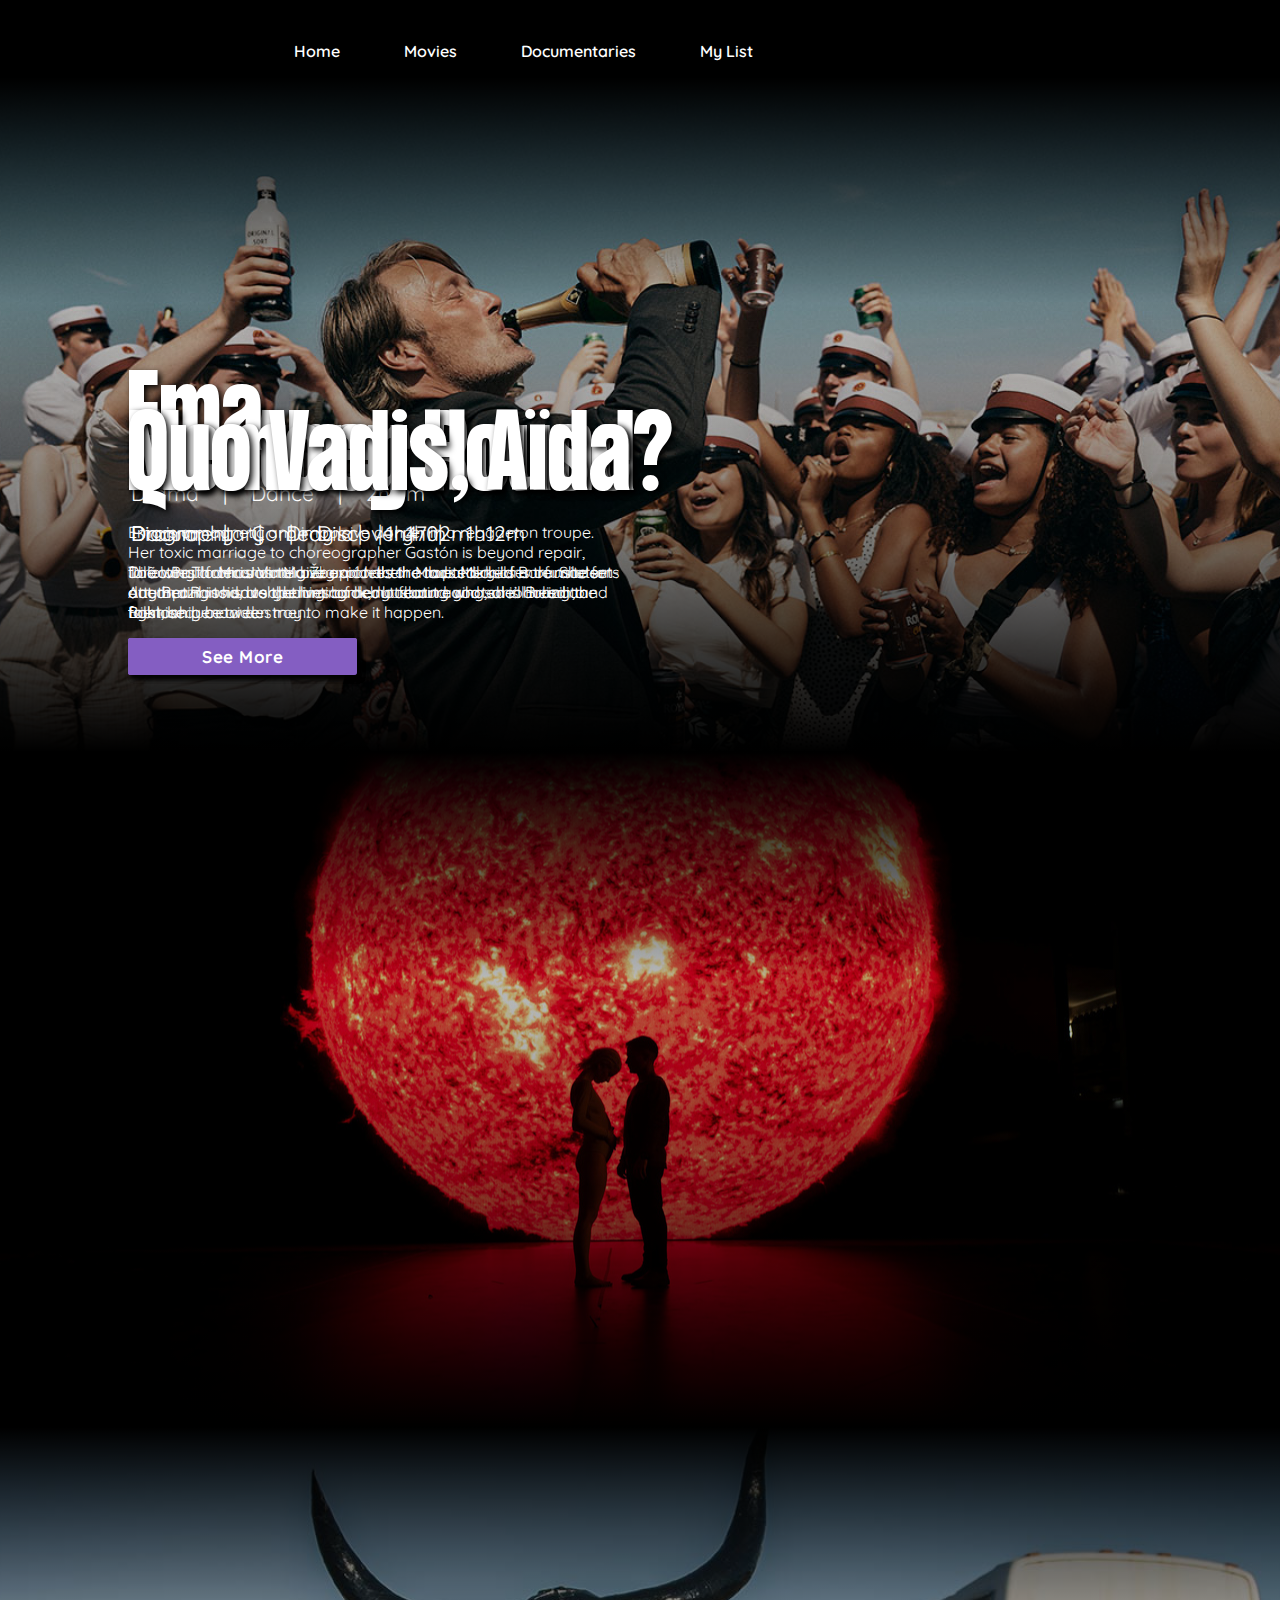
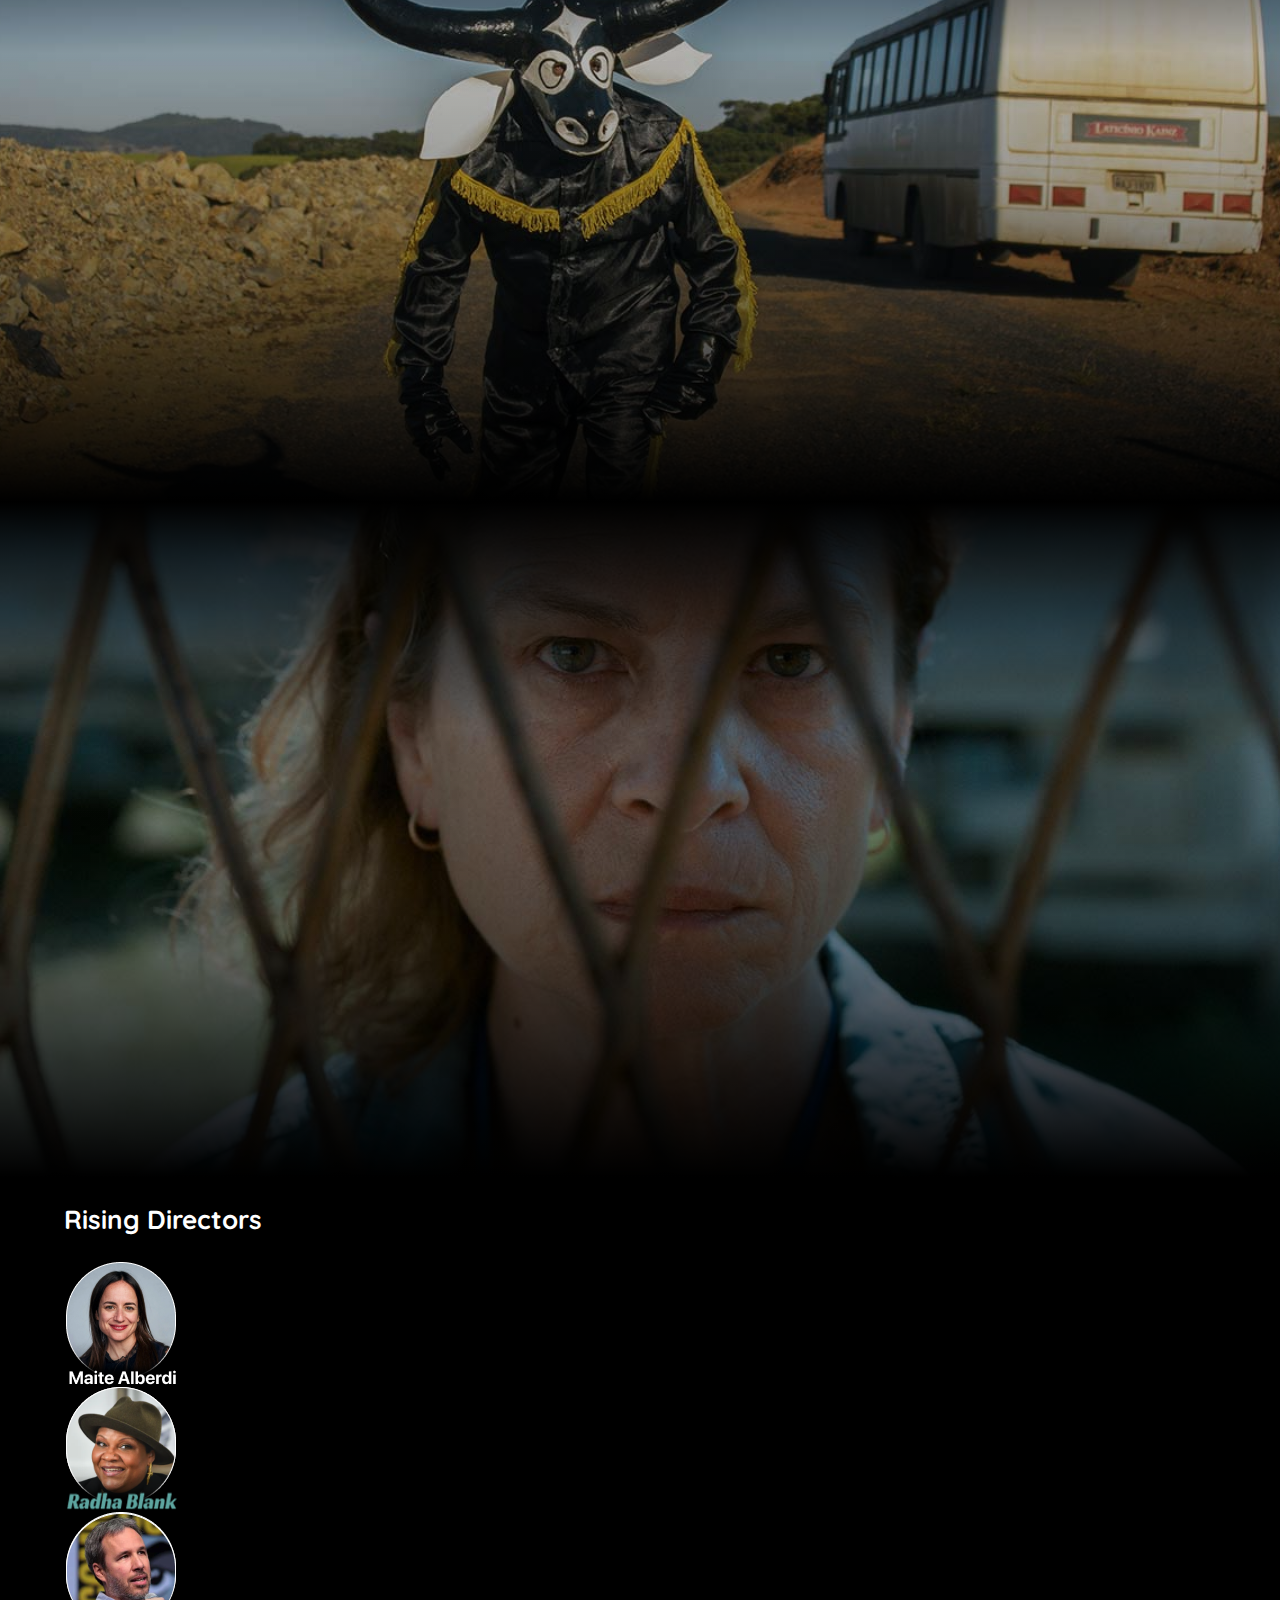
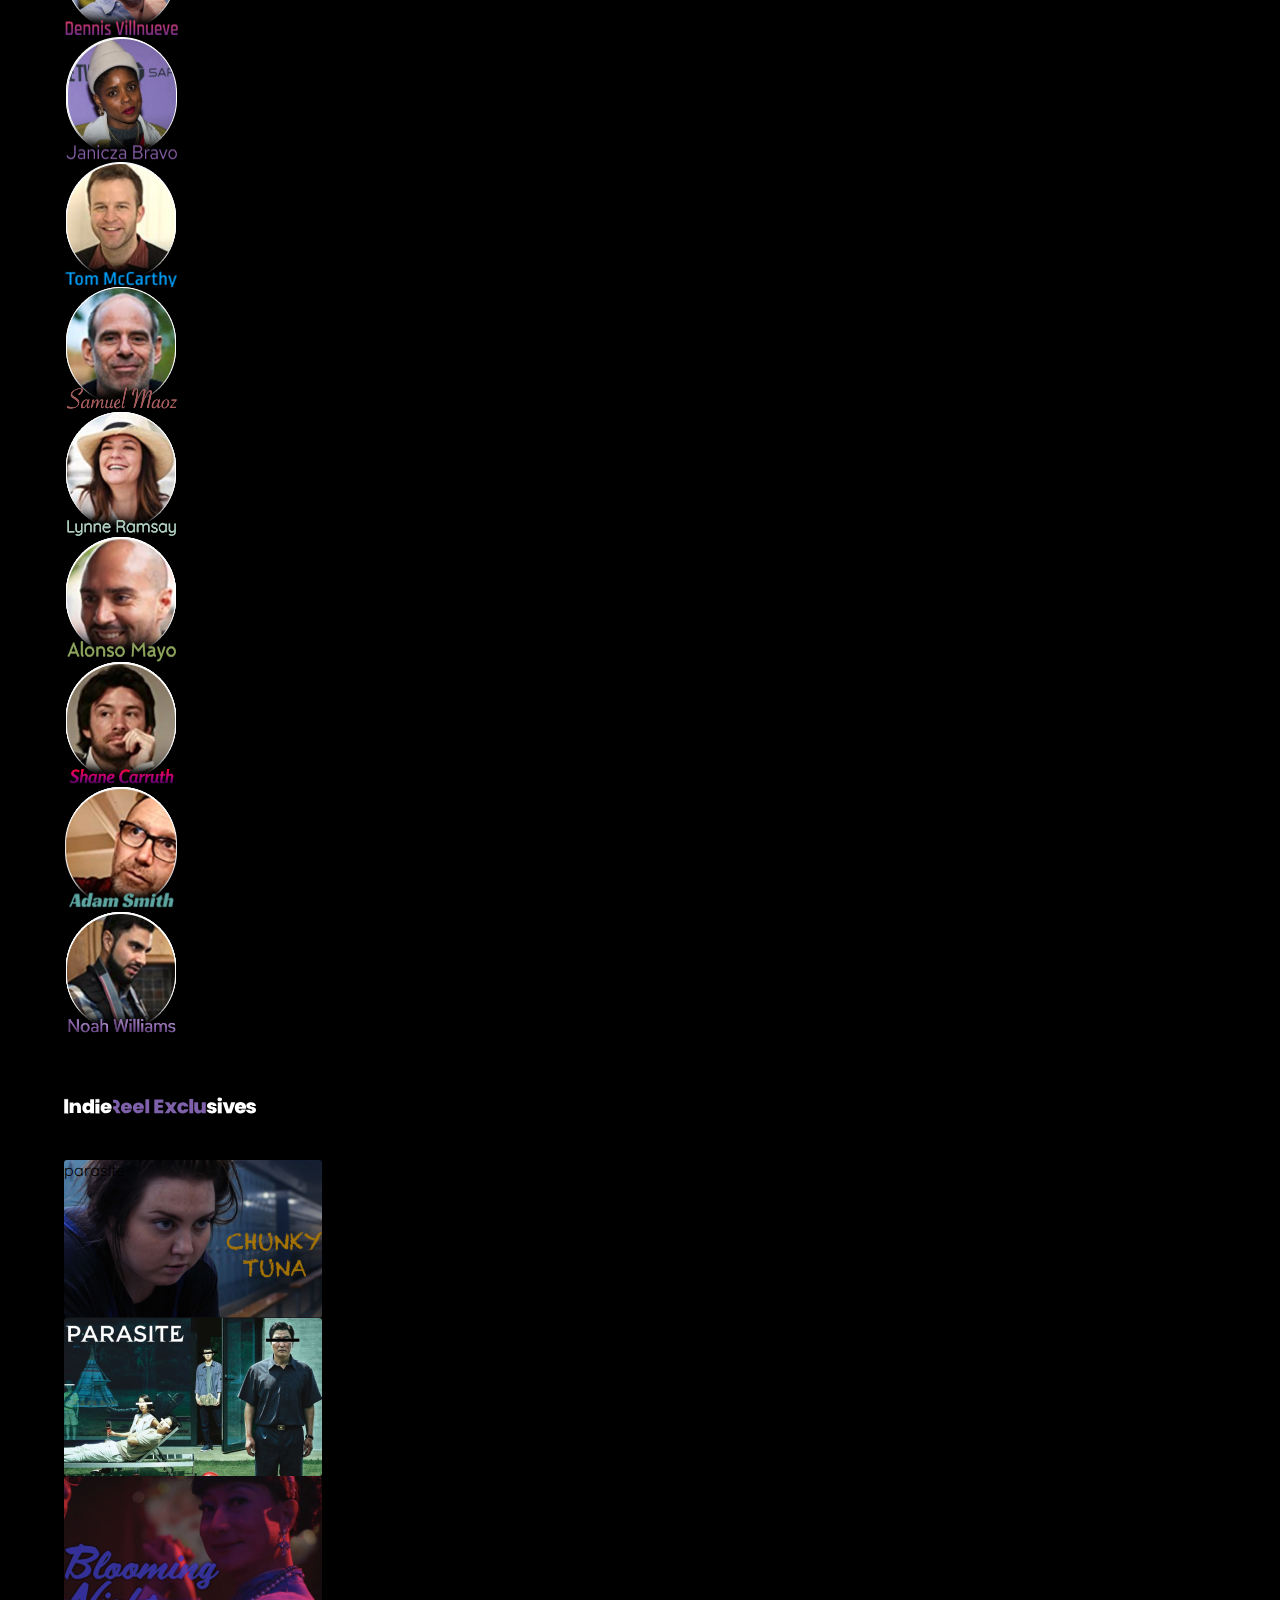
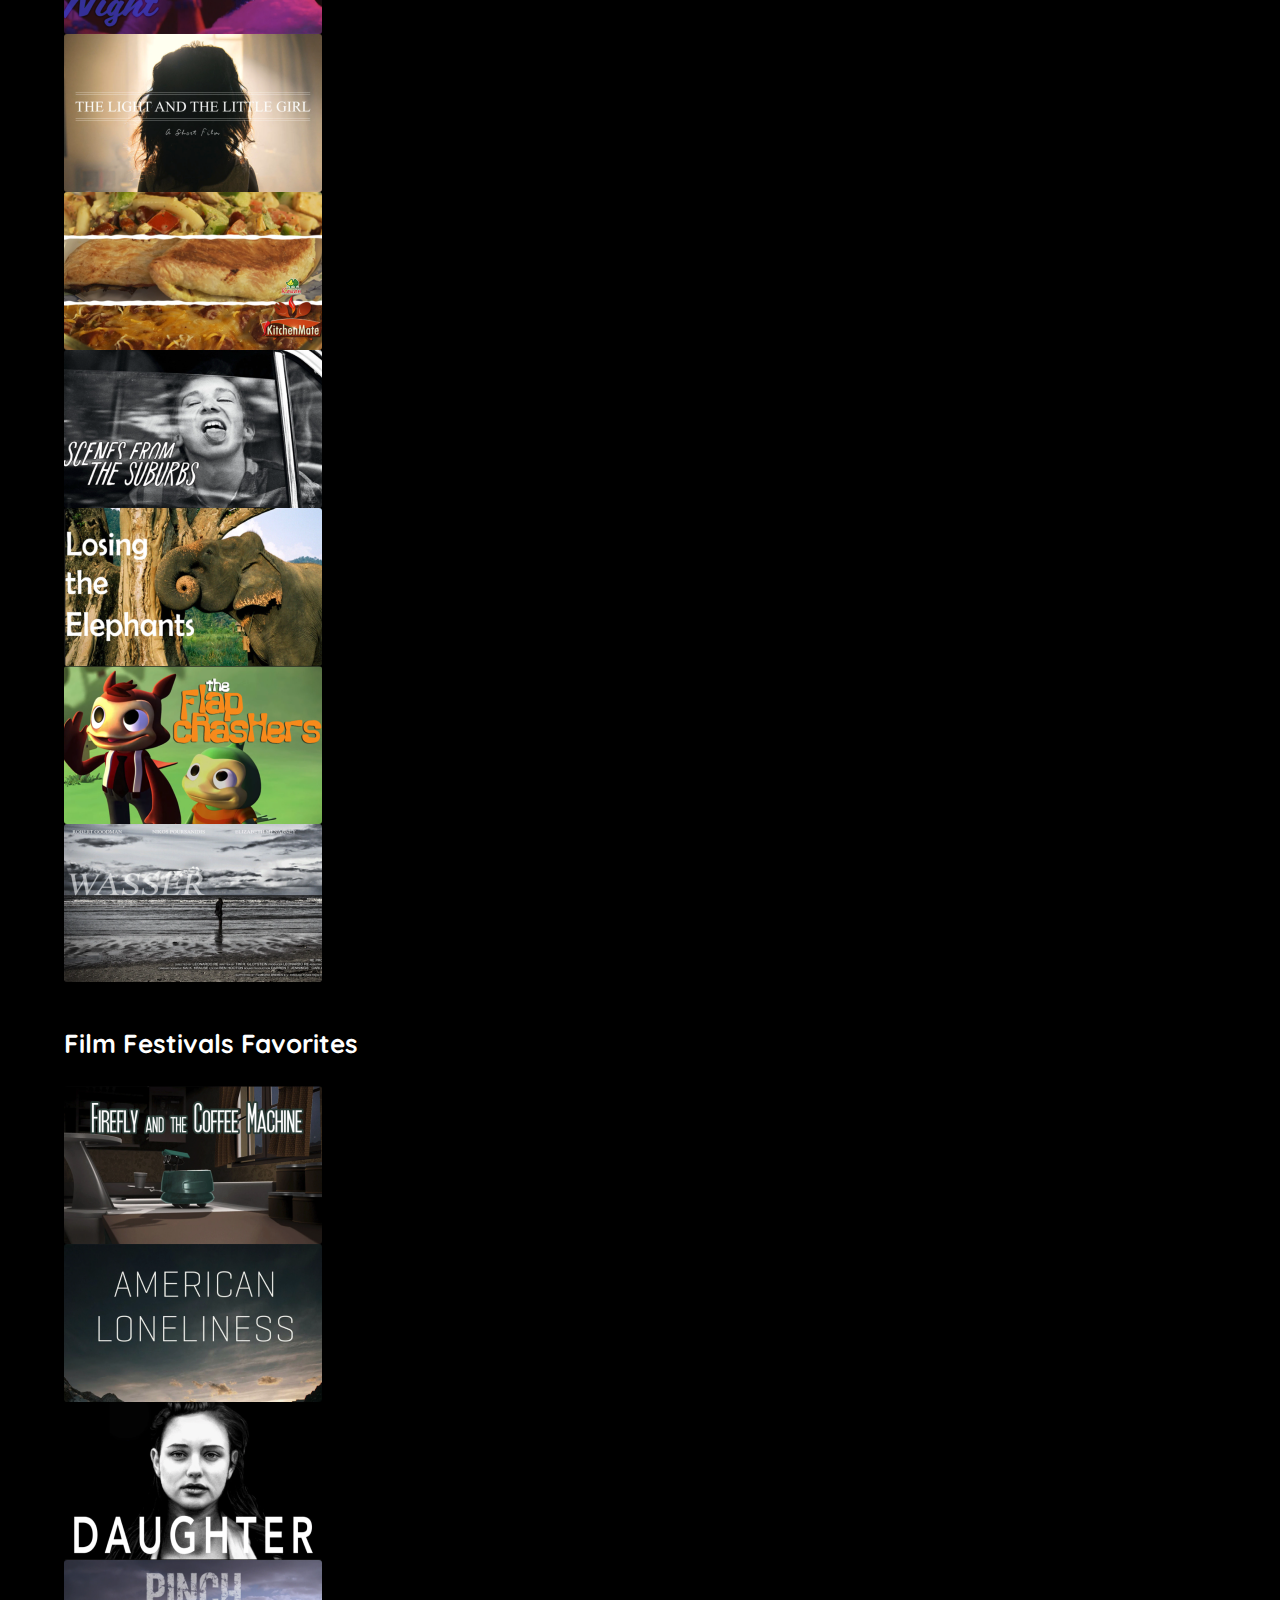
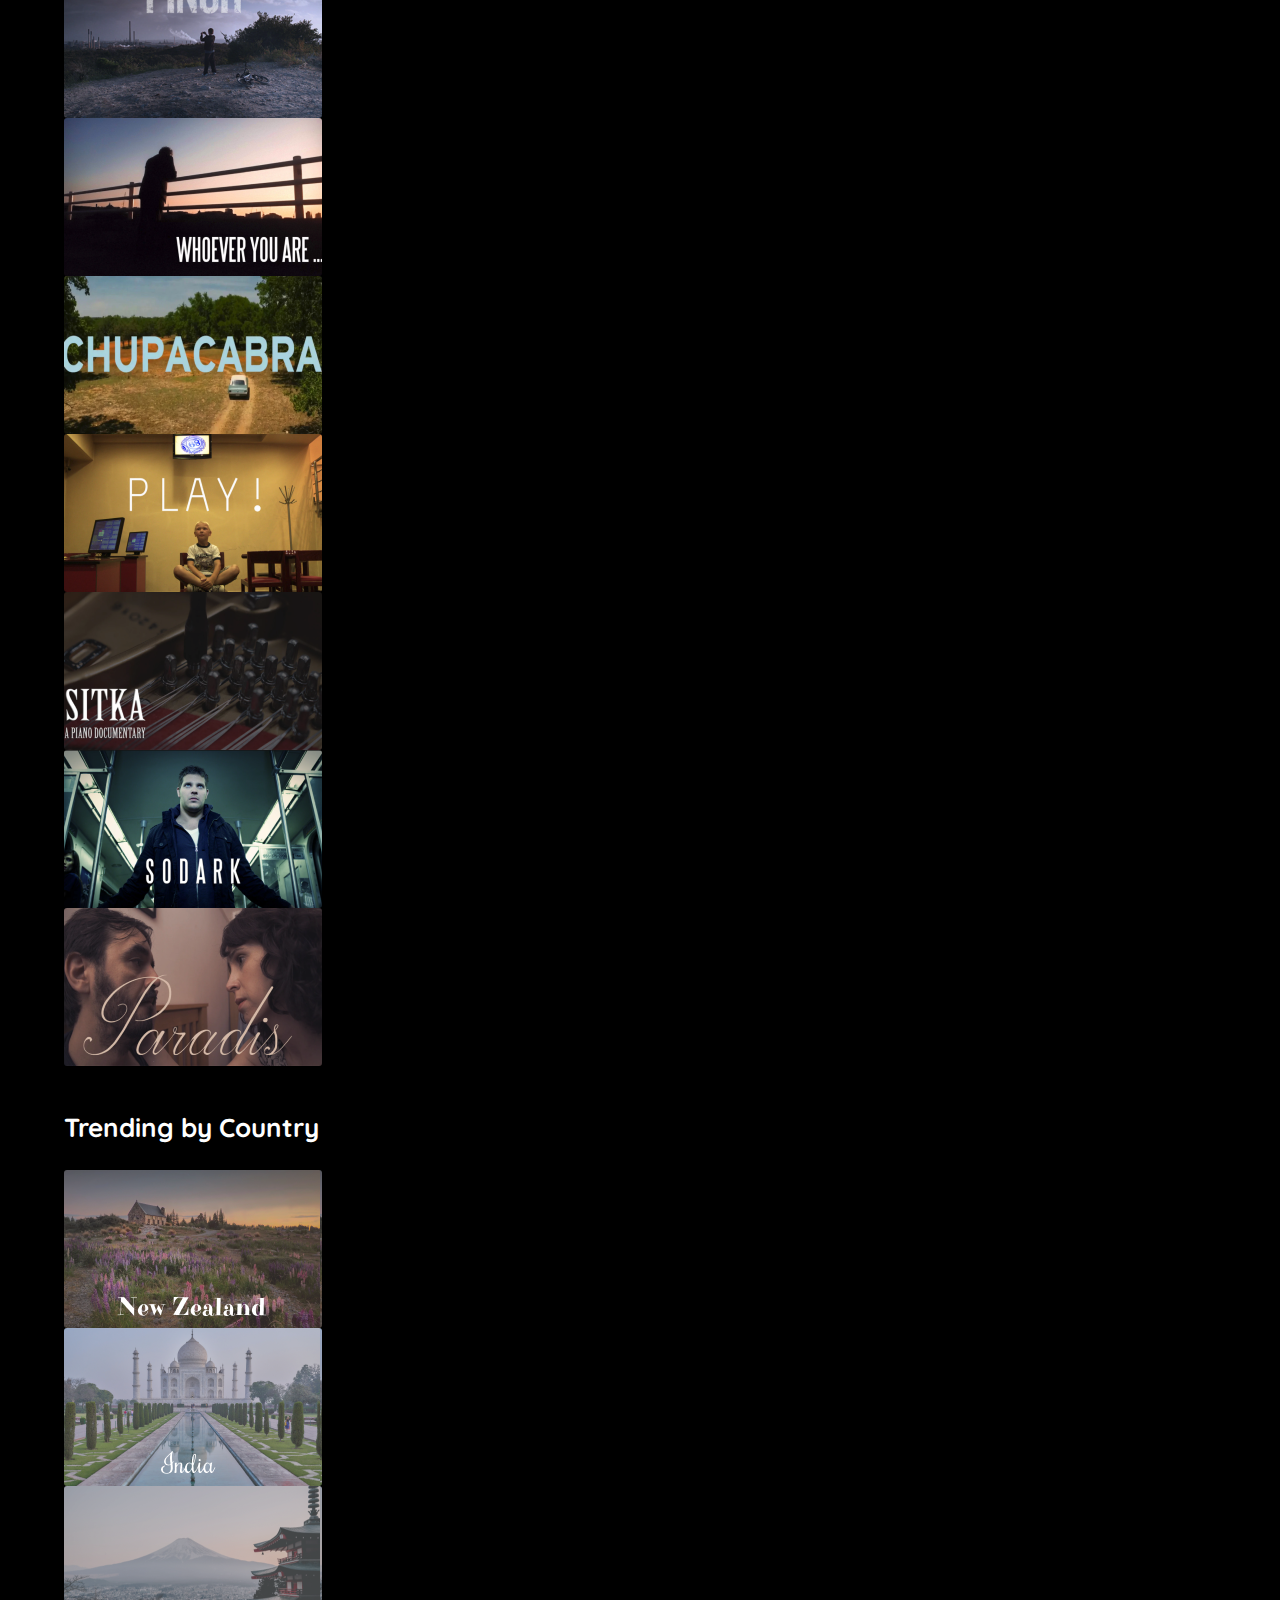
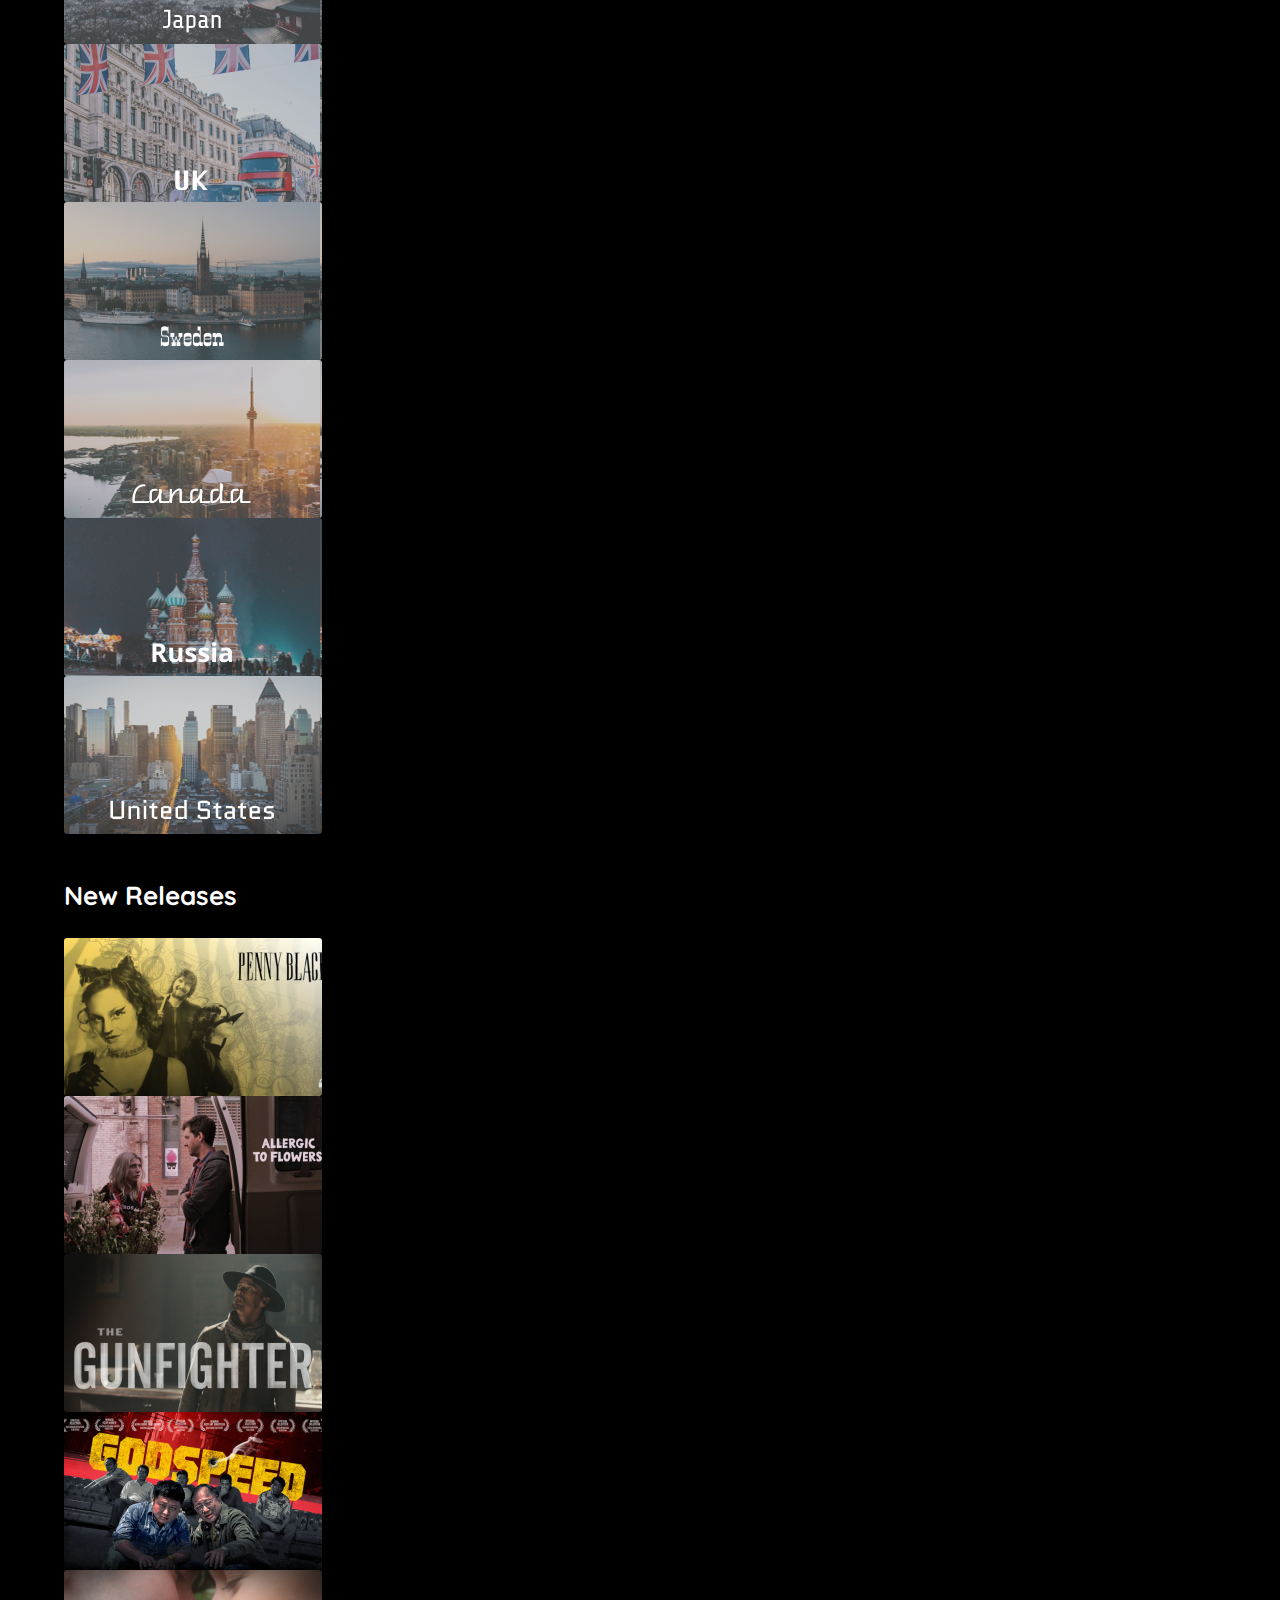
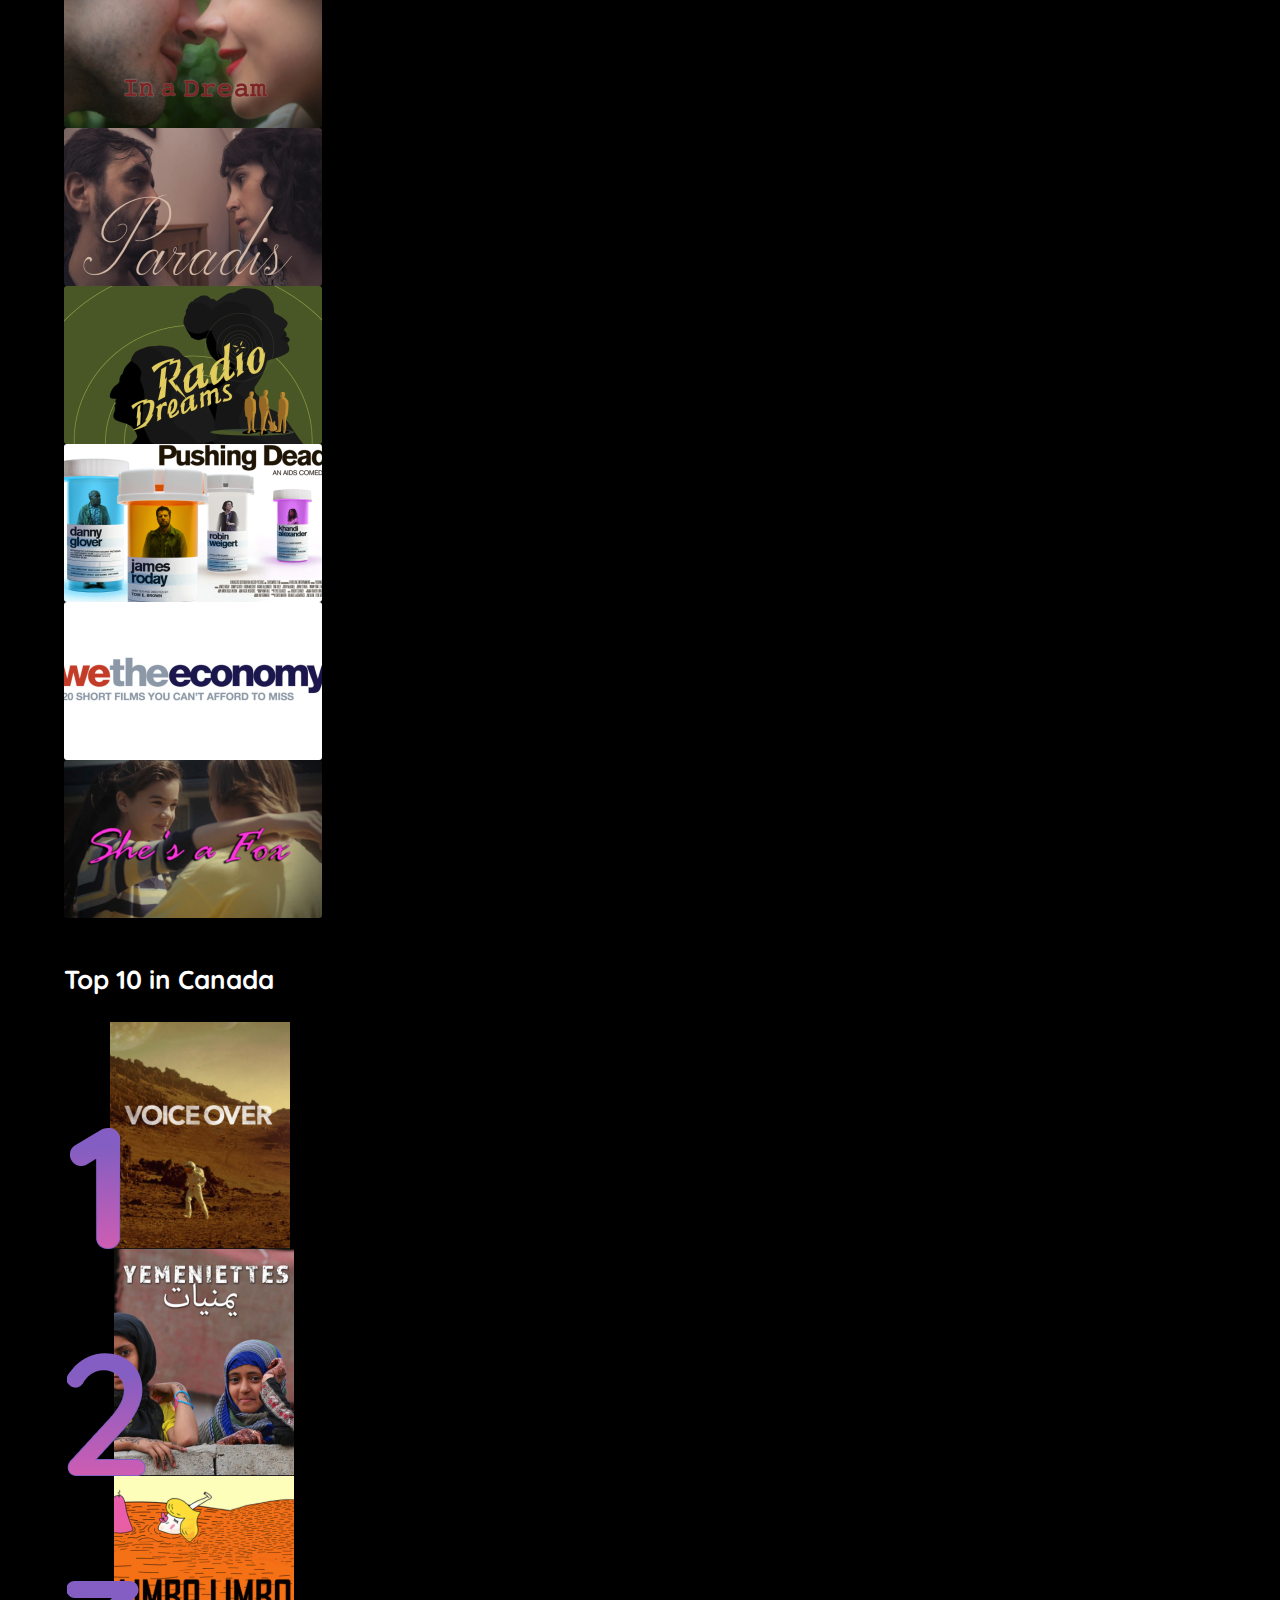
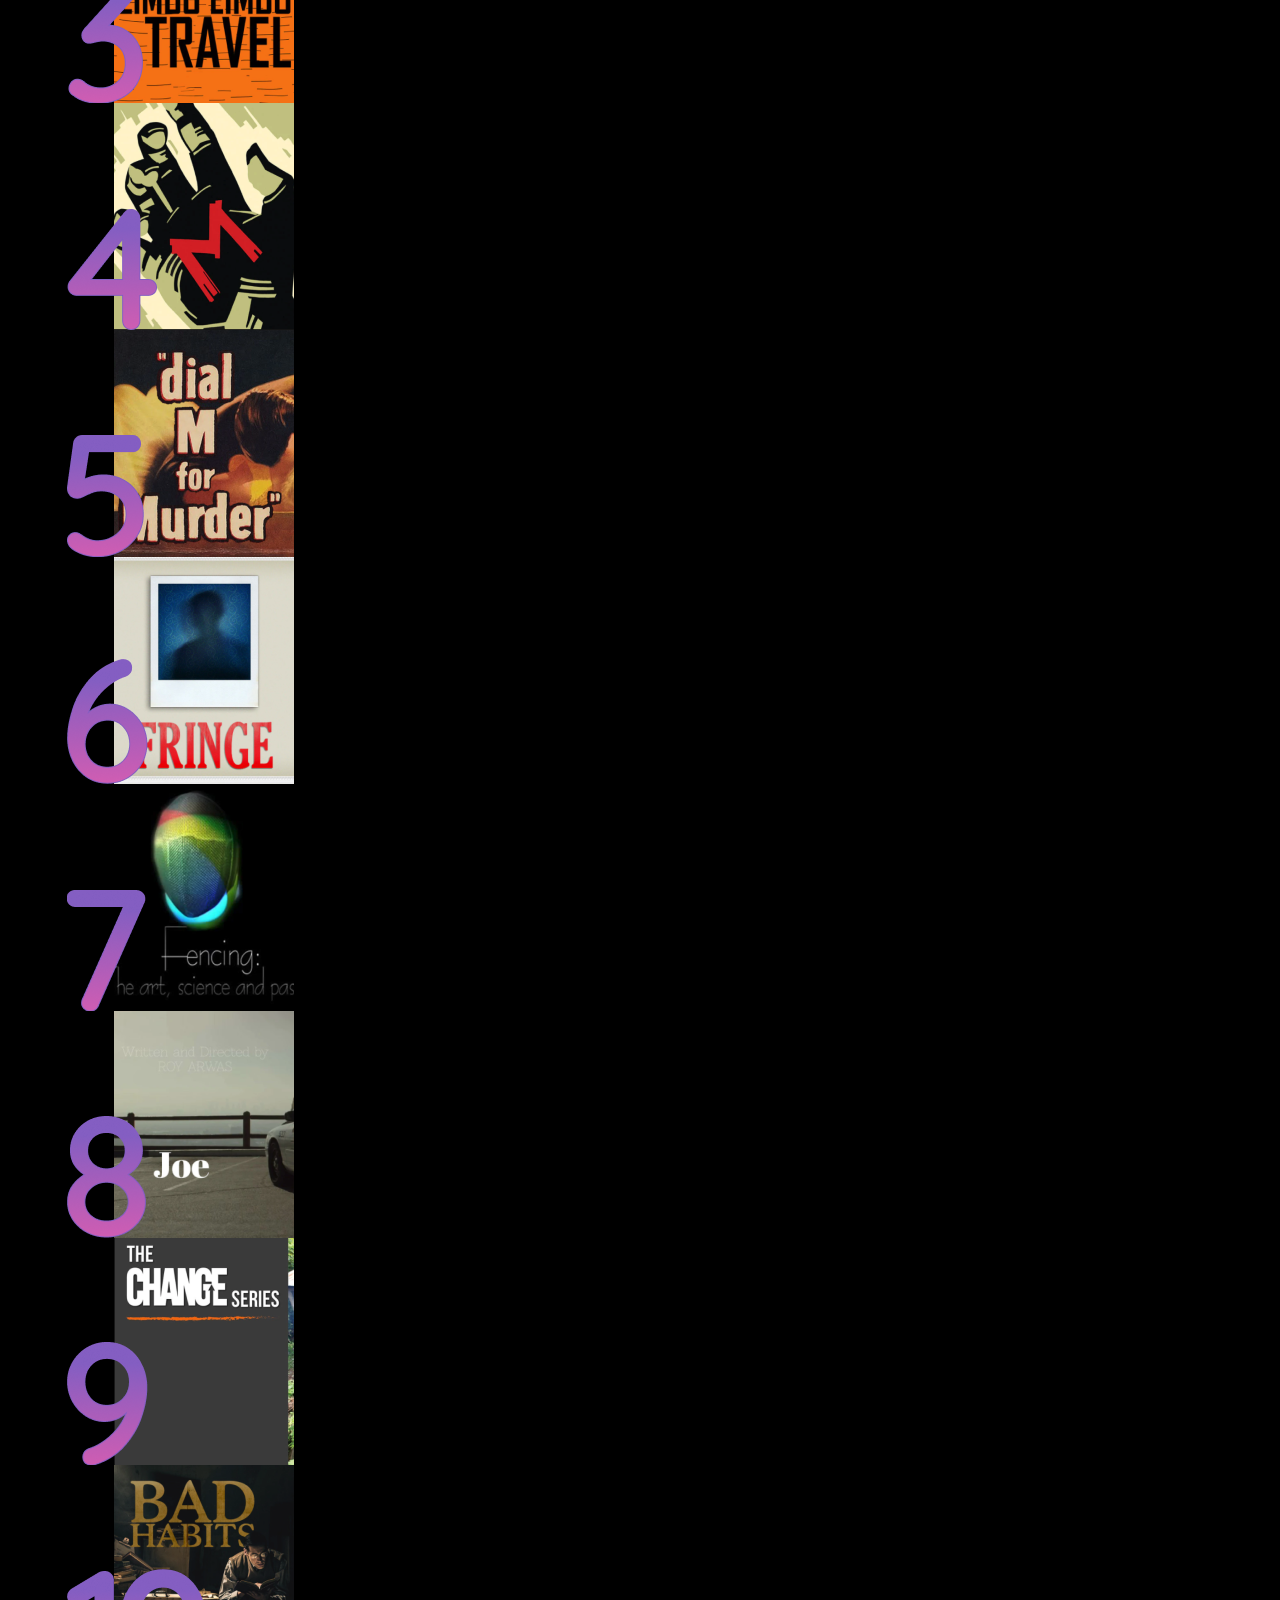
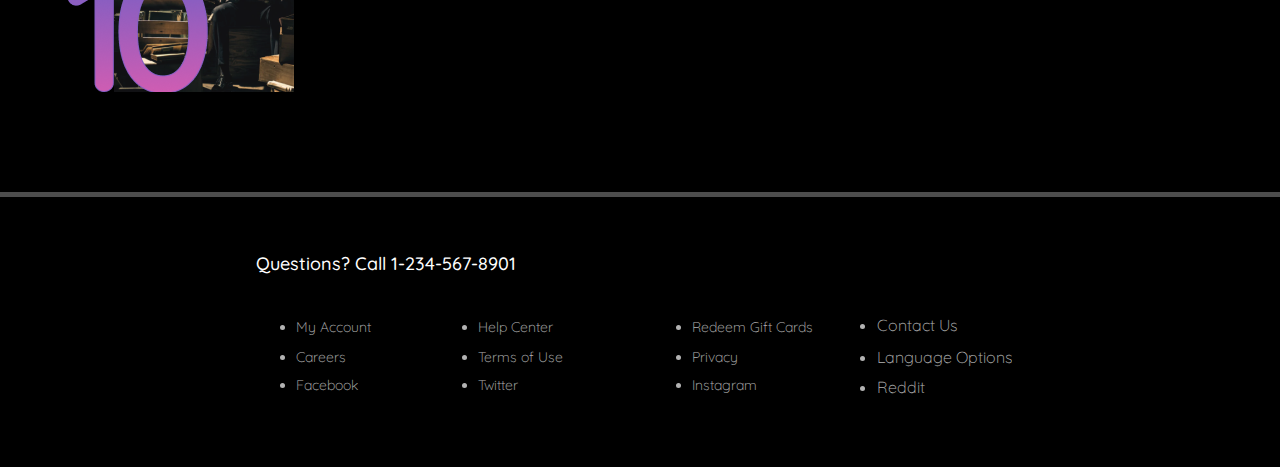
==== browse/index.html @ 45e06419 "All code" ====
<!DOCTYPE html>
<html lang="en">
<head>
	<meta charset="UTF-8">
	<title>IndieReel</title>
	<meta name="viewport" content="width=device-width, initial-scale=1">
	<link href="../css/style.css" rel="stylesheet" />
	<link href="https://fonts.googleapis.com/css2?family=Abril+Fatface&family=Quicksand:wght@400;500;600&display=swap" rel="stylesheet">
	<link rel="stylesheet" href="https://unpkg.com/flickity@2/dist/flickity.min.css">
	<script src="https://kit.fontawesome.com/31af6f54d4.js" crossorigin="anonymous"></script>
	<link href="../css/indiereel-18ad62.webflow.css" rel="stylesheet" type="text/css">

</head>
<body>
	<header>
		<div class="nav">
			<div class="leftnav">
				<a class="logo" href="#"><img src="../images/logo.svg" alt=""></a>
				<ul class="menuleft">
					<li class="hidemob"><a href="#">Home</a></li>
					<li><a href="#">Movies</a></li>
					<li><a href="#">Documentaries</a></li>
					<li><a href="#">My List</a></li>
				</ul>
			</div>
			<div class="rightnav">
				<ul class="menuright">
					<li><a href=""><i class="far fa-search fa-2x"></i></a></li>
					<li><a href=""><i class="fal fa-comments-alt fa-2x"></i></a></li>
					<li><a href="../profile/index.html"><i class="far fa-user fa-2x"></i></a></li>
				</ul>
			</div>
		</div>
		<div class="mobile-menu">
			<div class="mobutton">
				<a href="#">
					<i class="fal fa-home-alt"></i>
					<p>Home</p>
				</a>
			</div>
			<div class="mobutton">
				<a href="#">
				<i class="fal fa-arrow-alt-down"></i>
				<p>Downloads</p>
				</a>
			</div>
			<div class="mobutton">
				<a href="#">
				<i class="fal fa-search"></i>
				<p>Search</p>
				</a>
			</div>
			<div class="mobutton">
				<a href="../profile/index.html">
				<i class="fal fa-user"></i>
				<p>Profile</p>
				</a>
			</div>
			<div class="mobutton">
				<a href="#">
				<i class="fal fa-comments-alt fa-2x" aria-hidden="true"></i>
				<p>Chat</p>
				</a>
			</div>
		</div>
	</header>
	<div class="hero">
		<div class="carousel" data-flickity='{ "wrapAround": true, "autoPlay": 4200, "pauseAutoPlayOnHover": false, "selectedAttraction":0.01, "friction":0.8 }'>
		  <div class="carousel-cell hero2">
		  	<div class="heroInfo">
		  		<h2>Another Round</h2>
		  		<ul class="categ">
		  			<li>Drama</li>
		  			<li>|</li>
		  			<li>Comedy</li>
		  			<li>|</li>
		  			<li>1h47m</li>
		  		</ul>
		  		<p class="herop">Director Thomas Vinterberg and actor Mads Mikkelsen reunite for Another Round, a sobering comedy about aging, alcoholism, and friendship between men.</p>	
		  		<button class="herobtn">See More</button>
		  	</div>
		  </div>
		  <div class="carousel-cell hero1">
		  	<div class="heroInfo">
		  		<h2>Ema</h2>
		  		<ul class="categ">
		  			<li>Drama</li>
		  			<li>|</li>
		  			<li>Dance</li>
		  			<li>|</li>
		  			<li>2h11m</li>
		  		</ul>
		  		<p class="herop">Ema is a magnetic and impulsive dancer in a reggaeton troupe. Her toxic marriage to choreographer Gastón is beyond repair, following a decision to give up on their adopted child Polo. She sets out on a mission to get him back, not caring who she’ll need to fight, seduce or destroy to make it happen.</p>	
		  		<button class="herobtn">See More</button>
		  	</div>	
		  </div>
		  <div class="carousel-cell hero3">
		  	<div class="heroInfo">
		  		<h2>Memory House</h2>
		  		<ul class="categ">
		  			<li>Documentary</li>
		  			<li>|</li>
		  			<li>Discovery</li>
		  			<li>|</li>
		  			<li>1h12m</li>
		  		</ul>
		  		<p class="herop">João Paulo Miranda Maria explores the racial tensions of modern-day Brazil in his lush, haunting debut feature rooted in Brazilian folklore.</p>	
		  		<button class="herobtn">See More</button>
		  	</div>	
		  </div>
		  <div class="carousel-cell hero4">
		  	<div class="heroInfo">
		  		<h2>Quo Vadis, Aïda?</h2>
		  		<ul class="categ">
		  			<li>Biography</li>
		  			<li>|</li>
		  			<li>Drama</li>
		  			<li>|</li>
		  			<li>1h02m</li>
		  		</ul>
		  		<p class="herop">The latest from Jasmila Žbanić tells the true story of a translator attempting to save the lives of her husband and sons during the Bosnian genocide.</p>	
		  		<button class="herobtn">See More</button>
		  </div>
		</div>
	</div>
	</div>

	<!-- Rising Directors SLider -->
	<div class="slider">
		<!-- Flickity HTML init -->
		<h3>Rising Directors</h3>

		<div class="carousel directors"
		  data-flickity='{ "freeScroll": true,"cellAlign": "left","pageDots": false,"wrapAround": true }'>
		  <div class="carousel-cell dir1"></div>
		  <div class="carousel-cell dir2"></div>
		  <div class="carousel-cell dir3"></div>
		  <div class="carousel-cell dir4"></div>
		  <div class="carousel-cell dir5"></div>
		  <div class="carousel-cell dir6"></div>
		  <div class="carousel-cell dir7"></div>
		  <div class="carousel-cell dir8"></div>
		  <div class="carousel-cell dir9"></div>
		  <div class="carousel-cell dir10"></div>
		  <div class="carousel-cell dir11"></div>
		</div>
	</div>	
	<!-- Rising Directors SLider Ends -->

	<!-- New Releases SLider -->
		<div class="slider">
			<img style="width: 17%;margin-bottom: 26px;margin-top: 15px;" src="../images/exclusives.svg" alt="">

			<div class="carousel movies"
			  data-flickity='{ "freeScroll": true,"cellAlign": "left","pageDots": false, "wrapAround": true }'>
			  <div class="carousel-cell mov1">
			  	<p>parasite</p>
			  </div>
			  <div class="carousel-cell mov12">
			  	<a style="width: 100%;height: 100%; display: block;" href="../movie-profile/index.html"></a>
			  </div>
			  <div class="carousel-cell mov3"></div>
			  <div class="carousel-cell mov4"></div>
			  <div class="carousel-cell mov5"></div>
			  <div class="carousel-cell mov6"></div>
			  <div class="carousel-cell mov7"></div>
			  <div class="carousel-cell mov8"></div>
			  <div class="carousel-cell mov9"></div>

			</div>
		</div>	
	<!-- New Releases Ends -->
	<!-- New Releases SLider -->
		<div class="slider">
			<h3>Film Festivals Favorites</h3>

			<div class="carousel movies"
			  data-flickity='{ "freeScroll": true,"cellAlign": "left","pageDots": false, "wrapAround": true }'>
			  <div class="carousel-cell mov10"></div>
			  <div class="carousel-cell mov11"></div>
			  <div class="carousel-cell mov2"></div>
			  <div class="carousel-cell mov13"></div>
			  <div class="carousel-cell mov14"></div>
			  <div class="carousel-cell mov15"></div>
			  <div class="carousel-cell mov16"></div>
			  <div class="carousel-cell mov17"></div>
			  <div class="carousel-cell mov18"></div>
			  <div class="carousel-cell mov19"></div>

			</div>
		</div>	
	<!-- New Releases Ends -->
	<!-- Countries SLider -->
		<div class="slider">
			<h3>Trending by Country</h3>

			<div class="carousel movies"
			  data-flickity='{ "freeScroll": true,"cellAlign": "left","pageDots": false, "wrapAround": true }'>
			  <div class="carousel-cell cou1"></div>
			  <div class="carousel-cell cou2"></div>
			  <div class="carousel-cell cou3"></div>
			  <div class="carousel-cell cou4"></div>
			  <div class="carousel-cell cou5"></div>
			  <div class="carousel-cell cou6"></div>
			  <div class="carousel-cell cou7"></div>
			  <div class="carousel-cell cou8"></div>
			</div>
		</div>	
	<!-- Countries Ends -->
	<!-- New Releases SLider -->
		<div class="slider">
			<h3>New Releases</h3>

			<div class="carousel movies"
			  data-flickity='{ "freeScroll": true,"cellAlign": "left","pageDots": false, "wrapAround": true }'>
			  <div class="carousel-cell mov21"></div>
			  <div class="carousel-cell mov22"></div>
			  <div class="carousel-cell mov23"></div>
			  <div class="carousel-cell mov24"></div>
			  <div class="carousel-cell mov25"></div>
			  <div class="carousel-cell mov26"></div>
			  <div class="carousel-cell mov27"></div>
			  <div class="carousel-cell mov28"></div>
			  <div class="carousel-cell mov29"></div>
			  <div class="carousel-cell mov30"></div>

			</div>
		</div>	
	<!-- New Releases Ends -->
	<!-- Top 10 SLider -->
		<div class="slider">
			<h3>Top 10 in Canada</h3>

			<div class="carousel top"
			  data-flickity='{ "freeScroll": true,"cellAlign": "left","pageDots": false, "wrapAround": true }'>
			  <div class="carousel-cell top1"></div>
			  <div class="carousel-cell top2"></div>
			  <div class="carousel-cell top3"></div>
			  <div class="carousel-cell top4"></div>
			  <div class="carousel-cell top5"></div>
			  <div class="carousel-cell top6"></div>
			  <div class="carousel-cell top7"></div>
			  <div class="carousel-cell top8"></div>
			  <div class="carousel-cell top9"></div>
			  <div class="carousel-cell top10"></div>

			</div>
		</div>	
	<!-- Top 10 Ends -->
	<!-- footer -->
	<div style="margin-top:100px;" class="hr-line"></div>
	<div class="footer">
	  <div>
	    <div class="div-block-7">
	      <div class="text-block-6">Questions? Call 1-234-567-8901</div>
	    </div>
	    <div class="div-block-9">
	      <div class="div-block-10">
	        <div class="div-block-8">
	          <ul role="list" class="list w-list-unstyled">
	            <li>
	              <div class="text-block-7">My Account</div>
	            </li>
	            <li>
	              <div class="text-block-8">Careers</div>
	            </li>
	            <li>
	              <div>Facebook</div>
	            </li>
	          </ul>
	        </div>
	        <div class="div-block-12">
	          <ul role="list" class="list-2 w-list-unstyled">
	            <li>
	              <div class="text-block-7">Help Center</div>
	            </li>
	            <li>
	              <div class="text-block-8">Terms of Use</div>
	            </li>
	            <li>
	              <div>Twitter</div>
	            </li>
	          </ul>
	        </div>
	      </div>
	      <div class="div-block-11">
	        <div class="div-block-8">
	          <ul role="list" class="list-3 w-list-unstyled">
	            <li>
	              <div class="text-block-7">Redeem Gift Cards</div>
	            </li>
	            <li>
	              <div class="text-block-8">Privacy</div>
	            </li>
	            <li>
	              <div>Instagram</div>
	            </li>
	          </ul>
	        </div>
	        <div class="div-block-13">
	          <ul role="list" class="list-4 w-list-unstyled">
	            <li>
	              <div class="text-block-7">Contact Us</div>
	            </li>
	            <li>
	              <div class="text-block-8">Language Options</div>
	            </li>
	            <li>
	              <div>Reddit</div>
	            </li>
	          </ul>
	        </div>
	      </div>
	    </div>
	  </div>
	</div>
</body>
<!-- Scripts -->
<script src="https://unpkg.com/flickity@2/dist/flickity.pkgd.min.js"></script>
<script src="https://code.jquery.com/jquery-3.5.1.min.js" integrity="sha256-9/aliU8dGd2tb6OSsuzixeV4y/faTqgFtohetphbbj0=" crossorigin="anonymous"></script>
  <!-- Scripts ends-->

</html>
---- css/style.css ----
body{
	background: 	black;
	font-family:  'Quicksand', sans-serif;
	margin:0;
}

* { box-sizing: border-box; }

h3{
	font-size: 26px;
	color: white;
}

/*custom font*/
@font-face {
  font-family: FormulaCondensed-Bold;
  src: url(../fonts/FormulaCondensed-Bold.otf);
}

/*Setup Ends*/

/*navbar*/
.nav {
    margin: 0px 100px 0px 100px;
    display: flex;
    justify-content: space-between;
    align-items: center;
    padding-top: 25px;
}
a.logo {
    display: block;
    width: 75px;
}
a.logo img{
	max-width: 100px;
}
.leftnav {
    display: flex;
    align-items: center;
    width: 75%;
}
ul.menuleft li {
    display: inline;
    padding: 0 30px;
}
ul.menuleft li a {
    text-decoration: none;
    color: white;
}
a{
	font-weight: 600;
}
ul.menuright li a i {
    color: white;
}
ul.menuright li  {
    display: inline;
      padding: 0 10px;
}
/*nav bar ends*/

/*hero*/
.heroInfo {
    position: absolute;
    bottom: 25%;
    left: 10%;
}
.heroInfo h2{
	font-family: 'FormulaCondensed-Bold',sans-serif;
	color: white;
	font-size: 100px;
	margin: 0;
	text-shadow: 3px 3px 6px #000000fc;
	letter-spacing: 1.5px;
}
ul.categ {
    padding: 0;
    margin: 0;
    padding-left: 3px;
}
ul.categ li {
    display: inline;
    color: white;
    padding-right: 20px;
    font-size: 21px;
}
p.herop {
    color: white;
    font-size: 16px;
    max-width: 495px;
}
button.herobtn {
    padding: 8px 74px;
    background: #845EC2;
    border: none;
    color: white;
    border-radius: 3px;
    font-family: 'Quicksand', sans-serif;
    font-size: 17px;
    font-weight: bold;
    letter-spacing: 0.5px;
    box-shadow: 4px 4px 4px #00000075;
    cursor: pointer;
}
.hero .carousel .carousel-cell.hero2 {
    background-position: center;
    background-image: linear-gradient(to top,#000,#0000007d,#00000000,#00000000),linear-gradient(to bottom,#000,#00000045,#00000000,#00000000), url(../images/hero2.jpg);
}
.hero .carousel .carousel-cell.hero1 {
	background-position: center;
    background-image: linear-gradient(to top,#000,#0000007d,#00000000,#00000000),linear-gradient(to bottom,#000,#00000045,#00000000,#00000000), url(../images/hero1.jpg);
}
.hero .carousel .carousel-cell.hero3 {
	background-position: center;
    background-image: linear-gradient(to top,#000,#0000007d,#00000000,#00000000),linear-gradient(to bottom,#000,#00000045,#00000000,#00000000), url(../images/hero3.jpg);
}
.hero .carousel .carousel-cell.hero4 {
    background-image: linear-gradient(to top,#000,#0000007d,#00000000,#00000000),linear-gradient(to bottom,#000,#00000045,#00000000,#00000000), url(../images/hero4.jpg);
}
.hero .carousel .carousel-cell {
	height: 75vh;
    width: 100%;
    background-repeat: no-repeat;
    background-size: cover;
    border-radius: 0;

}

/* cell number */
.hero .carousel .carousel-cell:before {
  display: block;
  text-align: center;
  line-height: 200px;
  font-size: 80px;
  color: white;
}

/* position dots in gallery */
.flickity-page-dots {
  bottom: 	35px!important;
}
/* white circles */
.flickity-page-dots .dot {
  width: 12px;
  height: 12px;
  opacity: 1;
  background: transparent;
  border: 2px solid white;
}
/* fill-in selected dot */
.flickity-page-dots .dot.is-selected {
  background: white;
}

/* big buttons, no circle */
.flickity-button{
	background: none!important;
}
.flickity-prev-next-button {
  width: 100px;
  height: 100px;
  background: transparent;
}
/* arrow color */
.flickity-prev-next-button .arrow {
  fill: white;
}
.flickity-prev-next-button.no-svg {
  color: white;
}
.flickity-prev-next-button:hover {
  background: transparent;
}
/* hide disabled button */
.flickity-prev-next-button:disabled {
  display: none;
}

/*hero ends*/
/*sliders*/
.slider {
  max-width: 90%;
  margin:0 auto;
  margin-bottom: 45px;
}
.carousel-cell {
    width: 115px;
    height: 125px;
    margin-right: 50px;
    background: black;
}

/* cell number */
.carousel-cell:before {
  display: block;
  text-align: center;
  line-height: 150px;
  font-size: 80px;
  color: black;
}

/* position dots up a bit */
.flickity-page-dots {
  bottom: -22px;
}
/* dots are lines */
.flickity-page-dots .dot {
  height: 4px;
  width: 40px;
  margin: 0;
  border-radius: 0;
}

/*Movie slider*/

.movies .carousel-cell {
    width: 258px;
    height: 158px;
    background: grey;
    margin-right: 6px;
    border-radius: 3px;
    counter-increment: carousel-cell;
}

/*Directors pictures*/
.carousel-cell.dir1{
	background-image: url(../images/dir1.png);
}
.carousel-cell.dir2{
	background-image: url(../images/dir2.png);
}
.carousel-cell.dir3{
	background-image: url(../images/dir3.png);
}
.carousel-cell.dir4{
	background-image: url(../images/dir4.png);
}
.carousel-cell.dir5{
	background-image: url(../images/dir5.png);
}
.carousel-cell.dir6{
	background-image: url(../images/dir6.png);
}
.carousel-cell.dir7{
	background-image: url(../images/dir7.png);
}
.carousel-cell.dir8{
	background-image: url(../images/dir8.png);
}
.carousel-cell.dir9{
	background-image: url(../images/dir9.png);
}
.carousel-cell.dir10{
	background-image: url(../images/dir10.png);
}
.carousel-cell.dir11{
	background-image: url(../images/dir11.png);
}


/*DIrectors pictures ends*/

/*Movie Posters*/

.carousel-cell.mov1{
	background-image: url(../images/mov1.png);
}
.carousel-cell.mov2{
	background-image: url(../images/mov2.png);
}
.carousel-cell.mov3{
	background-image: url(../images/mov3.png);
}
.carousel-cell.mov4{
	background-image: url(../images/mov4.png);
}
.carousel-cell.mov5{
	background-image: url(../images/mov5.png);
}
.carousel-cell.mov6{
	background-image: url(../images/mov6.png);
}
.carousel-cell.mov7{
	background-image: url(../images/mov7.png);
}
.carousel-cell.mov8{
	background-image: url(../images/mov8.png);
}
.carousel-cell.mov9{
	background-image: url(../images/mov9.png);
}
.carousel-cell.mov10{
	background-image: url(../images/mov10.png);
}
.carousel-cell.mov11{
	background-image: url(../images/mov11.png);
}
.carousel-cell.mov12{
	background-image: url(../images/mov12.png);
}
.carousel-cell.mov13{
	background-image: url(../images/mov13.png);
}
.carousel-cell.mov14{
	background-image: url(../images/mov14.png);
}
.carousel-cell.mov15{
	background-image: url(../images/mov15.png);
}
.carousel-cell.mov16{
	background-image: url(../images/mov16.png);
}
.carousel-cell.mov17{
	background-image: url(../images/mov17.png);
}
.carousel-cell.mov18{
	background-image: url(../images/mov18.png);
}
.carousel-cell.mov19{
	background-image: url(../images/mov19.png);
}
.carousel-cell.mov21{
	background-image: url(../images/mov21.png);
}
.carousel-cell.mov22{
	background-image: url(../images/mov22.png);
}
.carousel-cell.mov23{
	background-image: url(../images/mov23.png);
}
.carousel-cell.mov24{
	background-image: url(../images/mov24.png);
}
.carousel-cell.mov25{
	background-image: url(../images/mov25.png);
}
.carousel-cell.mov26{
	background-image: url(../images/mov26.png);
}
.carousel-cell.mov27{
	background-image: url(../images/mov27.png);
}
.carousel-cell.mov28{
	background-image: url(../images/mov28.png);
}
.carousel-cell.mov29{
	background-image: url(../images/mov29.png);
}
.carousel-cell.mov30{
	background-image: url(../images/mov30.png);
}
/*countries*/
.carousel-cell.cou1{
	background-image: url(../images/cou1.png);
}
.carousel-cell.cou2{
	background-image: url(../images/cou2.png);
}
.carousel-cell.cou3{
	background-image: url(../images/cou3.png);
}
.carousel-cell.cou4{
	background-image: url(../images/cou4.png);
}
.carousel-cell.cou5{
	background-image: url(../images/cou5.png);
}
.carousel-cell.cou6{
	background-image: url(../images/cou6.png);
}
.carousel-cell.cou7{
	background-image: url(../images/cou7.png);
}
.carousel-cell.cou8{
	background-image: url(../images/cou8.png);
}
/*Movie Posters End*/
.carousel-cell.top1{
	background-image: url(../images/top1.png);
}
.carousel-cell.top2{
	background-image: url(../images/top2.png);
}
.carousel-cell.top3{
	background-image: url(../images/top3.png);
}
.carousel-cell.top4{
	background-image: url(../images/top4.png);
}
.carousel-cell.top5{
	background-image: url(../images/top5.png);
}
.carousel-cell.top6{
	background-image: url(../images/top6.png);
}
.carousel-cell.top7{
	background-image: url(../images/top7.png);
}
.carousel-cell.top8{
	background-image: url(../images/top8.png);
}
.carousel-cell.top9{
	background-image: url(../images/top9.png);
}
.carousel-cell.top10{
	background-image: url(../images/top10.png);
}
.top .carousel-cell {
    height: 227px;
    width: 232px;
    background-repeat: no-repeat;
    background-position: bottom;
}


/*MOVIE PROFILE PAGE STARTS HERE*/
.gradient{
position: relative;
}
video { 

    width: 100%;
    height: 77vh;
    object-fit: cover;
    object-position: center;
}

}
header.moviepro .nav {
    padding-top: 13px;
}

button#mute-video i {
    color: white;
    cursor: pointer;
    font-size: 30px;
    text-shadow: 3px 3px 3px black;
}
button#mute-video {
    position: absolute;
    top: 20px;
    right: 5%;
    z-index: 999;
    background: none;
    border: none;
}
button#mute-video:focus {
    outline: none;
}
.cast-poster {
    display: flex;
    margin: 45px 7%;
    justify-content: space-between;
}
.castwrap {
    display: flex;
    flex-wrap: wrap;
}
.castmember {
    width: 33.3%;
    display: flex;
    flex-direction: column;
    align-items: center;
}
p.membername {
    color: white;
    font-weight: bold;
    margin-bottom: 0;
}
p.role {
    color: white;
    margin-top: 0;
    margin-bottom: 20px;
}

.bts .carousel-cell{
  width: 607px;
  height: 356px;
}
.mobutton a {
    text-decoration: none;
}
.carousel-cell.bts1{
  background-image: url(../images/bts1.png);
}
.carousel-cell.bts2{
  background-image: url(../images/bts2.png);
}
.carousel-cell.bts3{
  background-image: url(../images/bts3.png);
}
.carousel-cell.bts4{
  background-image: url(../images/bts4.png);
}
.carousel-cell.bts5{
  background-image: url(../images/bts5.png);
}

.carousel-cell.more1{
  background-image: url(../images/more1.png);
}
.carousel-cell.more2{
  background-image: url(../images/more2.png);
}
.carousel-cell.more3{
  background-image: url(../images/more3.png);
}
.carousel-cell.more4{
  background-image: url(../images/more4.png);
}
.carousel-cell.more5{
  background-image: url(../images/more5.png);
}
/*MOVIE PROFILE PAGE ENDS HERE*/

.mobile-menu{
  display: none;
}

@media screen and (max-width: 1122px) {

  ul.menuleft li {
      display: inline;
      padding: 0px 5px;
  }
  ul.menuleft {
      padding-left: 0;
  }
  .nav {
      margin: 0px 20px 0px 20px;

  }
  .leftnav {
      width: 67%;
  }
}
@media screen and (max-width: 1070px) {
.cast-poster {
    flex-direction: column;
}
}
@media screen and (max-width: 670px) {
.movposter {

    max-width: 320px;

}
.castmember {
    width: 50%;
}
.rightnav{
  display: none;
}

  .leftnav {
      width: 100%;
  }
.hidemob{
  display: none!important;
}

.mobile-menu {
    display: flex;
    justify-content: space-around;
    position: fixed;
    left: -8px;
    bottom: 0;
    text-align: center;
    z-index: 999;
    background: black;
    width: 100%;
    align-items: center;
    padding: 15px 10px;
}
.mobile-menu i {
    font-size: 30px;
}

.mobile-menu i, .mobile-menu p {
  color: white;
}
.mobile-menu p {
    margin-top: 4px;
    font-size: 10px;
    margin-bottom: 0;
}
ul.menuleft li {
    display: inline;
    padding: 0px 3px;
    font-size: 13px;
}

.heroInfo h2{
  font-size: 50px;
}
.heroInfo {
    position: absolute;
    bottom: 25%;
    left: 10%;
    display: flex;
    flex-direction: column;
    align-items: center;
}
.div-block-43{
  display: flex;
  flex-direction: column;
}
.image-16 {
    padding-bottom: 20px;
}
.div-block-46{
  margin-right: 0;
}
.section-6 {
    display: flex;
    flex-direction: column;
    align-content: center;
    text-align: center;
}
.heading-8{
  display: none;
}
.graphcontainer{
  display: none;
}
button.herobtn{
  max-width: 300px;
}
p.herop {
    max-width: 300px;
}
ul.categ li {
    font-size: 13px;
}
video{
  width: 100%;
}
}
---- css/indiereel-18ad62.webflow.css ----
.w-layout-grid {
  display: -ms-grid;
  display: grid;
  grid-auto-columns: 1fr;
  -ms-grid-columns: 1fr 1fr;
  grid-template-columns: 1fr 1fr;
  -ms-grid-rows: auto auto;
  grid-template-rows: auto auto;
  grid-row-gap: 16px;
  grid-column-gap: 16px;
}

.body {
  background-color: #000;
}

.section {
  display: block;
  height: 70vh;
  -webkit-box-orient: vertical;
  -webkit-box-direction: normal;
  -webkit-flex-direction: column;
  -ms-flex-direction: column;
  flex-direction: column;
  -webkit-box-pack: justify;
  -webkit-justify-content: space-between;
  -ms-flex-pack: justify;
  justify-content: space-between;
  background-color: transparent;
  background-image: url('../images/wallCompressed.png');
  background-position: 50% 50%;
  background-size: cover;
  -webkit-transition: opacity 400ms ease;
  transition: opacity 400ms ease;
}

.logo {
  display: -webkit-box;
  display: -webkit-flex;
  display: -ms-flexbox;
  display: flex;
  margin-right: 3%;
  margin-left: 3%;
  -webkit-box-pack: justify;
  -webkit-justify-content: space-between;
  -ms-flex-pack: justify;
  justify-content: space-between;
  -webkit-box-align: start;
  -webkit-align-items: flex-start;
  -ms-flex-align: start;
  align-items: flex-start;
}

.button {
  margin-top: 0px;
  padding: 8px 18px;
  border-radius: 3px;
  background-color: #7e60a9;
  -webkit-transition: opacity 300ms ease;
  transition: opacity 300ms ease;
  font-family: Quicksand, sans-serif;
  font-size: 1rem;
  font-weight: 500;
}

.button:hover {
  opacity: 0.7;
}

.heading {
  display: block;
  width: auto;
  margin-bottom: 24px;
  -webkit-box-pack: center;
  -webkit-justify-content: center;
  -ms-flex-pack: center;
  justify-content: center;
  font-family: 'Abril Fatface', sans-serif;
  color: #fff;
  font-size: 64px;
  line-height: 70px;
  font-weight: 400;
}

.headinginfo {
  display: -webkit-box;
  display: -webkit-flex;
  display: -ms-flexbox;
  display: flex;
  width: auto;
  height: 45vh;
  margin-right: auto;
  margin-left: auto;
  -webkit-box-orient: vertical;
  -webkit-box-direction: normal;
  -webkit-flex-direction: column;
  -ms-flex-direction: column;
  flex-direction: column;
  -webkit-box-pack: center;
  -webkit-justify-content: center;
  -ms-flex-pack: center;
  justify-content: center;
  -webkit-box-align: center;
  -webkit-align-items: center;
  -ms-flex-align: center;
  align-items: center;
  text-align: center;
}

.text-block {
  font-family: Quicksand, sans-serif;
  color: #fff;
  font-size: 26px;
  line-height: 39px;
  font-weight: 500;
}

.button-2 {
  margin-top: 32px;
  padding: 16px 24px;
  border-radius: 3px;
  background-color: #7e60a9;
  -webkit-transition: opacity 300ms ease;
  transition: opacity 300ms ease;
  font-family: Quicksand, sans-serif;
  font-size: 20px;
  font-weight: 500;
}

.button-2:hover {
  opacity: 0.7;
}

.hr-line {
  height: 5px;
  background-color: hsla(0, 0%, 100%, 0.3);
}

.builtforfilm {
  display: -webkit-box;
  display: -webkit-flex;
  display: -ms-flexbox;
  display: flex;
  height: 50vh;
  padding: 70px 45px;
  -webkit-box-pack: center;
  -webkit-justify-content: center;
  -ms-flex-pack: center;
  justify-content: center;
  -webkit-box-align: center;
  -webkit-align-items: center;
  -ms-flex-align: center;
  align-items: center;
}

.heading-2 {
  margin-top: 0px;
  margin-bottom: 1rem;
  font-family: 'Abril Fatface', sans-serif;
  color: #fff;
  font-size: 50px;
  line-height: 55px;
  font-weight: 400;
}

.text-block-2 {
  width: 100%;
  font-family: Quicksand, sans-serif;
  color: #fff;
  font-size: 26px;
  line-height: 39px;
  font-weight: 500;
  text-align: left;
}

.communityenthusiasts {
  display: -webkit-box;
  display: -webkit-flex;
  display: -ms-flexbox;
  display: flex;
  width: 547px;
  margin-right: 0rem;
  padding-right: 48px;
  -webkit-box-orient: vertical;
  -webkit-box-direction: normal;
  -webkit-flex-direction: column;
  -ms-flex-direction: column;
  flex-direction: column;
  -webkit-box-pack: center;
  -webkit-justify-content: center;
  -ms-flex-pack: center;
  justify-content: center;
  -webkit-box-align: start;
  -webkit-align-items: flex-start;
  -ms-flex-align: start;
  align-items: flex-start;
}

.image {
  width: 507px;
  height: 299px;
  margin-left: 0rem;
}

.tv {
  width: 507px;
  margin-left: 0rem;
  text-align: center;
}

.image-2 {
  width: 555px;
  height: 280px;
}

.div-block {
  display: -webkit-box;
  display: -webkit-flex;
  display: -ms-flexbox;
  display: flex;
  width: 575px;
  margin-left: 0rem;
  padding-left: 3rem;
  -webkit-box-orient: vertical;
  -webkit-box-direction: normal;
  -webkit-flex-direction: column;
  -ms-flex-direction: column;
  flex-direction: column;
  -webkit-box-pack: end;
  -webkit-justify-content: flex-end;
  -ms-flex-pack: end;
  justify-content: flex-end;
  -webkit-box-align: start;
  -webkit-align-items: flex-start;
  -ms-flex-align: start;
  align-items: flex-start;
}

.div-block-2 {
  display: -webkit-box;
  display: -webkit-flex;
  display: -ms-flexbox;
  display: flex;
  width: auto;
  margin-right: 0rem;
  -webkit-box-pack: center;
  -webkit-justify-content: center;
  -ms-flex-pack: center;
  justify-content: center;
}

.image-3 {
  width: 250px;
}

.text-span {
  color: #7e60a9;
  font-weight: 700;
}

.text-block-3 {
  font-family: Quicksand, sans-serif;
  color: #fff;
  font-size: 26px;
  font-weight: 500;
  text-align: center;
}

.communityofenthusiasts {
  display: -webkit-box;
  display: -webkit-flex;
  display: -ms-flexbox;
  display: flex;
  height: 50vh;
  padding: 70px 45px;
  -webkit-box-pack: center;
  -webkit-justify-content: center;
  -ms-flex-pack: center;
  justify-content: center;
  -webkit-box-align: center;
  -webkit-align-items: center;
  -ms-flex-align: center;
  align-items: center;
}

.sourcewithease {
  display: -webkit-box;
  display: -webkit-flex;
  display: -ms-flexbox;
  display: flex;
  height: 48vh;
  padding: 70px 45px;
  -webkit-box-pack: center;
  -webkit-justify-content: center;
  -ms-flex-pack: center;
  justify-content: center;
  -webkit-box-align: center;
  -webkit-align-items: center;
  -ms-flex-align: center;
  align-items: center;
}

.image-4 {
  width: 236px;
  height: 311px;
  text-align: center;
}

.div-block-3 {
  width: 547px;
}

.message {
  width: 507px;
  text-align: center;
}

.text-block-4 {
  font-family: Quicksand, sans-serif;
  color: #fff;
  font-size: 26px;
  line-height: 39px;
  font-weight: 500;
}

.text-block-5 {
  width: 100%;
  font-family: Quicksand, sans-serif;
  color: #fff;
  font-size: 26px;
  line-height: 39px;
  font-weight: 500;
}

.div-block-4 {
  display: -webkit-box;
  display: -webkit-flex;
  display: -ms-flexbox;
  display: flex;
  margin-right: 44.5px;
  margin-left: 44.5px;
  -webkit-box-pack: justify;
  -webkit-justify-content: space-between;
  -ms-flex-pack: justify;
  justify-content: space-between;
  -webkit-box-align: center;
  -webkit-align-items: center;
  -ms-flex-align: center;
  align-items: center;
}

.div-block-5 {
  display: -webkit-box;
  display: -webkit-flex;
  display: -ms-flexbox;
  display: flex;
  margin-right: 44.5px;
  margin-left: 44.5px;
  -webkit-box-pack: start;
  -webkit-justify-content: flex-start;
  -ms-flex-pack: start;
  justify-content: flex-start;
  -webkit-box-align: center;
  -webkit-align-items: center;
  -ms-flex-align: center;
  align-items: center;
}

.div-block-6 {
  display: -webkit-box;
  display: -webkit-flex;
  display: -ms-flexbox;
  display: flex;
  margin-right: 44.5px;
  margin-left: 44.5px;
  -webkit-box-pack: justify;
  -webkit-justify-content: space-between;
  -ms-flex-pack: justify;
  justify-content: space-between;
  -webkit-box-align: center;
  -webkit-align-items: center;
  -ms-flex-align: center;
  align-items: center;
}

.section-2 {
  display: -webkit-box;
  display: -webkit-flex;
  display: -ms-flexbox;
  display: flex;
  height: 50vh;
  -webkit-box-orient: vertical;
  -webkit-box-direction: normal;
  -webkit-flex-direction: column;
  -ms-flex-direction: column;
  flex-direction: column;
  -webkit-box-pack: center;
  -webkit-justify-content: center;
  -ms-flex-pack: center;
  justify-content: center;
  -webkit-box-align: center;
  -webkit-align-items: center;
  -ms-flex-align: center;
  align-items: center;
}

.heading-3 {
  margin-top: 0px;
  margin-bottom: 1rem;
  font-family: 'Abril Fatface', sans-serif;
  color: #fff;
  font-size: 50px;
  font-weight: 400;
}

.footer {
  display: -webkit-box;
  display: -webkit-flex;
  display: -ms-flexbox;
  display: flex;
  height: 30vh;
  margin-right: 0%;
  padding-right: 20%;
  padding-left: 20%;
  -webkit-box-orient: vertical;
  -webkit-box-direction: normal;
  -webkit-flex-direction: column;
  -ms-flex-direction: column;
  flex-direction: column;
  -webkit-box-pack: center;
  -webkit-justify-content: center;
  -ms-flex-pack: center;
  justify-content: center;
  -webkit-box-align: stretch;
  -webkit-align-items: stretch;
  -ms-flex-align: stretch;
  align-items: stretch;
}

.text-block-6 {
  display: block;
  -webkit-justify-content: space-around;
  -ms-flex-pack: distribute;
  justify-content: space-around;
  -webkit-box-align: center;
  -webkit-align-items: center;
  -ms-flex-align: center;
  align-items: center;
  font-family: Quicksand, sans-serif;
  color: #fff;
  font-size: 18px;
  font-weight: 500;
}

.div-block-7 {
  display: block;
  margin-right: 0%;
  margin-bottom: 3%;
  margin-left: 0%;
  -webkit-box-orient: horizontal;
  -webkit-box-direction: normal;
  -webkit-flex-direction: row;
  -ms-flex-direction: row;
  flex-direction: row;
  -webkit-box-pack: start;
  -webkit-justify-content: flex-start;
  -ms-flex-pack: start;
  justify-content: flex-start;
  -webkit-box-align: center;
  -webkit-align-items: center;
  -ms-flex-align: center;
  align-items: center;
}

.div-block-8 {
  font-family: Quicksand, sans-serif;
  color: #fff;
  font-size: 14px;
  font-weight: 300;
}

.text-block-7 {
  margin-bottom: 12px;
}

.text-block-8 {
  margin-bottom: 10px;
}

.div-block-9 {
  display: -webkit-box;
  display: -webkit-flex;
  display: -ms-flexbox;
  display: flex;
  margin-right: 0%;
  margin-left: 0%;
  -webkit-box-pack: justify;
  -webkit-justify-content: space-between;
  -ms-flex-pack: justify;
  justify-content: space-between;
  -webkit-box-align: center;
  -webkit-align-items: center;
  -ms-flex-align: center;
  align-items: center;
}

.list {
  opacity: 0.7;
}

.list-2 {
  opacity: 0.7;
}

.list-3 {
  opacity: 0.7;
}

.list-4 {
  opacity: 0.7;
}

.div-block-10 {
  display: -webkit-box;
  display: -webkit-flex;
  display: -ms-flexbox;
  display: flex;
  width: 40%;
  -webkit-box-pack: justify;
  -webkit-justify-content: space-between;
  -ms-flex-pack: justify;
  justify-content: space-between;
  font-size: 12px;
}

.div-block-11 {
  display: -webkit-box;
  display: -webkit-flex;
  display: -ms-flexbox;
  display: flex;
  width: 50%;
  -webkit-justify-content: space-around;
  -ms-flex-pack: distribute;
  justify-content: space-around;
  -webkit-box-align: center;
  -webkit-align-items: center;
  -ms-flex-align: center;
  align-items: center;
}

.div-block-12 {
  font-family: Quicksand, sans-serif;
  color: #fff;
  font-size: 14px;
  font-weight: 300;
}

.div-block-13 {
  font-family: Quicksand, sans-serif;
  color: #fff;
  font-weight: 300;
}

.body-2 {
  background-color: #000;
}

.heading-4 {
  font-family: 'Abril Fatface', sans-serif;
  color: #fff;
  font-size: 100px;
  line-height: 100px;
  font-weight: 400;
  text-align: center;
}

.section-3 {
  margin-top: 88px;
}

.image-5 {
  height: auto;
  max-height: 0%;
  max-width: 100%;
}

.div-block-14 {
  display: -webkit-box;
  display: -webkit-flex;
  display: -ms-flexbox;
  display: flex;
  height: 400px;
  background-image: url('../images/jake-hills-23LET4Hxj_U-unsplash-2.jpg');
  background-position: 50% 100%;
  background-size: cover;
}

.image-6 {
  height: 360px;
}

.div-block-15 {
  display: -webkit-box;
  display: -webkit-flex;
  display: -ms-flexbox;
  display: flex;
  width: 50%;
  height: 400px;
  -webkit-box-orient: vertical;
  -webkit-box-direction: normal;
  -webkit-flex-direction: column;
  -ms-flex-direction: column;
  flex-direction: column;
  -webkit-box-pack: center;
  -webkit-justify-content: center;
  -ms-flex-pack: center;
  justify-content: center;
  -webkit-box-align: center;
  -webkit-align-items: center;
  -ms-flex-align: center;
  align-items: center;
  background-image: -webkit-gradient(linear, left top, left bottom, from(rgba(0, 0, 0, 0.7)), to(rgba(0, 0, 0, 0.7)));
  background-image: linear-gradient(180deg, rgba(0, 0, 0, 0.7), rgba(0, 0, 0, 0.7));
}

.heading-5 {
  margin-top: 0px;
  margin-bottom: 2rem;
  font-family: Quicksand, sans-serif;
  color: #fff;
  font-weight: 500;
}

.div-block-16 {
  display: -webkit-box;
  display: -webkit-flex;
  display: -ms-flexbox;
  display: flex;
  width: auto;
  -webkit-box-pack: end;
  -webkit-justify-content: flex-end;
  -ms-flex-pack: end;
  justify-content: flex-end;
}

.text-block-9 {
  margin-right: 5%;
  font-family: Quicksand, sans-serif;
  color: hsla(0, 0%, 100%, 0.8);
  font-size: 26px;
  font-weight: 300;
}

.image-7 {
  opacity: 0.8;
}

.div-block-17 {
  display: -webkit-box;
  display: -webkit-flex;
  display: -ms-flexbox;
  display: flex;
  height: 400px;
  -webkit-box-pack: end;
  -webkit-justify-content: flex-end;
  -ms-flex-pack: end;
  justify-content: flex-end;
  -webkit-box-align: center;
  -webkit-align-items: center;
  -ms-flex-align: center;
  align-items: center;
  background-image: url('../images/avel-chuklanov-Hn3S90f6aak-unsplash-1.jpg');
  background-position: 50% 50%;
  background-size: cover;
}

.div-block-18 {
  display: -webkit-box;
  display: -webkit-flex;
  display: -ms-flexbox;
  display: flex;
  width: 50%;
  height: 400px;
  -webkit-box-orient: vertical;
  -webkit-box-direction: normal;
  -webkit-flex-direction: column;
  -ms-flex-direction: column;
  flex-direction: column;
  -webkit-box-pack: center;
  -webkit-justify-content: center;
  -ms-flex-pack: center;
  justify-content: center;
  -webkit-box-align: center;
  -webkit-align-items: center;
  -ms-flex-align: center;
  align-items: center;
  background-image: -webkit-gradient(linear, left top, left bottom, from(rgba(0, 0, 0, 0.7)), to(rgba(0, 0, 0, 0.7)));
  background-image: linear-gradient(180deg, rgba(0, 0, 0, 0.7), rgba(0, 0, 0, 0.7));
}

.div-block-19 {
  display: -webkit-box;
  display: -webkit-flex;
  display: -ms-flexbox;
  display: flex;
  width: 30%;
  -webkit-box-pack: end;
  -webkit-justify-content: flex-end;
  -ms-flex-pack: end;
  justify-content: flex-end;
}

.div-block-20 {
  height: 400px;
  background-image: url('../images/cytonn-photography-n95VMLxqM2I-unsplash-2.jpg');
  background-position: 50% 50%;
  background-size: cover;
}

.div-block-21 {
  display: -webkit-box;
  display: -webkit-flex;
  display: -ms-flexbox;
  display: flex;
  width: 50%;
  height: 400px;
  -webkit-box-orient: vertical;
  -webkit-box-direction: normal;
  -webkit-flex-direction: column;
  -ms-flex-direction: column;
  flex-direction: column;
  -webkit-box-pack: center;
  -webkit-justify-content: center;
  -ms-flex-pack: center;
  justify-content: center;
  -webkit-box-align: center;
  -webkit-align-items: center;
  -ms-flex-align: center;
  align-items: center;
  background-image: -webkit-gradient(linear, left top, left bottom, from(rgba(0, 0, 0, 0.7)), to(rgba(0, 0, 0, 0.7)));
  background-image: linear-gradient(180deg, rgba(0, 0, 0, 0.7), rgba(0, 0, 0, 0.7));
}

.div-block-22 {
  display: -webkit-box;
  display: -webkit-flex;
  display: -ms-flexbox;
  display: flex;
  width: 35%;
  -webkit-box-pack: end;
  -webkit-justify-content: flex-end;
  -ms-flex-pack: end;
  justify-content: flex-end;
  -webkit-box-align: center;
  -webkit-align-items: center;
  -ms-flex-align: center;
  align-items: center;
}

.image-8 {
  opacity: 0.8;
}

.text-block-10 {
  font-family: Quicksand, sans-serif;
  color: #fff;
  font-size: 26px;
  line-height: 36px;
  text-align: center;
}

.text-span-2 {
  font-weight: 700;
  text-decoration: underline;
}

.div-block-23 {
  margin-top: 3%;
  margin-bottom: 10%;
}

.heading-6 {
  margin-bottom: 2rem;
  font-family: 'Abril Fatface', sans-serif;
  color: #fff;
  font-size: 50px;
  line-height: 55px;
  font-weight: 400;
}

.section-4 {
  display: -webkit-box;
  display: -webkit-flex;
  display: -ms-flexbox;
  display: flex;
  margin-bottom: 10%;
  padding-right: 3%;
  padding-left: 3%;
  -webkit-box-orient: vertical;
  -webkit-box-direction: normal;
  -webkit-flex-direction: column;
  -ms-flex-direction: column;
  flex-direction: column;
}

.text-block-11 {
  font-family: Quicksand, sans-serif;
  color: #fff;
  font-size: 26px;
  font-weight: 500;
}

.cards-section {
  padding-top: 0px;
  padding-bottom: 0px;
}

.centered-container {
  -webkit-box-flex: 1;
  -webkit-flex: 1;
  -ms-flex: 1;
  flex: 1;
  text-align: center;
}

.cards-grid-container {
  display: -ms-grid;
  display: grid;
  grid-auto-columns: 1fr;
  grid-column-gap: 16px;
  grid-row-gap: 40px;
  -ms-grid-columns: 1fr 1fr 1fr;
  grid-template-columns: 1fr 1fr 1fr;
  -ms-grid-rows: auto;
  grid-template-rows: auto;
  text-align: left;
}

.cards-image-mask {
  position: relative;
  overflow: hidden;
  width: 100%;
  padding-top: 100%;
  border-radius: 0%;
  background-color: rgba(126, 96, 169, 0.6);
  opacity: 0.3;
}

.cards-image {
  position: absolute;
  left: 0%;
  top: 0%;
  right: 0%;
  bottom: 0%;
  width: 100%;
  height: 100%;
  max-width: none;
  -o-object-fit: cover;
  object-fit: cover;
  -o-object-position: 50% 50%;
  object-position: 50% 50%;
}

.div-block-24 {
  display: -webkit-box;
  display: -webkit-flex;
  display: -ms-flexbox;
  display: flex;
  max-width: 1200px;
  margin-bottom: 5%;
  -webkit-box-orient: vertical;
  -webkit-box-direction: normal;
  -webkit-flex-direction: column;
  -ms-flex-direction: column;
  flex-direction: column;
  -webkit-box-align: center;
  -webkit-align-items: center;
  -ms-flex-align: center;
  align-items: center;
}

.div-block-25 {
  display: -webkit-box;
  display: -webkit-flex;
  display: -ms-flexbox;
  display: flex;
  margin-bottom: 20%;
}

.div-block-26 {
  border: 1px solid #7e60a9;
  border-radius: 2px;
  background-image: -webkit-gradient(linear, left top, left bottom, from(rgba(126, 96, 169, 0.6)), to(rgba(126, 96, 169, 0.6)));
  background-image: linear-gradient(180deg, rgba(126, 96, 169, 0.6), rgba(126, 96, 169, 0.6));
  opacity: 0.3;
}

.div-block-27 {
  width: 100%;
  height: 1px;
  color: #fff;
}

.cards-image-mask-2 {
  position: relative;
  overflow: hidden;
  width: 100%;
  padding-top: 100%;
  border-radius: 0%;
}

.div-block-28 {
  height: 400px;
  padding: 24px;
  border-style: solid;
  border-width: 2px;
  border-color: rgba(126, 96, 169, 0.2);
  border-radius: 3px;
  background-image: -webkit-gradient(linear, left top, left bottom, from(rgba(126, 96, 169, 0.2)), to(rgba(126, 96, 169, 0.2)));
  background-image: linear-gradient(180deg, rgba(126, 96, 169, 0.2), rgba(126, 96, 169, 0.2));
  opacity: 1;
}

.image-9 {
  margin-right: 5%;
  opacity: 1;
}

.text-block-12 {
  font-family: 'Abril Fatface', sans-serif;
  color: #fff;
  font-size: 22px;
}

.div-block-29 {
  height: 400px;
  background-image: -webkit-gradient(linear, left top, left bottom, from(rgba(126, 96, 169, 0.1)), to(rgba(126, 96, 169, 0.1)));
  background-image: linear-gradient(180deg, rgba(126, 96, 169, 0.1), rgba(126, 96, 169, 0.1));
}

.div-block-30 {
  display: -webkit-box;
  display: -webkit-flex;
  display: -ms-flexbox;
  display: flex;
}

.div-block-31 {
  width: 375px;
  height: 500px;
  margin-right: 1%;
  padding: 24px;
  border-radius: 3px;
  background-image: -webkit-gradient(linear, left top, left bottom, from(rgba(126, 96, 169, 0.2)), to(rgba(126, 96, 169, 0.2)));
  background-image: linear-gradient(180deg, rgba(126, 96, 169, 0.2), rgba(126, 96, 169, 0.2));
}

.div-block-32 {
  display: -webkit-box;
  display: -webkit-flex;
  display: -ms-flexbox;
  display: flex;
  max-width: 1200px;
  -webkit-justify-content: space-around;
  -ms-flex-pack: distribute;
  justify-content: space-around;
  -webkit-box-align: center;
  -webkit-align-items: center;
  -ms-flex-align: center;
  align-items: center;
}

.text-block-13 {
  font-family: 'Abril Fatface', sans-serif;
  color: #fff;
  font-size: 24px;
  line-height: 26px;
  font-weight: 400;
}

.div-block-33 {
  display: -webkit-box;
  display: -webkit-flex;
  display: -ms-flexbox;
  display: flex;
  margin-bottom: 5%;
  -webkit-box-align: center;
  -webkit-align-items: center;
  -ms-flex-align: center;
  align-items: center;
}

.image-10 {
  margin-right: 4%;
}

.div-block-34 {
  height: 1px;
  margin-bottom: 10%;
  background-color: #fff;
  opacity: 0.2;
}

.div-block-35 {
  display: -webkit-box;
  display: -webkit-flex;
  display: -ms-flexbox;
  display: flex;
  margin-bottom: 10%;
  -webkit-box-align: start;
  -webkit-align-items: flex-start;
  -ms-flex-align: start;
  align-items: flex-start;
}

.text-block-14 {
  font-family: Quicksand, sans-serif;
  color: #fff;
  font-size: 16px;
  line-height: 30px;
  font-weight: 300;
}

.image-11 {
  margin-top: 8px;
  margin-right: 5%;
}

.div-block-36 {
  display: -webkit-box;
  display: -webkit-flex;
  display: -ms-flexbox;
  display: flex;
  margin-bottom: 10%;
  -webkit-box-align: start;
  -webkit-align-items: flex-start;
  -ms-flex-align: start;
  align-items: flex-start;
}

.div-block-37 {
  display: -webkit-box;
  display: -webkit-flex;
  display: -ms-flexbox;
  display: flex;
  margin-bottom: 10%;
  -webkit-box-align: start;
  -webkit-align-items: flex-start;
  -ms-flex-align: start;
  align-items: flex-start;
}

.image-12 {
  margin-top: 8px;
  margin-right: 5%;
}

.image-13 {
  margin-right: 5%;
}

.image-14 {
  margin-top: 8px;
  margin-right: 5%;
}

.div-block-38 {
  display: -webkit-box;
  display: -webkit-flex;
  display: -ms-flexbox;
  display: flex;
  margin-bottom: 10%;
}

.text-block-15 {
  margin-top: 1%;
  font-family: Quicksand, sans-serif;
  color: #fff;
  font-size: 28px;
  font-weight: 500;
}

.div-block-39 {
  display: -webkit-box;
  display: -webkit-flex;
  display: -ms-flexbox;
  display: flex;
  margin-top: 17%;
  -webkit-box-align: start;
  -webkit-align-items: flex-start;
  -ms-flex-align: start;
  align-items: flex-start;
}

.text-block-16 {
  margin-left: 3%;
  font-family: Quicksand, sans-serif;
  color: #fff;
  font-size: 12px;
  text-transform: uppercase;
}

.text-block-17 {
  margin-bottom: 2%;
  font-family: Quicksand, sans-serif;
  color: #fff;
  font-size: 12px;
  font-weight: 300;
}

.div-block-40 {
  height: 1px;
  background-color: hsla(0, 0%, 100%, 0.2);
}

.div-block-41 {
  display: -webkit-box;
  display: -webkit-flex;
  display: -ms-flexbox;
  display: flex;
  margin-bottom: 10%;
  -webkit-box-align: start;
  -webkit-align-items: flex-start;
  -ms-flex-align: start;
  align-items: flex-start;
}

.image-15 {
  margin-top: 8px;
  margin-right: 5%;
}

.div-block-42 {
  display: -webkit-box;
  display: -webkit-flex;
  display: -ms-flexbox;
  display: flex;
  -webkit-box-orient: vertical;
  -webkit-box-direction: normal;
  -webkit-flex-direction: column;
  -ms-flex-direction: column;
  flex-direction: column;
  -webkit-box-pack: center;
  -webkit-justify-content: center;
  -ms-flex-pack: center;
  justify-content: center;
  -webkit-box-align: end;
  -webkit-align-items: flex-end;
  -ms-flex-align: end;
  align-items: flex-end;
}

.utility-page-wrap {
  display: -webkit-box;
  display: -webkit-flex;
  display: -ms-flexbox;
  display: flex;
  width: 100vw;
  height: 100vh;
  max-height: 100%;
  max-width: 100%;
  -webkit-box-pack: center;
  -webkit-justify-content: center;
  -ms-flex-pack: center;
  justify-content: center;
  -webkit-box-align: center;
  -webkit-align-items: center;
  -ms-flex-align: center;
  align-items: center;
}

.utility-page-content {
  display: -webkit-box;
  display: -webkit-flex;
  display: -ms-flexbox;
  display: flex;
  width: 260px;
  -webkit-box-orient: vertical;
  -webkit-box-direction: normal;
  -webkit-flex-direction: column;
  -ms-flex-direction: column;
  flex-direction: column;
  text-align: center;
}

.utility-page-form {
  display: -webkit-box;
  display: -webkit-flex;
  display: -ms-flexbox;
  display: flex;
  -webkit-box-orient: vertical;
  -webkit-box-direction: normal;
  -webkit-flex-direction: column;
  -ms-flex-direction: column;
  flex-direction: column;
  -webkit-box-align: stretch;
  -webkit-align-items: stretch;
  -ms-flex-align: stretch;
  align-items: stretch;
}

.body-3 {
  background-color: #000;
}

.section-5 {
  display: -webkit-box;
  display: -webkit-flex;
  display: -ms-flexbox;
  display: flex;
  height: 40vh;
  -webkit-box-orient: vertical;
  -webkit-box-direction: normal;
  -webkit-flex-direction: column;
  -ms-flex-direction: column;
  flex-direction: column;
  -webkit-box-pack: justify;
  -webkit-justify-content: space-between;
  -ms-flex-pack: justify;
  justify-content: space-between;
  -webkit-box-align: start;
  -webkit-align-items: flex-start;
  -ms-flex-align: start;
  align-items: flex-start;
    background-image: linear-gradient(to bottom,#000,#00000045,#00000000,#00000000), url(../images/daniel-leone-v7daTKlZzaw-unsplash.jpg);  background-position: 50% 50%;
  background-size: cover;
}

.image-16 {
  position: static;
  left: 0%;
  top: 0%;
  right: auto;
  bottom: 0%;
}

.div-block-43 {
  display: -webkit-box;
  display: -webkit-flex;
  display: -ms-flexbox;
  display: flex;
  width: 80%;
  margin-right: 10%;
  margin-bottom: -70px;
  margin-left: 10%;
  -webkit-box-pack: justify;
  -webkit-justify-content: space-between;
  -ms-flex-pack: justify;
  justify-content: space-between;
  -webkit-box-align: center;
  -webkit-align-items: center;
  -ms-flex-align: center;
  align-items: center;
}

.div-block-44 {
  display: -webkit-box;
  display: -webkit-flex;
  display: -ms-flexbox;
  display: flex;
  width: 7%;
  -webkit-box-pack: justify;
  -webkit-justify-content: space-between;
  -ms-flex-pack: justify;
  justify-content: space-between;
  -webkit-box-align: center;
  -webkit-align-items: center;
  -ms-flex-align: center;
  align-items: center;
}

.heading-7 {
  margin-bottom: 0rem;
  font-family: Quicksand, sans-serif;
  color: #fff;
  font-size: 26px;
}

.section-6 {
  margin-top: 7%;
  margin-bottom: 5%;
  padding-right: 10%;
  padding-left: 10%;
}

.button-3 {
  width: 125px;
  margin-right: 1%;
  padding: 8px 26px;
  border-radius: 3px;
  background-color: #845ec2;
  font-family: Quicksand, sans-serif;
  font-size: 16px;
  font-weight: 300;
  text-align: center;
}

.div-block-45 {
  display: -webkit-box;
  display: -webkit-flex;
  display: -ms-flexbox;
  display: flex;
  margin-bottom: 1rem;
  -webkit-box-pack: justify;
  -webkit-justify-content: space-between;
  -ms-flex-pack: justify;
  justify-content: space-between;
  -webkit-box-align: start;
  -webkit-align-items: flex-start;
  -ms-flex-align: start;
  align-items: flex-start;
}

.text-block-18 {
  font-family: Quicksand, sans-serif;
  color: #fff;
  font-size: 16px;
}

.div-block-46 {
  display: -webkit-box;
  display: -webkit-flex;
  display: -ms-flexbox;
  display: flex;
}

.text-block-19 {
  width: 175px;
  padding: 0px;
  border: 1px solid transparent;
  border-radius: 0px;
  font-family: Quicksand, sans-serif;
  color: #fff;
  font-size: 20px;
  font-weight: 500;
  text-align: center;
}

.div-block-47 {
  display: -webkit-box;
  display: -webkit-flex;
  display: -ms-flexbox;
  display: flex;
  padding: 16px 26px;
  border-style: solid;
  border-width: 1px;
  border-color: #fff;
  border-radius: 3px;
}

.text-span-3 {
  color: #7e60a9;
  font-weight: 700;
}

.section-7 {
  margin-bottom: 5%;
  padding-right: 10%;
  padding-left: 10%;
}

.div-block-48 {
  display: -webkit-box;
  display: -webkit-flex;
  display: -ms-flexbox;
  display: flex;
  margin-bottom: 1rem;
  padding: 0px;
  -webkit-box-pack: justify;
  -webkit-justify-content: space-between;
  -ms-flex-pack: justify;
  justify-content: space-between;
  -webkit-box-align: center;
  -webkit-align-items: center;
  -ms-flex-align: center;
  align-items: center;
}

.heading-8 {
  margin-top: 0px;
  margin-bottom: 0px;
  font-family: Quicksand, sans-serif;
  color: #fff;
  font-size: 26px;
  font-weight: 600;
}

.div-block-49 {
  padding: 24px;
  background-color: rgba(126, 96, 169, 0.2);
}

.paragraph {
  font-family: Quicksand, sans-serif;
  color: #fff;
  font-size: 18px;
  line-height: 27px;
}

.paragraph-2 {
  font-family: Quicksand, sans-serif;
  color: #fff;
  font-size: 18px;
  font-weight: 300;
}

.div-block-50 {
  display: -webkit-box;
  display: -webkit-flex;
  display: -ms-flexbox;
  display: flex;
  margin-bottom: 1rem;
  padding-top: 16px;
  padding-bottom: 16px;
  -webkit-justify-content: space-around;
  -ms-flex-pack: distribute;
  justify-content: space-around;
  background-color: hsla(0, 0%, 100%, 0.05);
}

.heading-9 {
  margin-top: 0px;
  margin-bottom: 0.5rem;
  font-family: Quicksand, sans-serif;
  color: #fff;
  font-size: 32px;
  font-weight: 400;
}

.div-block-51 {
  display: -webkit-box;
  display: -webkit-flex;
  display: -ms-flexbox;
  display: flex;
  -webkit-box-orient: vertical;
  -webkit-box-direction: normal;
  -webkit-flex-direction: column;
  -ms-flex-direction: column;
  flex-direction: column;
  -webkit-box-align: center;
  -webkit-align-items: center;
  -ms-flex-align: center;
  align-items: center;
}

.text-block-20 {
  font-family: Quicksand, sans-serif;
  color: #fff;
  font-size: 16px;
  font-weight: 600;
}

.div-block-52 {
  width: 1px;
  background-color: hsla(0, 0%, 100%, 0.1);
}

.div-block-53 {
  display: -webkit-box;
  display: -webkit-flex;
  display: -ms-flexbox;
  display: flex;
  -webkit-box-pack: end;
  -webkit-justify-content: flex-end;
  -ms-flex-pack: end;
  justify-content: flex-end;
  -webkit-box-align: center;
  -webkit-align-items: center;
  -ms-flex-align: center;
  align-items: center;
}

.paragraph-3 {
  margin-bottom: 0px;
  font-family: Quicksand, sans-serif;
  color: #fff;
  font-size: 16px;
  font-weight: 600;
}

.section-8 {
  margin-bottom: 5%;
  padding-right: 10%;
  padding-left: 10%;
}

.div-block-54 {
  padding: 24px;
  background-color: rgba(126, 96, 169, 0.2);
}

.div-block-55 {
  display: -webkit-box;
  display: -webkit-flex;
  display: -ms-flexbox;
  display: flex;
  margin-bottom: 1rem;
  -webkit-box-pack: justify;
  -webkit-justify-content: space-between;
  -ms-flex-pack: justify;
  justify-content: space-between;
  -webkit-box-align: start;
  -webkit-align-items: flex-start;
  -ms-flex-align: start;
  align-items: flex-start;
}

.text-block-21 {
  font-family: Quicksand, sans-serif;
  color: #fff;
  font-size: 16px;
  font-weight: 700;
}

.image-17 {
  background-image: url('../images/Screen-Shot-2020-08-10-at-5.53-1.png');
  background-position: 0px 0px;
  background-size: cover;
}

.div-block-56 {
  display: -webkit-box;
  display: -webkit-flex;
  display: -ms-flexbox;
  display: flex;
}

.div-block-57 {
  display: -webkit-box;
  display: -webkit-flex;
  display: -ms-flexbox;
  display: flex;
  margin-bottom: 1rem;
  -webkit-box-pack: justify;
  -webkit-justify-content: space-between;
  -ms-flex-pack: justify;
  justify-content: space-between;
  -webkit-box-align: center;
  -webkit-align-items: center;
  -ms-flex-align: center;
  align-items: center;
}

.div-block-58 {
  display: -webkit-box;
  display: -webkit-flex;
  display: -ms-flexbox;
  display: flex;
  -webkit-box-align: start;
  -webkit-align-items: flex-start;
  -ms-flex-align: start;
  align-items: flex-start;
}

.heading-10 {
  margin-top: 0px;
  margin-bottom: 10px;
  font-family: Quicksand, sans-serif;
  color: #fff;
  font-size: 20px;
  line-height: 24px;
  font-weight: 700;
}

.div-block-59 {
  margin-left: 15px;
}

.text-block-22 {
  margin-bottom: 10px;
  font-family: Quicksand, sans-serif;
  color: #fff;
  font-size: 16px;
}

.text-block-23 {
  font-family: Quicksand, sans-serif;
  color: hsla(0, 0%, 100%, 0.5);
  font-size: 16px;
}

.div-block-60 {
  width: 50%;
}

.paragraph-4 {
  font-family: Quicksand, sans-serif;
  color: #fff;
  font-size: 18px;
  line-height: 30px;
}

.heading-11 {
  margin-top: 0px;
  font-family: Quicksand, sans-serif;
  color: #fff;
  font-size: 40px;
}

.heading-12 {
  margin-top: 0px;
  margin-bottom: 0px;
  font-family: Quicksand, sans-serif;
  color: #fff;
  font-size: 20px;
  line-height: 30px;
  text-transform: uppercase;
}

.div-block-61 {
  width: 200px;
  height: 1px;
  margin-bottom: 10px;
  background-color: hsla(0, 0%, 100%, 0.1);
  color: #fff;
}

.div-block-62 {
  display: -webkit-box;
  display: -webkit-flex;
  display: -ms-flexbox;
  display: flex;
}

.div-block-63 {
  width: 100px;
  height: 1px;
  margin-bottom: 10px;
  background-color: hsla(0, 0%, 100%, 0.1);
}

.div-block-64 {
  display: -webkit-box;
  display: -webkit-flex;
  display: -ms-flexbox;
  display: flex;
  margin-left: 10%;
}

.div-block-65 {
  width: 65px;
  height: 1px;
  margin-bottom: 10px;
  background-image: -webkit-gradient(linear, left top, left bottom, from(hsla(0, 0%, 100%, 0.1)), to(hsla(0, 0%, 100%, 0.1)));
  background-image: linear-gradient(180deg, hsla(0, 0%, 100%, 0.1), hsla(0, 0%, 100%, 0.1));
}

.div-block-66 {
  width: 70px;
  height: 1px;
  margin-bottom: 10px;
  background-color: hsla(0, 0%, 100%, 0.1);
}

.image-18 {
  margin-top: 5px;
}

.image-19 {
  margin-top: 5px;
}

.div-block-67 {
  display: -webkit-box;
  display: -webkit-flex;
  display: -ms-flexbox;
  display: flex;
  margin-left: 22%;
}

.text-span-4 {
  font-size: 40px;
}

.text-span-5 {
  font-size: 40px;
  line-height: 15px;
}

.div-block-68 {
  margin-bottom: 1rem;
}

.grid {
  margin-bottom: 24px;
}

.body-4 {
  background-color: #000;
}

.hero-text {
  position: absolute;
  z-index: 2;
  margin-top: 10%;
}

.hero-text.bottom {
  z-index: 0;
}

.hero-image-comp {
  position: absolute;
  display: -webkit-box;
  display: -webkit-flex;
  display: -ms-flexbox;
  display: flex;
  width: 100%;
  -webkit-box-pack: center;
  -webkit-justify-content: center;
  -ms-flex-pack: center;
  justify-content: center;
  text-align: center;
}

.image-20 {
  position: relative;
  z-index: 1;
  max-width: 50%;
}

.text-block-24 {
  font-family: Impact, Haettenschweiler, 'Franklin Gothic Bold', Charcoal, sans-serif;
  color: #7e60a9;
  font-size: 150px;
  line-height: 150px;
  text-align: center;
  text-transform: uppercase;
}

@media screen and (min-width: 1280px) {
  .builtforfilm {
    padding-right: 45px;
    padding-left: 45px;
  }
  .text-block-2 {
    width: 90%;
  }
  .communityenthusiasts {
    width: 547px;
    -webkit-box-align: start;
    -webkit-align-items: flex-start;
    -ms-flex-align: start;
    align-items: flex-start;
  }
  .tv {
    width: 50%;
  }
  .image-2 {
    height: 280px;
  }
  .div-block {
    width: 50%;
    margin-left: 0%;
    padding-left: 3rem;
  }
  .div-block-2 {
    width: auto;
    margin-right: 3rem;
  }
  .communityofenthusiasts {
    padding-right: 45px;
    padding-left: 45px;
  }
  .sourcewithease {
    height: 50vh;
  }
  .div-block-3 {
    width: 547px;
  }
  .message {
    display: -webkit-box;
    display: -webkit-flex;
    display: -ms-flexbox;
    display: flex;
    -webkit-box-pack: center;
    -webkit-justify-content: center;
    -ms-flex-pack: center;
    justify-content: center;
    text-align: center;
  }
  .div-block-4 {
    margin-right: 77px;
    margin-left: 77px;
  }
  .div-block-5 {
    margin-right: 77px;
    margin-left: 77px;
    -webkit-box-pack: end;
    -webkit-justify-content: flex-end;
    -ms-flex-pack: end;
    justify-content: flex-end;
  }
  .div-block-6 {
    margin-right: 77px;
    margin-left: 77px;
  }
  .div-block-16 {
    width: 54%;
  }
  .section-4 {
    padding-right: 5%;
    padding-left: 5%;
  }
  .div-block-24 {
    display: -webkit-box;
    display: -webkit-flex;
    display: -ms-flexbox;
    display: flex;
    -webkit-box-orient: vertical;
    -webkit-box-direction: normal;
    -webkit-flex-direction: column;
    -ms-flex-direction: column;
    flex-direction: column;
    -webkit-box-align: center;
    -webkit-align-items: center;
    -ms-flex-align: center;
    align-items: center;
  }
  .div-block-32 {
    -webkit-justify-content: space-around;
    -ms-flex-pack: distribute;
    justify-content: space-around;
  }
}

@media screen and (min-width: 1440px) {
  .builtforfilm {
    padding-right: 45px;
    padding-left: 45px;
  }
  .text-block-2 {
    width: 100%;
  }
  .communityenthusiasts {
    display: -webkit-box;
    display: -webkit-flex;
    display: -ms-flexbox;
    display: flex;
    -webkit-box-orient: vertical;
    -webkit-box-direction: normal;
    -webkit-flex-direction: column;
    -ms-flex-direction: column;
    flex-direction: column;
    -webkit-box-pack: center;
    -webkit-justify-content: center;
    -ms-flex-pack: center;
    justify-content: center;
  }
  .image {
    width: 600px;
    height: 325px;
  }
  .tv {
    width: auto;
    max-width: 50%;
    margin-left: 0rem;
  }
  .image-2 {
    width: 600px;
    height: 300px;
  }
  .communityofenthusiasts {
    padding-right: 45px;
    padding-left: 45px;
  }
  .sourcewithease {
    height: 48vh;
    padding-right: 45px;
    padding-left: 45px;
  }
  .image-4 {
    width: 275px;
    height: auto;
  }
  .div-block-3 {
    display: -webkit-box;
    display: -webkit-flex;
    display: -ms-flexbox;
    display: flex;
    -webkit-box-orient: vertical;
    -webkit-box-direction: normal;
    -webkit-flex-direction: column;
    -ms-flex-direction: column;
    flex-direction: column;
    -webkit-box-pack: center;
    -webkit-justify-content: center;
    -ms-flex-pack: center;
    justify-content: center;
    -webkit-box-align: start;
    -webkit-align-items: flex-start;
    -ms-flex-align: start;
    align-items: flex-start;
  }
  .message {
    width: 600px;
    -webkit-box-align: center;
    -webkit-align-items: center;
    -ms-flex-align: center;
    align-items: center;
  }
  .text-block-4 {
    width: 100%;
  }
  .div-block-4 {
    margin-right: 125px;
    margin-left: 125px;
  }
  .div-block-5 {
    margin-right: 125px;
    margin-left: 125px;
  }
  .div-block-6 {
    margin-right: 125px;
    margin-left: 125px;
  }
  .section-2 {
    display: -webkit-box;
    display: -webkit-flex;
    display: -ms-flexbox;
    display: flex;
    height: 55vh;
    -webkit-box-pack: center;
    -webkit-justify-content: center;
    -ms-flex-pack: center;
    justify-content: center;
    -webkit-box-align: center;
    -webkit-align-items: center;
    -ms-flex-align: center;
    align-items: center;
  }
  .footer {
    padding-right: 25%;
    padding-left: 25%;
  }
  .div-block-14 {
    height: 500px;
  }
  .div-block-15 {
    height: 500px;
  }
  .div-block-16 {
    width: 50%;
  }
  .div-block-17 {
    height: 500px;
  }
  .div-block-18 {
    height: 500px;
  }
  .div-block-19 {
    width: 26%;
  }
  .div-block-20 {
    height: 500px;
  }
  .div-block-21 {
    height: 500px;
  }
  .section-4 {
    display: -webkit-box;
    display: -webkit-flex;
    display: -ms-flexbox;
    display: flex;
    padding-right: 11%;
    padding-left: 11%;
    -webkit-box-orient: vertical;
    -webkit-box-direction: normal;
    -webkit-flex-direction: column;
    -ms-flex-direction: column;
    flex-direction: column;
    -webkit-box-align: center;
    -webkit-align-items: center;
    -ms-flex-align: center;
    align-items: center;
  }
  .div-block-24 {
    max-width: 1200px;
  }
  .div-block-32 {
    max-width: 1200px;
  }
  .div-block-43 {
    padding-right: 10%;
    padding-left: 10%;
  }
  .section-6 {
    padding-right: 20%;
    padding-left: 20%;
  }
  .section-7 {
    padding-right: 20%;
    padding-left: 20%;
  }
  .section-8 {
    padding-right: 20%;
    padding-left: 20%;
  }
}

.mobile-menu{
  display: none;
}

@media screen and (max-width: 1122px) {

  ul.menuleft li {
      display: inline;
      padding: 0px 5px;
  }
  ul.menuleft {
      padding-left: 0;
  }
  .nav {
      margin: 0px 20px 0px 20px;

  }
  .leftnav {
      width: 67%;
  }
}

@media screen and (max-width: 670px) {

.rightnav{
  display: none;
}

  .leftnav {
      width: 100%;
  }
.hidemob{
  display: none!important;
}

.mobile-menu {
    display: flex;
    justify-content: space-around;
    position: fixed;
    left: -8px;
    bottom: 0;
    text-align: center;
    z-index: 999;
    background: black;
    width: 100%;
    align-items: center;
    padding: 15px 10px;
}
.mobile-menu i {
    font-size: 30px;
}

.mobile-menu i, .mobile-menu p {
  color: white;
}
.mobile-menu p {
    margin-top: 4px;
    font-size: 10px;
    margin-bottom: 0;
}
ul.menuleft li {
    display: inline;
    padding: 0px 3px;
    font-size: 13px;
}

.heroInfo h2{
  font-size: 50px;
}
.heroInfo {
    position: absolute;
    bottom: 25%;
    left: 10%;
    display: flex;
    flex-direction: column;
    align-items: center;
}
button.herobtn{
  max-width: 300px;
}
p.herop {
    max-width: 300px;
}
ul.categ li {
    font-size: 13px;
}
}
@media screen and (min-width: 1920px) {
  .section {
    height: 75vh;
  }
  .communityenthusiasts {
    display: -webkit-box;
    display: -webkit-flex;
    display: -ms-flexbox;
    display: flex;
    -webkit-box-orient: vertical;
    -webkit-box-direction: normal;
    -webkit-flex-direction: column;
    -ms-flex-direction: column;
    flex-direction: column;
    -webkit-box-pack: center;
    -webkit-justify-content: center;
    -ms-flex-pack: center;
    justify-content: center;
  }
  .image {
    width: 600px;
  }
  .communityofenthusiasts {
    height: 47vh;
  }
  .text-block-4 {
    width: 100%;
  }
  .div-block-4 {
    margin-right: 365px;
    margin-left: 365px;
  }
  .div-block-5 {
    margin-right: 365px;
    margin-left: 365px;
  }
  .div-block-6 {
    margin-right: 365px;
    margin-left: 365px;
  }
  .footer {
    padding-right: 25%;
    padding-left: 25%;
  }
  .div-block-14 {
    height: 600px;
    background-position: 50% 100%;
  }
  .div-block-15 {
    height: 600px;
  }
  .div-block-17 {
    height: 600px;
  }
  .div-block-18 {
    height: 600px;
  }
  .div-block-20 {
    height: 600px;
  }
  .div-block-21 {
    height: 600px;
  }
  .div-block-43 {
    padding-right: 10%;
    padding-left: 10%;
  }
}

@media screen and (max-width: 991px) {
  .section {
    height: 80vh;
  }
  .heading {
    font-size: 50px;
    line-height: 55px;
  }
  .headinginfo {
    height: 60vh;
  }
  .builtforfilm {
    height: 66vh;
    padding-right: 45px;
    padding-left: 45px;
    -webkit-box-orient: vertical;
    -webkit-box-direction: normal;
    -webkit-flex-direction: column;
    -ms-flex-direction: column;
    flex-direction: column;
  }
  .heading-2 {
    width: 100%;
    font-size: 40px;
    text-align: center;
  }
  .text-block-2 {
    width: 100%;
    text-align: center;
  }
  .communityenthusiasts {
    width: auto;
    padding-right: 0px;
    -webkit-box-orient: vertical;
    -webkit-box-direction: normal;
    -webkit-flex-direction: column;
    -ms-flex-direction: column;
    flex-direction: column;
    -webkit-box-align: center;
    -webkit-align-items: center;
    -ms-flex-align: center;
    align-items: center;
  }
  .image {
    height: 300px;
  }
  .tv {
    margin-top: 2rem;
  }
  .image-2 {
    height: 280px;
    margin-bottom: 0rem;
  }
  .div-block {
    margin-bottom: 2rem;
    padding-left: 0%;
    -webkit-box-pack: center;
    -webkit-justify-content: center;
    -ms-flex-pack: center;
    justify-content: center;
    -webkit-box-align: center;
    -webkit-align-items: center;
    -ms-flex-align: center;
    align-items: center;
  }
  .div-block-2 {
    width: auto;
    margin-right: 0rem;
  }
  .communityofenthusiasts {
    height: 66vh;
    padding-right: 45px;
    padding-left: 45px;
    -webkit-box-orient: vertical;
    -webkit-box-direction: normal;
    -webkit-flex-direction: column;
    -ms-flex-direction: column;
    flex-direction: column;
  }
  .sourcewithease {
    height: 68vh;
    padding-right: 45px;
    padding-left: 45px;
  }
  .div-block-3 {
    width: 575px;
    margin-bottom: 2rem;
    text-align: center;
  }
  .message {
    width: 400px;
    text-align: center;
  }
  .text-block-4 {
    width: 100%;
    text-align: center;
  }
  .text-block-5 {
    width: 100%;
  }
  .div-block-4 {
    margin-right: 0px;
    margin-left: 0px;
    -webkit-box-orient: vertical;
    -webkit-box-direction: normal;
    -webkit-flex-direction: column;
    -ms-flex-direction: column;
    flex-direction: column;
  }
  .div-block-5 {
    margin-right: 0px;
    margin-left: 0px;
    -webkit-box-orient: vertical;
    -webkit-box-direction: reverse;
    -webkit-flex-direction: column-reverse;
    -ms-flex-direction: column-reverse;
    flex-direction: column-reverse;
  }
  .div-block-6 {
    margin-right: 0px;
    margin-left: 0px;
    -webkit-box-orient: vertical;
    -webkit-box-direction: normal;
    -webkit-flex-direction: column;
    -ms-flex-direction: column;
    flex-direction: column;
  }
  .section-2 {
    height: 68vh;
    margin-top: 0px;
    margin-right: 0px;
    margin-left: 0px;
    padding: 70px 45px 79px;
  }
  .heading-3 {
    font-size: 40px;
  }
  .footer {
    padding-right: 10%;
    padding-left: 10%;
  }
  .div-block-11 {
    width: 50%;
  }
  .heading-4 {
    font-size: 80px;
  }
  .section-3 {
    margin-top: 64px;
  }
  .div-block-14 {
    height: 300px;
  }
  .div-block-15 {
    height: 300px;
  }
  .div-block-17 {
    height: 300px;
  }
  .div-block-18 {
    height: 300px;
  }
  .div-block-20 {
    height: 300px;
  }
  .div-block-21 {
    height: 300px;
  }
  .cards-grid-container {
    grid-column-gap: 20px;
  }
  .div-block-31 {
    margin-right: 0%;
    margin-bottom: 3%;
  }
  .div-block-32 {
    -webkit-box-orient: vertical;
    -webkit-box-direction: normal;
    -webkit-flex-direction: column;
    -ms-flex-direction: column;
    flex-direction: column;
  }
  .div-block-43 {
    width: 100%;
    margin-right: auto;
    margin-left: auto;
    padding-right: 5%;
    padding-left: 5%;
  }
  .div-block-44 {
    width: 10%;
  }
  .section-6 {
    margin-top: 10%;
    padding-right: 5%;
    padding-left: 5%;
  }
  .section-7 {
    padding-right: 5%;
    padding-left: 5%;
  }
  .section-8 {
    padding-right: 5%;
    padding-left: 5%;
  }
  .div-block-57 {
    -webkit-box-align: start;
    -webkit-align-items: flex-start;
    -ms-flex-align: start;
    align-items: flex-start;
  }
  .div-block-59 {
    width: 60%;
  }
  .text-block-22 {
    width: 90%;
  }
  .div-block-60 {
    width: 55%;
  }
  .div-block-67 {
    margin-left: 25%;
  }
}

@media screen and (max-width: 767px) {
  .section {
    height: 60vh;
  }
  .heading {
    width: 100%;
    font-size: 48px;
    line-height: 55px;
  }
  .headinginfo {
    height: 45vh;
    padding-right: 32px;
    padding-left: 32px;
  }
  .text-block {
    font-size: 26px;
    line-height: 39px;
  }
  .builtforfilm {
    height: 65vh;
    padding-right: 45px;
    padding-left: 45px;
  }
  .heading-2 {
    width: 100%;
    font-size: 40px;
    line-height: 45px;
  }
  .text-block-2 {
    width: auto;
    font-size: 22px;
    line-height: 33px;
  }
  .communityenthusiasts {
    padding-right: 0px;
    padding-left: 0px;
  }
  .image {
    width: auto;
    height: auto;
    min-height: auto;
    min-width: auto;
  }
  .tv {
    width: auto;
  }
  .image-2 {
    width: auto;
    height: auto;
  }
  .div-block {
    width: auto;
  }
  .text-block-3 {
    font-size: 22px;
  }
  .communityofenthusiasts {
    height: 65vh;
    padding-right: 45px;
    padding-left: 45px;
  }
  .sourcewithease {
    height: 72vh;
  }
  .image-4 {
    width: auto;
  }
  .div-block-3 {
    width: auto;
  }
  .text-block-4 {
    width: auto;
    font-size: 22px;
    line-height: 33px;
  }
  .text-block-5 {
    font-size: 22px;
    line-height: 33px;
  }
  .div-block-5 {
    -webkit-box-pack: center;
    -webkit-justify-content: center;
    -ms-flex-pack: center;
    justify-content: center;
  }
  .div-block-6 {
    margin-right: 0px;
    margin-left: 0px;
  }
  .section-2 {
    height: 72vh;
  }
  .heading-3 {
    margin-top: 0px;
    margin-bottom: 1rem;
    font-family: 'Abril Fatface', sans-serif;
    color: #fff;
    font-size: 40px;
    font-weight: 400;
  }
  .footer {
    padding-right: 8%;
    padding-left: 8%;
  }
  .div-block-8 {
    margin-right: 0%;
  }
  .div-block-9 {
    -webkit-box-orient: vertical;
    -webkit-box-direction: normal;
    -webkit-flex-direction: column;
    -ms-flex-direction: column;
    flex-direction: column;
    -webkit-box-pack: center;
    -webkit-justify-content: center;
    -ms-flex-pack: center;
    justify-content: center;
    -webkit-box-align: start;
    -webkit-align-items: flex-start;
    -ms-flex-align: start;
    align-items: flex-start;
  }
  .list-2 {
    padding-left: 0px;
  }
  .list-3 {
    padding-left: 0px;
  }
  .list-4 {
    padding-left: 0px;
  }
  .div-block-10 {
    width: 100%;
    -webkit-box-pack: start;
    -webkit-justify-content: flex-start;
    -ms-flex-pack: start;
    justify-content: flex-start;
    -webkit-box-align: center;
    -webkit-align-items: center;
    -ms-flex-align: center;
    align-items: center;
  }
  .div-block-11 {
    width: 100%;
    -webkit-box-pack: start;
    -webkit-justify-content: flex-start;
    -ms-flex-pack: start;
    justify-content: flex-start;
  }
  .div-block-12 {
    margin-left: 200px;
    font-family: Quicksand, sans-serif;
    color: #fff;
    font-size: 14px;
    font-weight: 300;
  }
  .div-block-13 {
    margin-left: 157px;
    font-family: Quicksand, sans-serif;
    color: #fff;
    font-size: 14px;
    font-weight: 300;
  }
  .heading-4 {
    font-size: 50px;
  }
  .section-3 {
    margin-top: 40px;
  }
  .heading-5 {
    font-size: 32px;
    text-align: center;
  }
  .text-block-10 {
    font-size: 22px;
  }
  .heading-6 {
    font-size: 40px;
    text-align: center;
  }
  .text-block-11 {
    line-height: 39px;
    text-align: center;
  }
  .cards-section {
    padding: 40px 20px;
  }
  .cards-grid-container {
    max-width: none;
    -ms-grid-row-align: stretch;
    align-self: stretch;
    -ms-grid-columns: 1fr;
    grid-template-columns: 1fr;
    -ms-grid-rows: auto auto auto;
    grid-template-rows: auto auto auto;
  }
  .div-block-42 {
    -webkit-box-align: center;
    -webkit-align-items: center;
    -ms-flex-align: center;
    align-items: center;
  }
  .div-block-43 {
    padding-right: 1rem;
    padding-left: 1rem;
  }
  .div-block-44 {
    width: 15%;
  }
  .section-6 {
    margin-top: 12%;
    padding-right: 1rem;
    padding-left: 1rem;
  }
  .div-block-45 {
    margin-bottom: 3rem;
    -webkit-box-orient: vertical;
    -webkit-box-direction: normal;
    -webkit-flex-direction: column;
    -ms-flex-direction: column;
    flex-direction: column;
  }
  .div-block-46 {
    margin-bottom: 3rem;
  }
  .div-block-47 {
    margin-right: auto;
    margin-left: auto;
    text-align: center;
  }
  .section-7 {
    padding-right: 1rem;
    padding-left: 1rem;
  }
  .section-8 {
    padding-left: 1rem;
  }
  .div-block-57 {
    -webkit-box-orient: vertical;
    -webkit-box-direction: normal;
    -webkit-flex-direction: column;
    -ms-flex-direction: column;
    flex-direction: column;
  }
  .div-block-59 {
    width: 100%;
  }
  .div-block-60 {
    width: 100%;
    margin-top: 2rem;
  }
  .div-block-62 {
    -webkit-box-orient: vertical;
    -webkit-box-direction: normal;
    -webkit-flex-direction: column;
    -ms-flex-direction: column;
    flex-direction: column;
  }
  .div-block-64 {
    margin-top: 5%;
    margin-left: 0%;
  }
  .div-block-67 {
    margin-top: 5%;
    margin-left: 0%;
  }
}

@media screen and (max-width: 479px) {
  .heading {
    font-size: 32px;
    line-height: 42px;
  }
  .headinginfo {
    padding-right: 16px;
    padding-left: 16px;
  }
  .text-block {
    font-size: 22px;
    line-height: 33px;
  }
  .builtforfilm {
    height: 60vh;
    padding: 40px 26px 40px 16px;
  }
  .heading-2 {
    font-size: 32px;
    line-height: 42px;
  }
  .text-block-2 {
    font-size: 20px;
    line-height: 30px;
  }
  .communityofenthusiasts {
    height: 60vh;
    padding: 40px 16px;
  }
  .sourcewithease {
    height: 63vh;
    padding: 40px 16px;
  }
  .image-4 {
    height: 225px;
  }
  .message {
    width: auto;
  }
  .text-block-4 {
    font-size: 20px;
    line-height: 30px;
  }
  .text-block-5 {
    font-size: 20px;
    line-height: 30px;
  }
  .section-2 {
    height: 62vh;
  }
  .heading-3 {
    font-size: 32px;
    line-height: 42px;
  }
  .footer {
    height: 50vh;
  }
  .div-block-12 {
    margin-left: 100px;
  }
  .div-block-13 {
    margin-left: 57px;
  }
  .heading-4 {
    font-size: 40px;
  }
  .section-3 {
    margin-top: 24px;
  }
  .heading-5 {
    font-size: 28px;
  }
  .text-block-10 {
    font-size: 18px;
  }
  .heading-6 {
    font-size: 32px;
    line-height: 40px;
  }
  .text-block-11 {
    font-size: 22px;
  }
  .centered-container {
    text-align: left;
  }
  .cards-grid-container {
    margin-right: 0px;
    margin-left: 0px;
    padding-top: 20px;
    padding-bottom: 20px;
    -ms-grid-columns: 1fr;
    grid-template-columns: 1fr;
  }
  .div-block-31 {
    width: auto;
    max-width: 375px;
  }
  .section-6 {
    margin-top: 20%;
  }
  .button-3 {
    width: 105px;
    font-size: 12px;
  }
  .div-block-45 {
    -webkit-box-align: center;
    -webkit-align-items: center;
    -ms-flex-align: center;
    align-items: center;
  }
  .div-block-46 {
    margin-right: auto;
    -webkit-box-orient: horizontal;
    -webkit-box-direction: normal;
    -webkit-flex-direction: row;
    -ms-flex-direction: row;
    flex-direction: row;
    -webkit-box-pack: start;
    -webkit-justify-content: flex-start;
    -ms-flex-pack: start;
    justify-content: flex-start;
    -webkit-box-align: center;
    -webkit-align-items: center;
    -ms-flex-align: center;
    align-items: center;
  }
  .heading-8 {
    font-size: 22px;
    line-height: 33px;
  }
  .div-block-49 {
    padding: 16px;
  }
  .div-block-50 {
    -webkit-justify-content: space-around;
    -ms-flex-pack: distribute;
    justify-content: space-around;
  }
  .text-block-20 {
    width: 90%;
    font-size: 12px;
    text-align: center;
  }
  .div-block-54 {
    padding: 16px;
  }
  .text-block-21 {
    font-size: 14px;
  }
  .grid {
    display: -webkit-box;
    display: -webkit-flex;
    display: -ms-flexbox;
    display: flex;
    -webkit-box-orient: vertical;
    -webkit-box-direction: normal;
    -webkit-flex-direction: column;
    -ms-flex-direction: column;
    flex-direction: column;
  }
}

#w-node-96b1ed563f27-362d8091 {
  -ms-grid-row: span 1;
  grid-row-start: span 1;
  -ms-grid-row-span: 1;
  grid-row-end: span 1;
  -ms-grid-column: span 1;
  grid-column-start: span 1;
  -ms-grid-column-span: 1;
  grid-column-end: span 1;
}
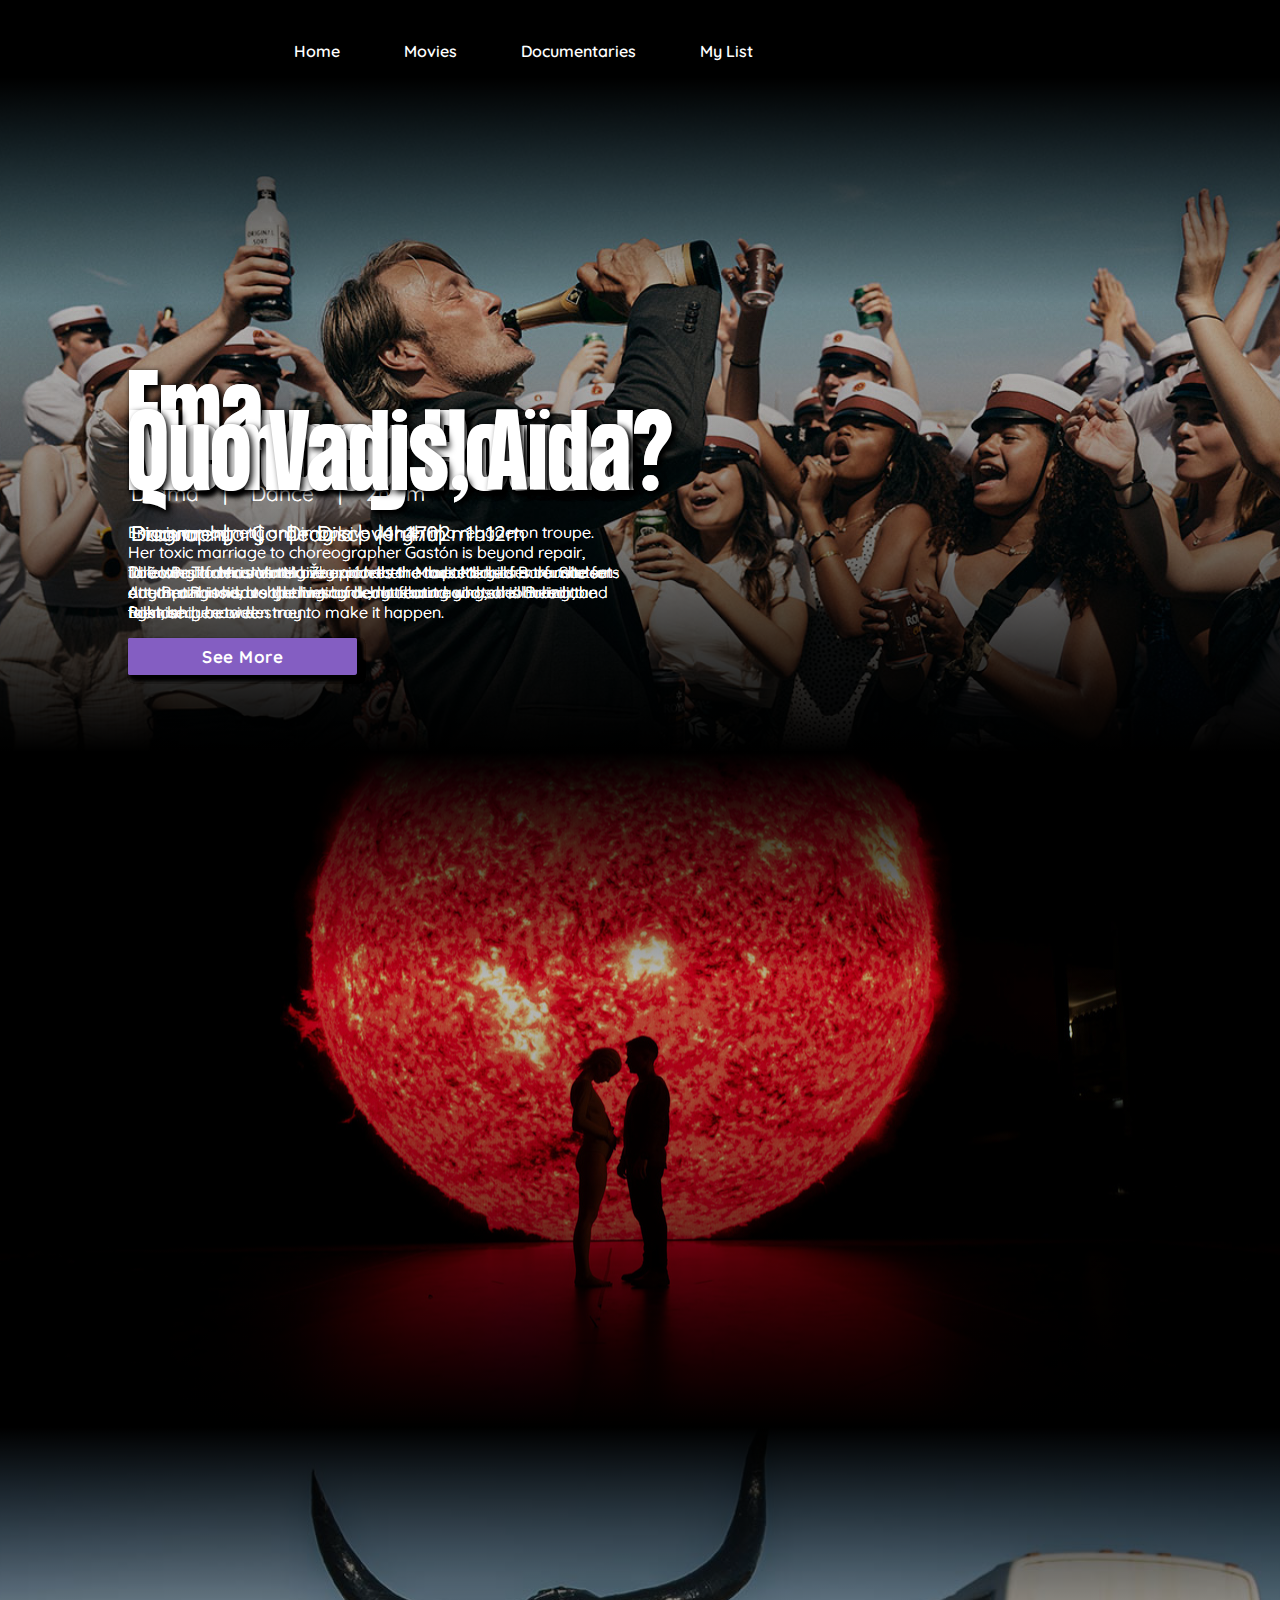
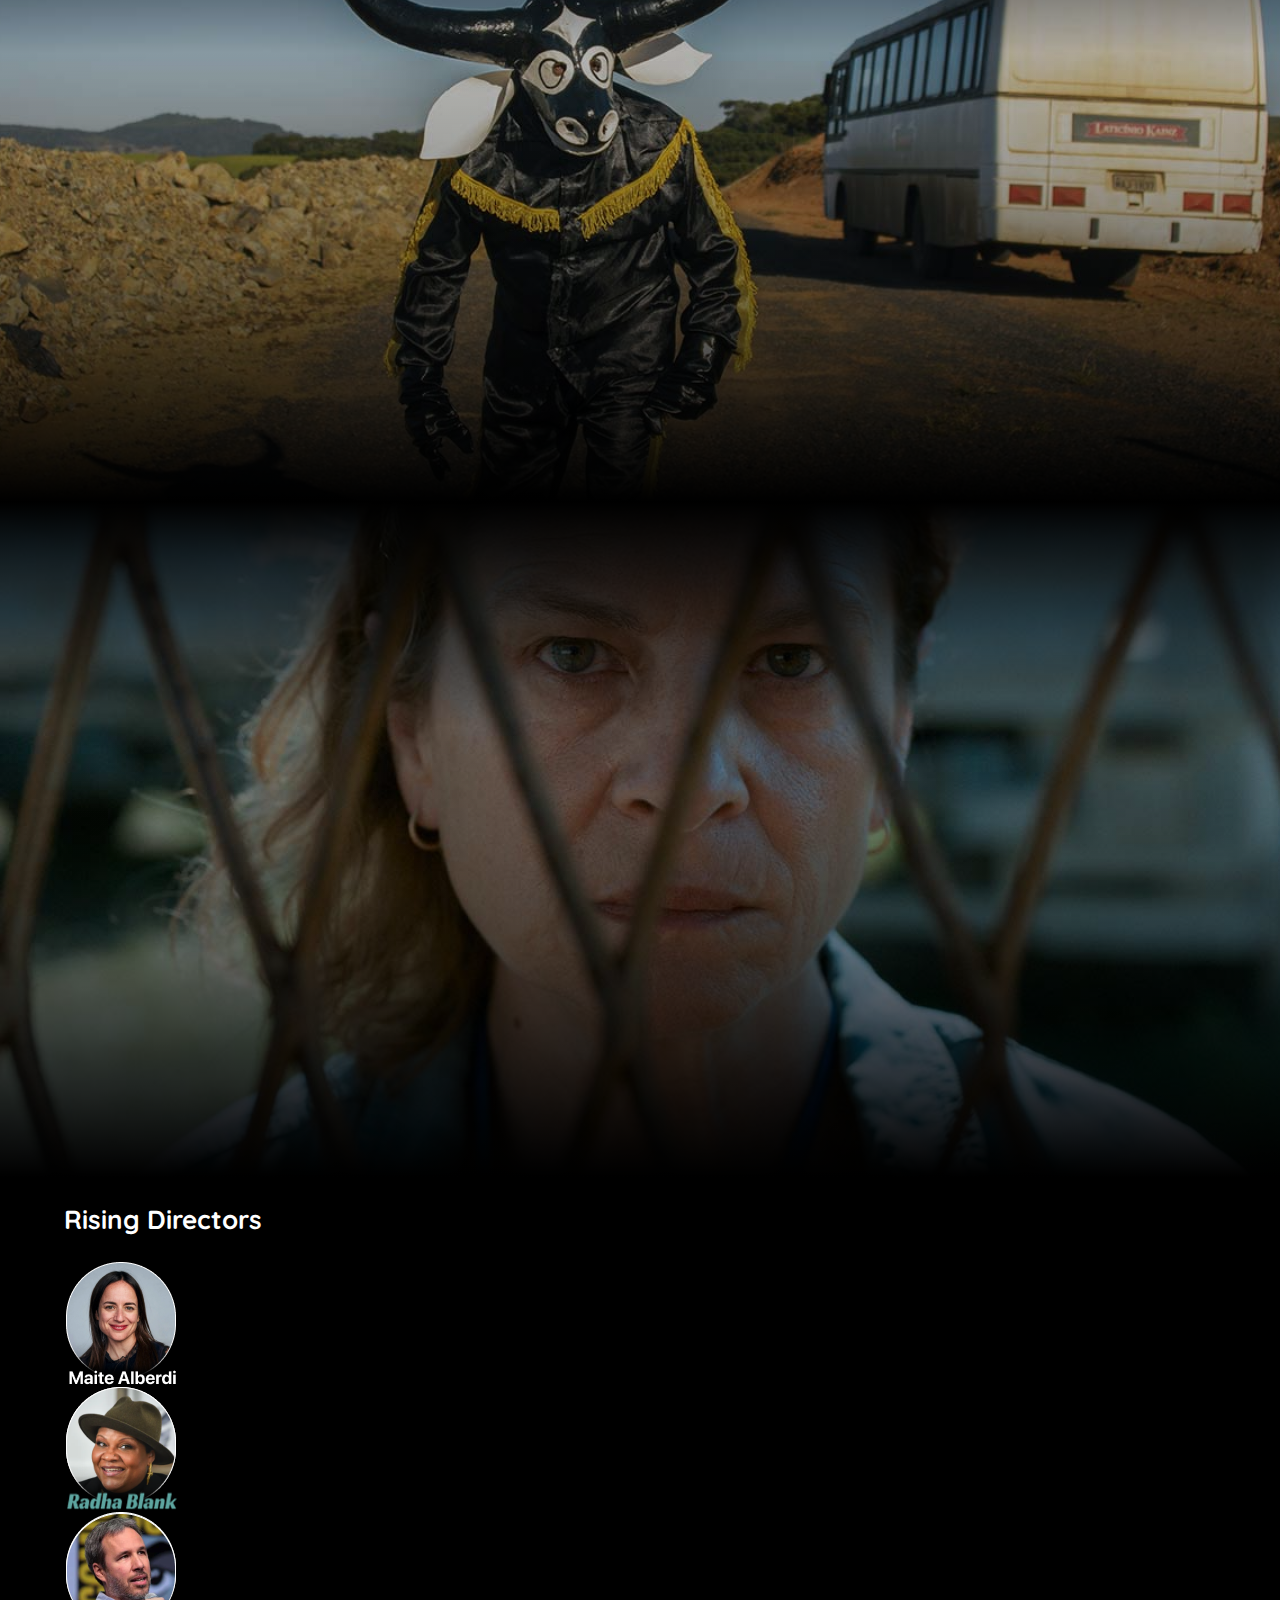
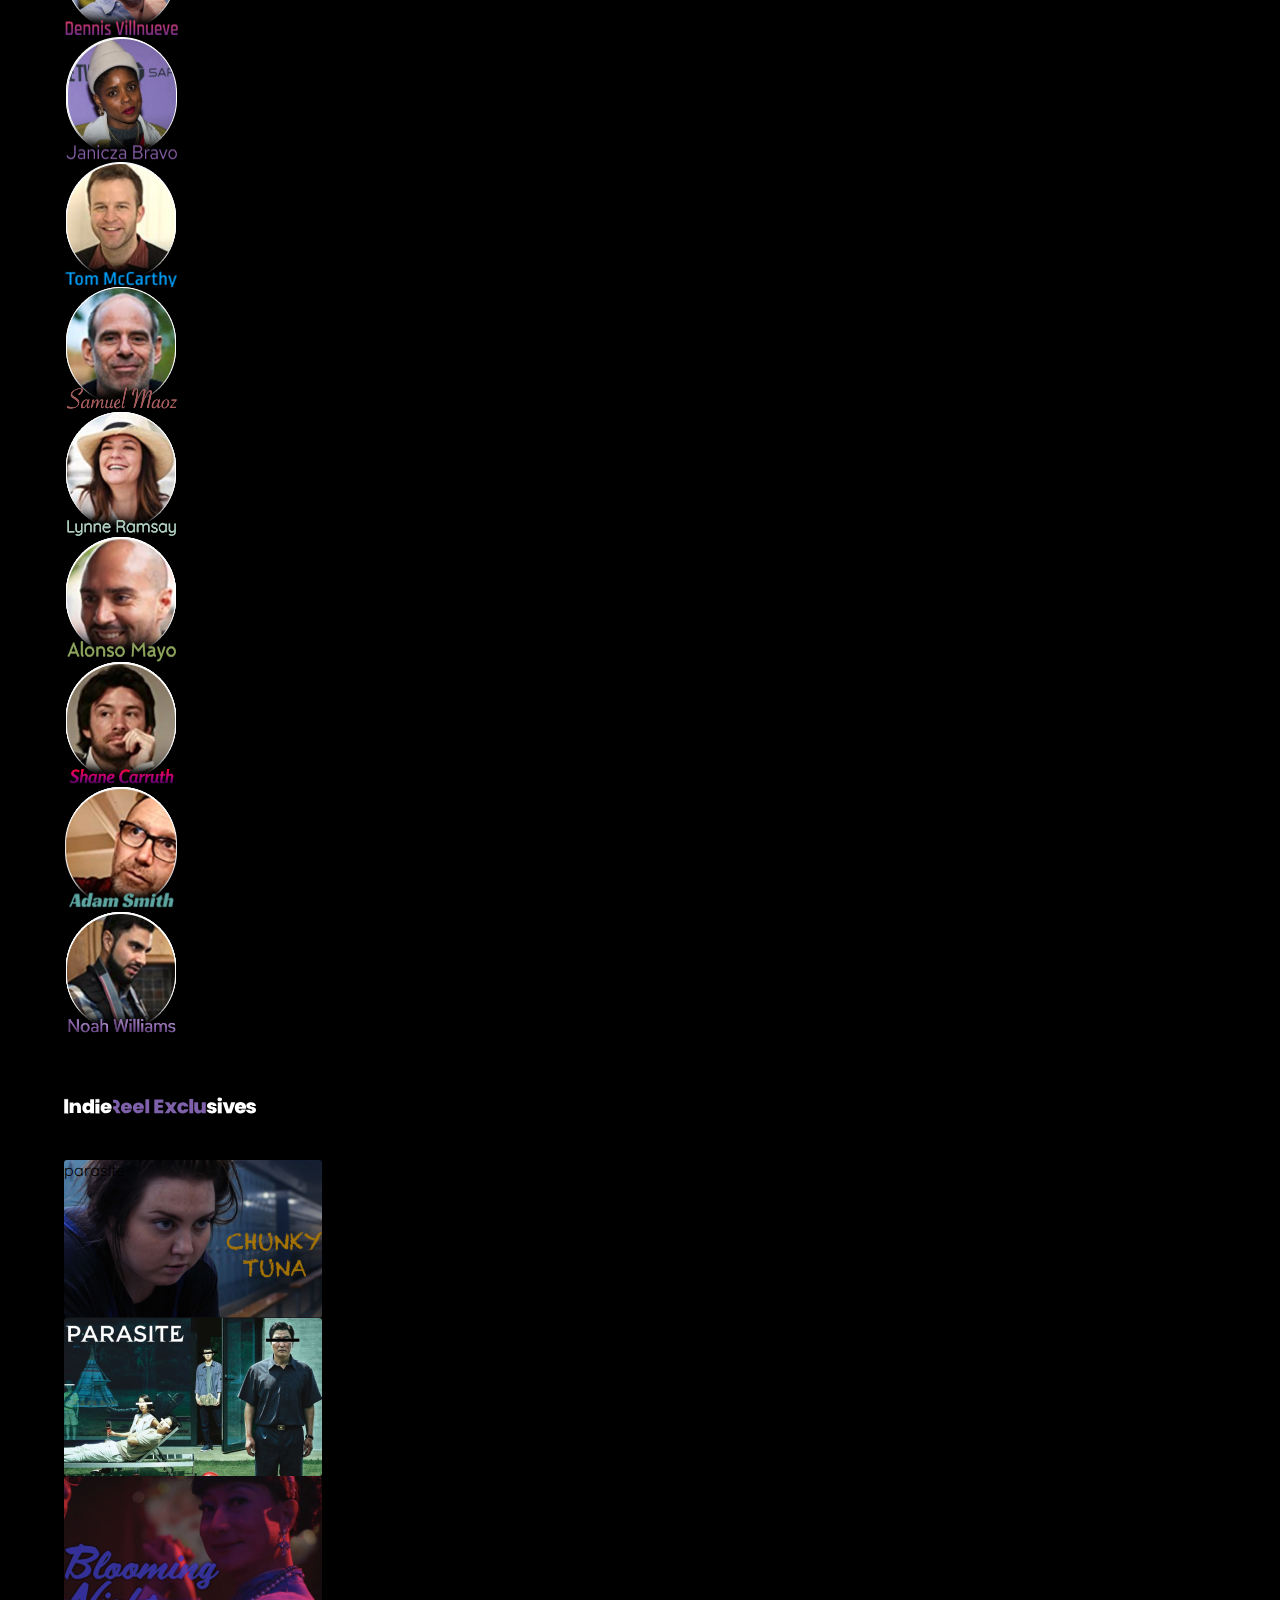
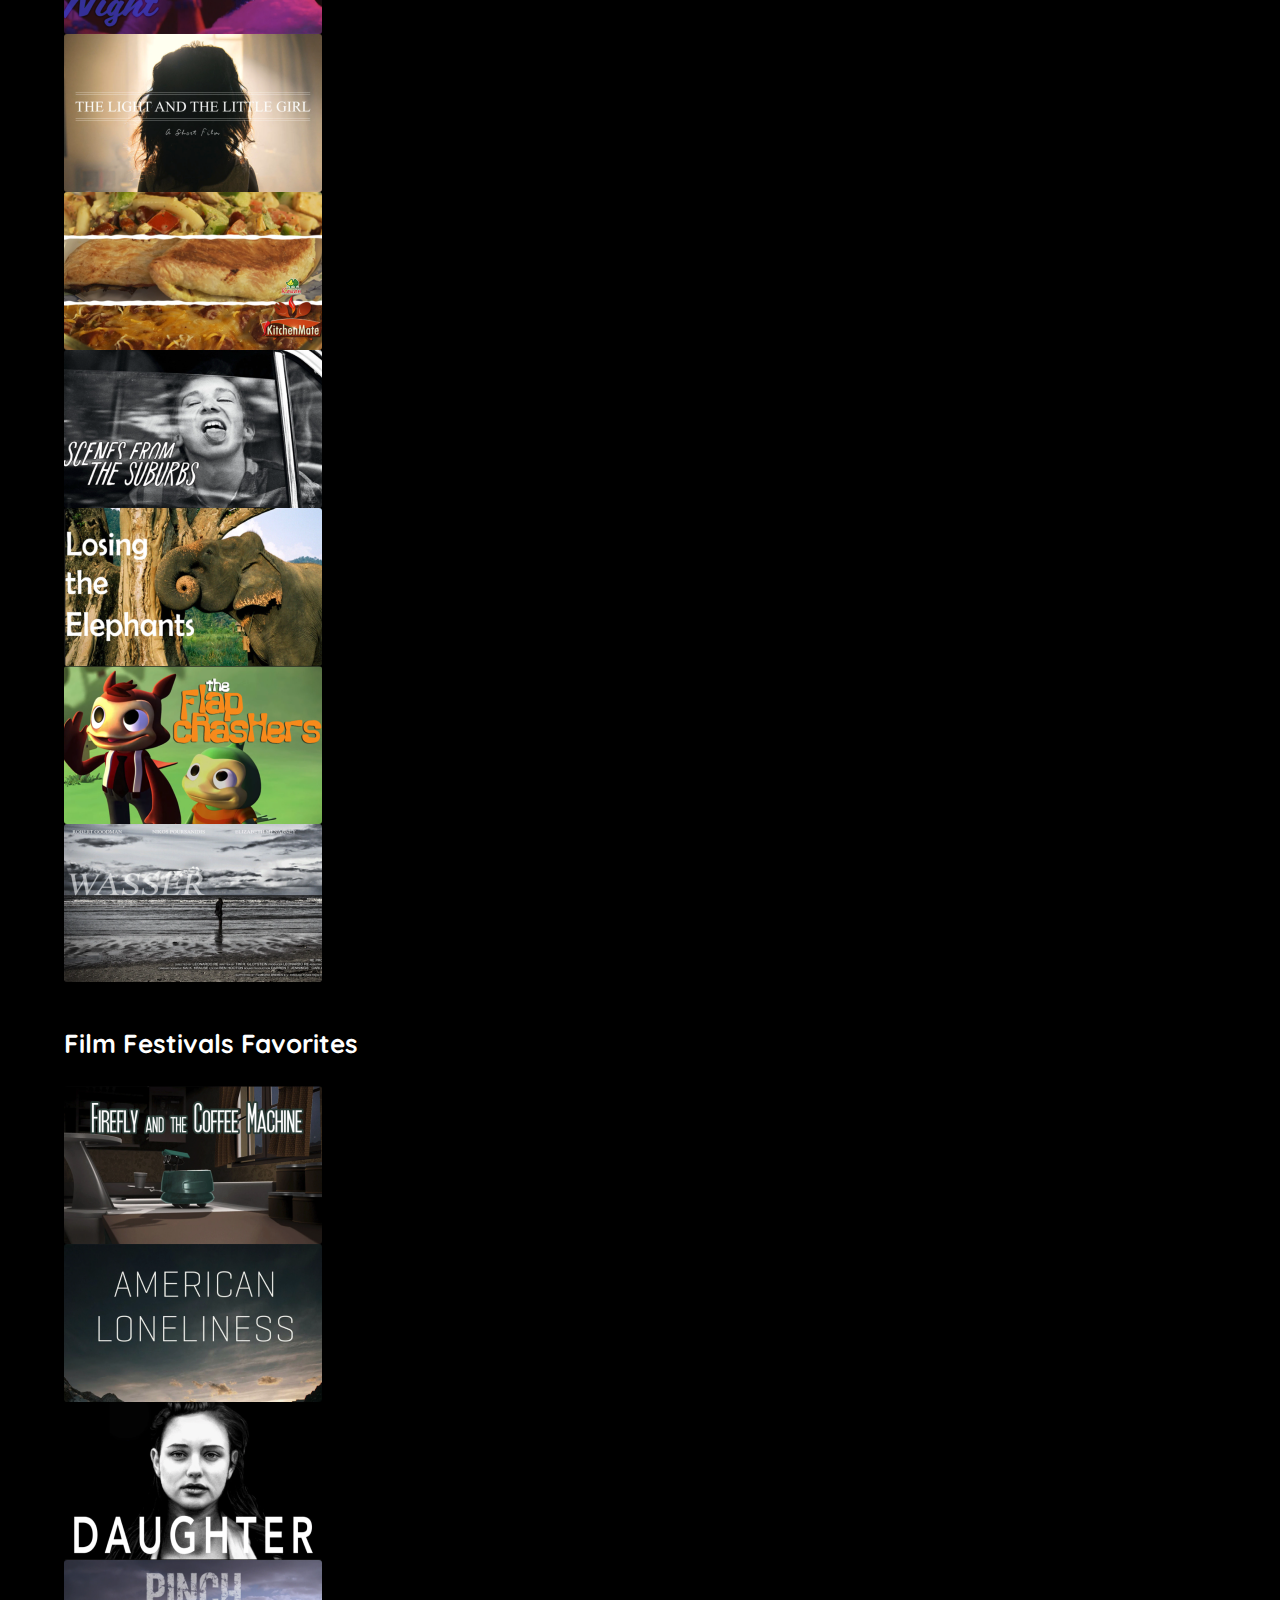
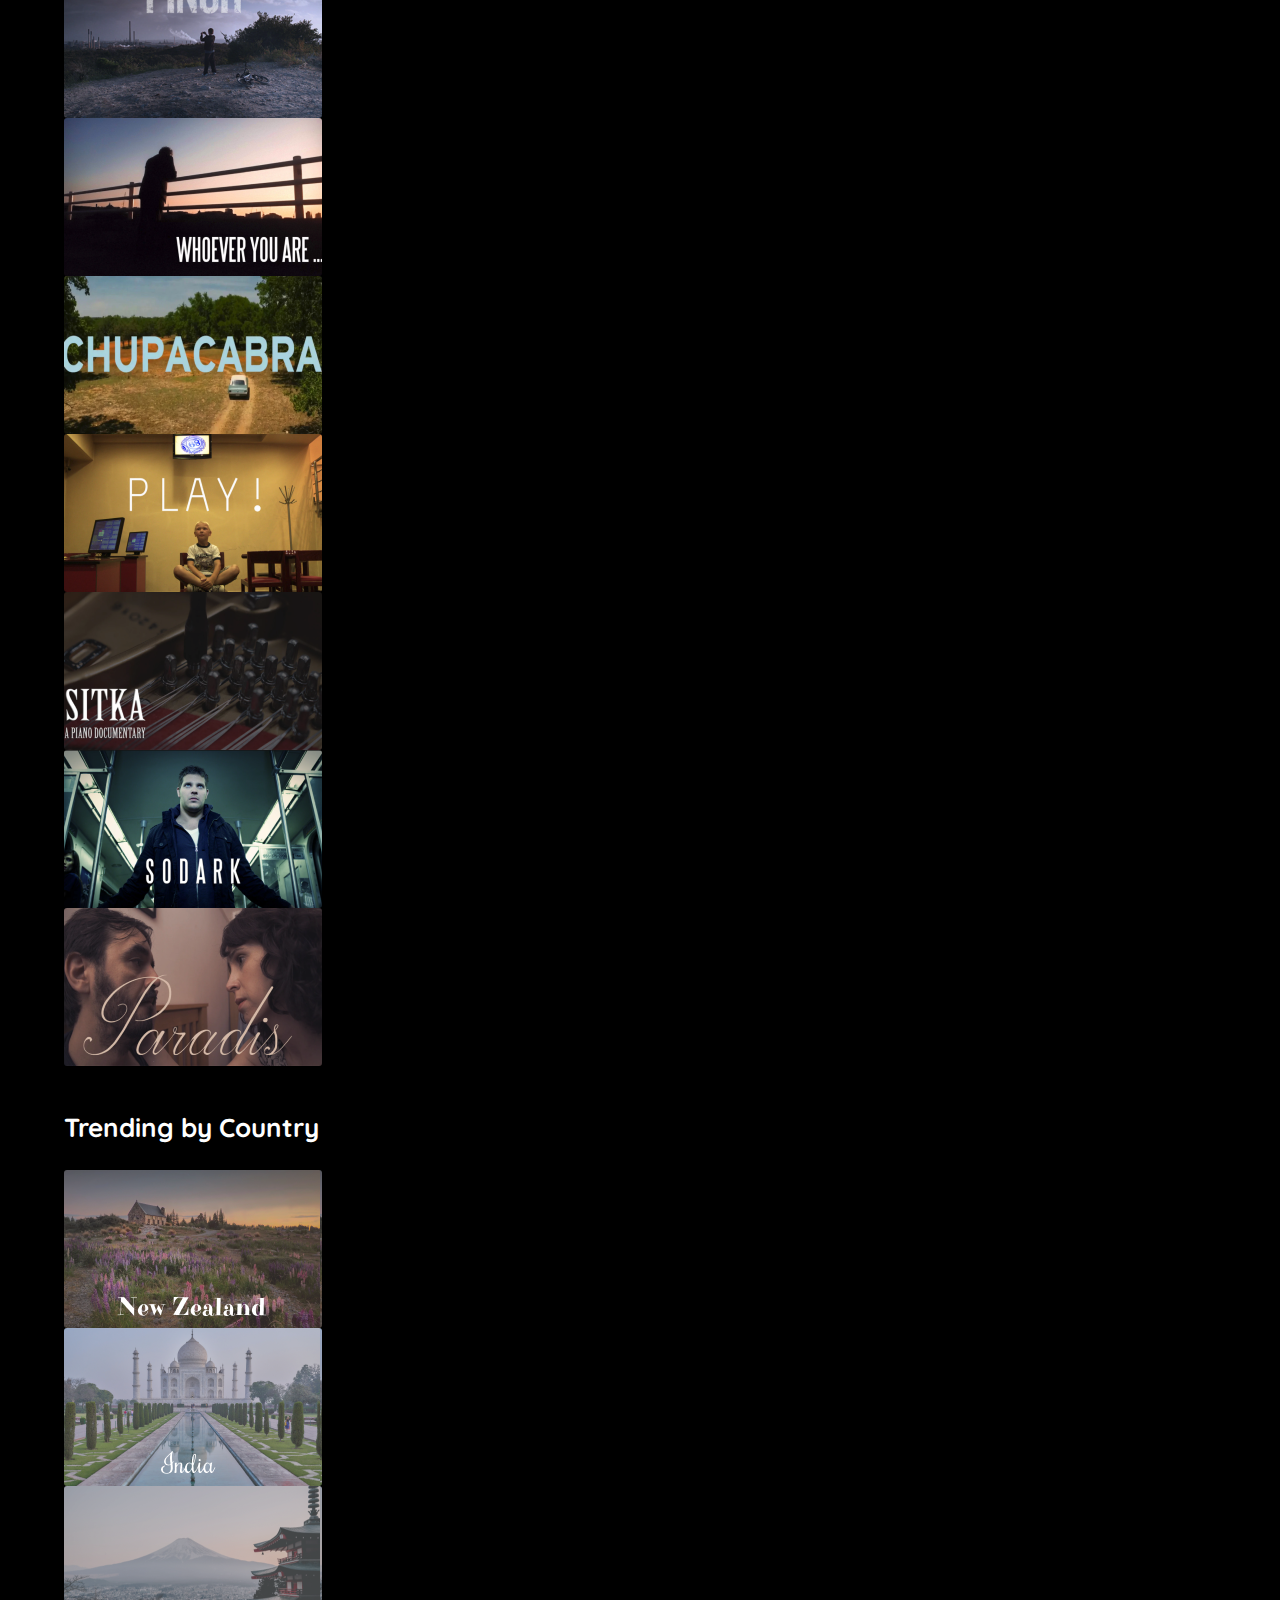
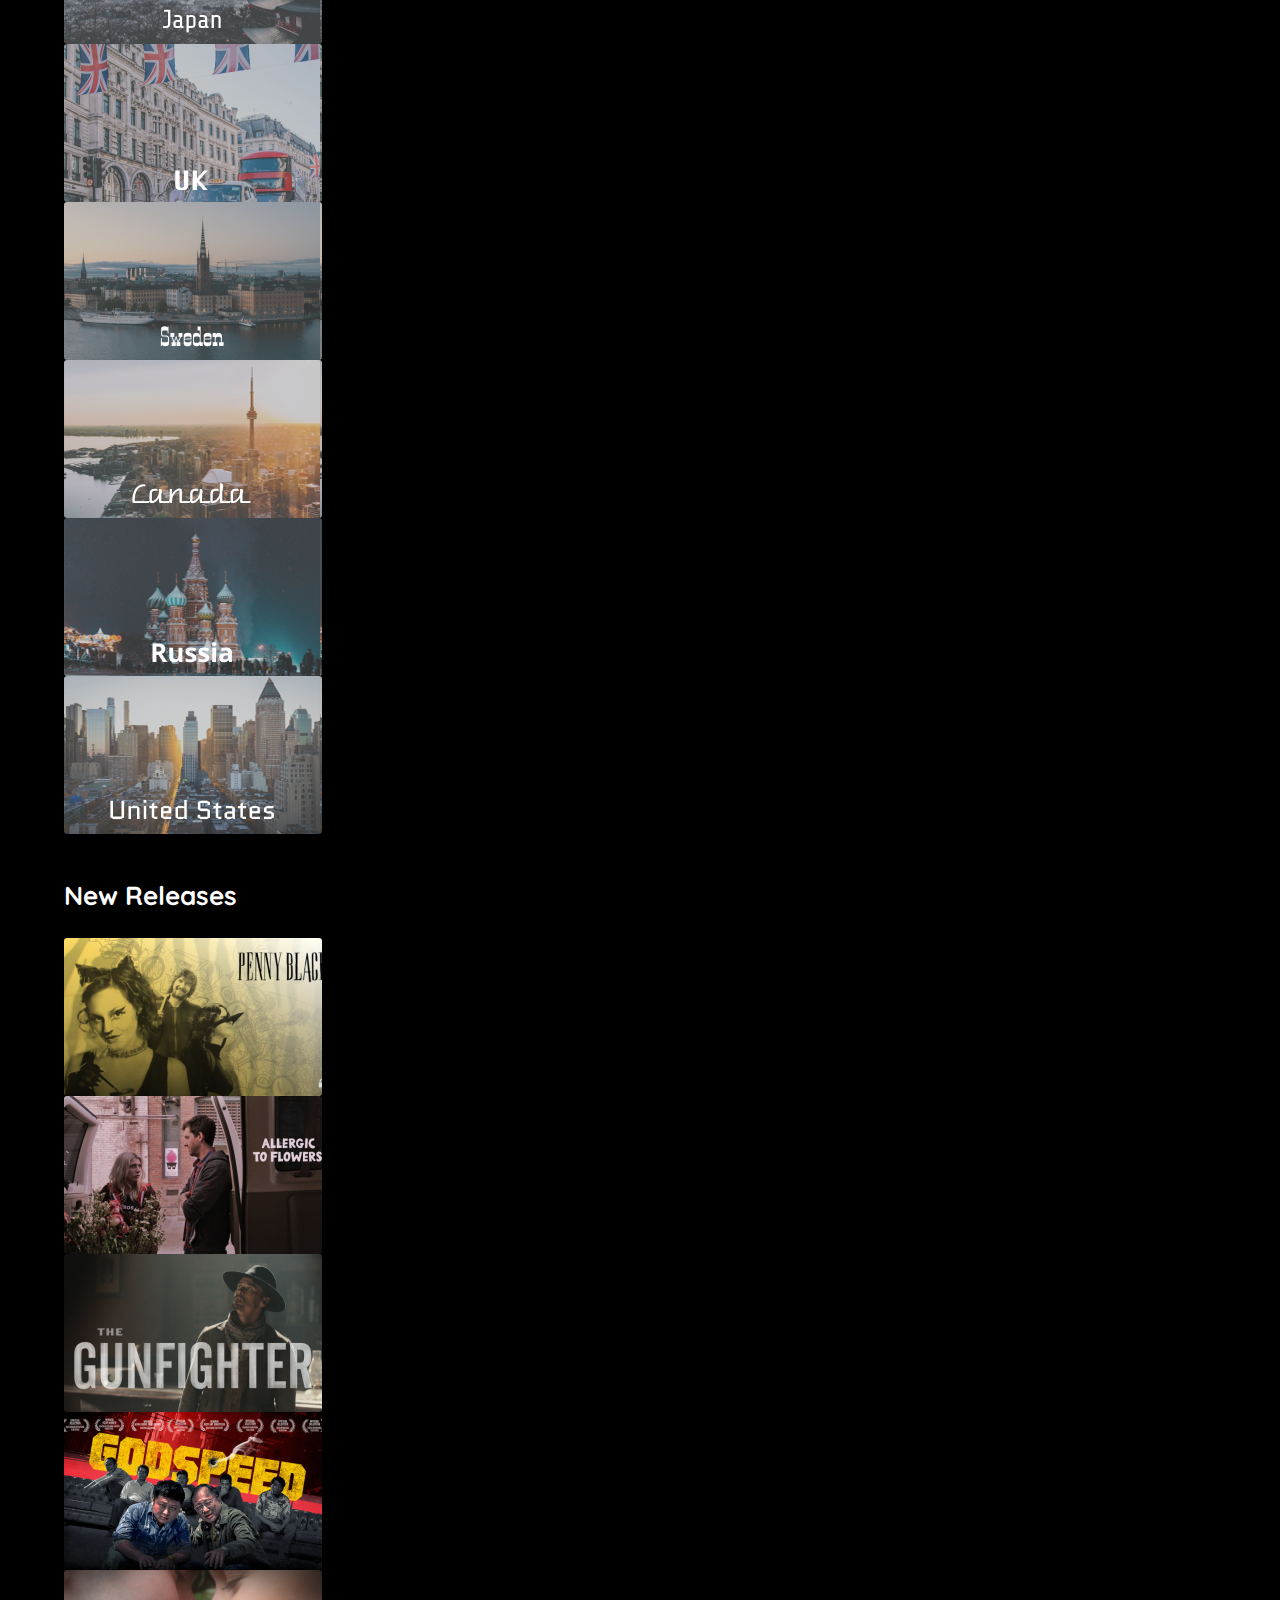
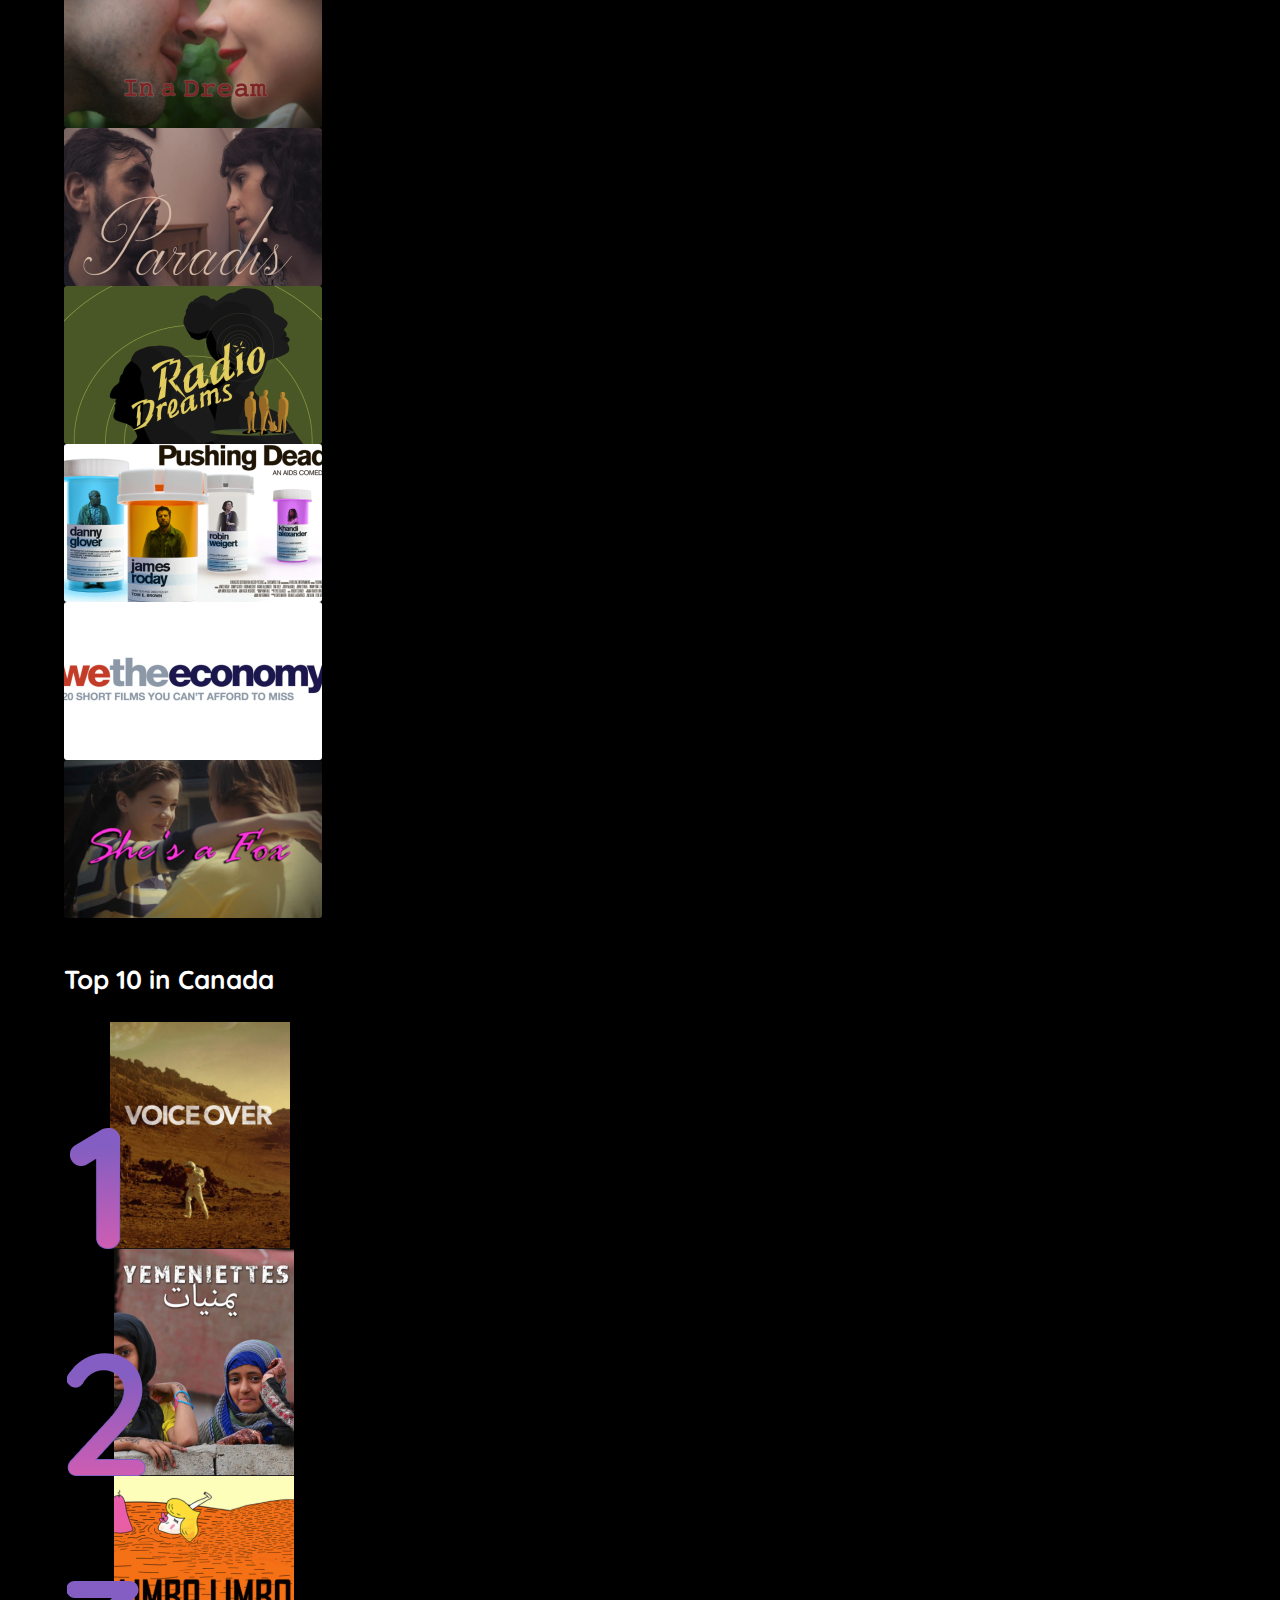
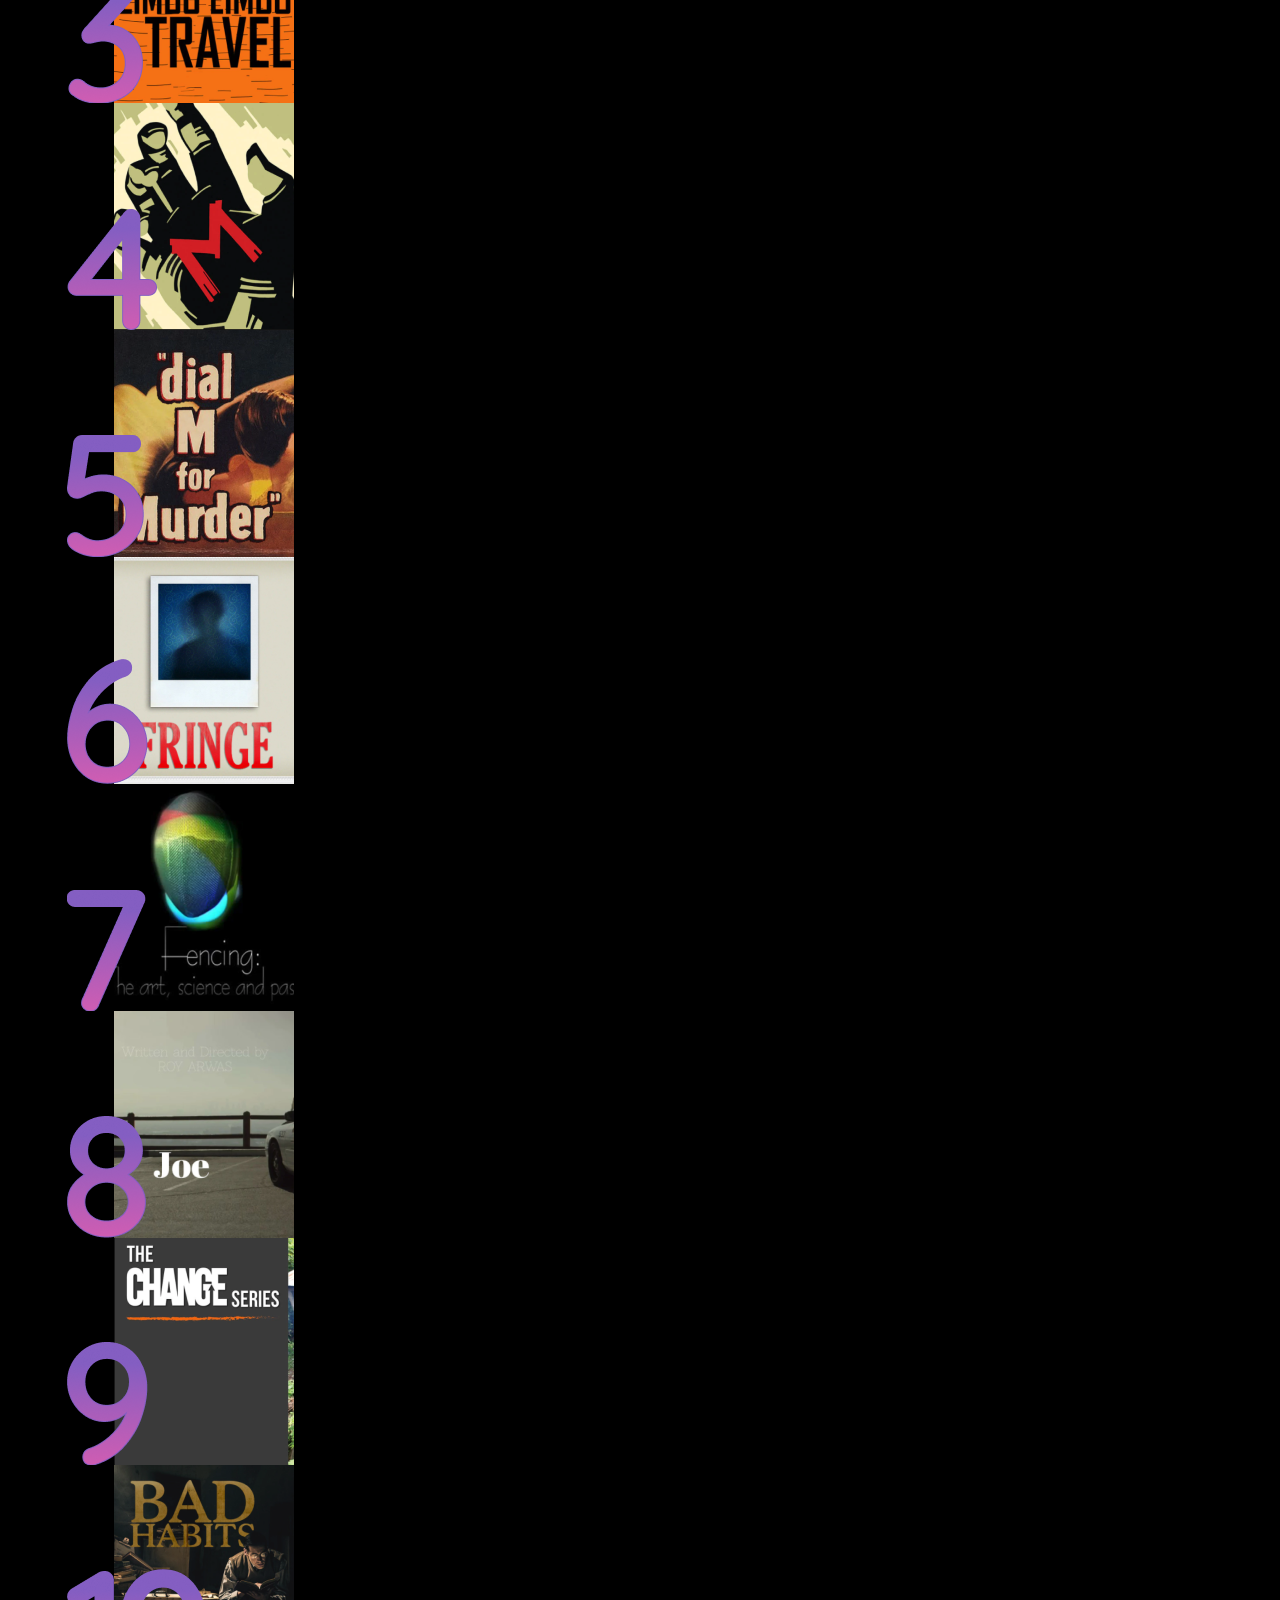
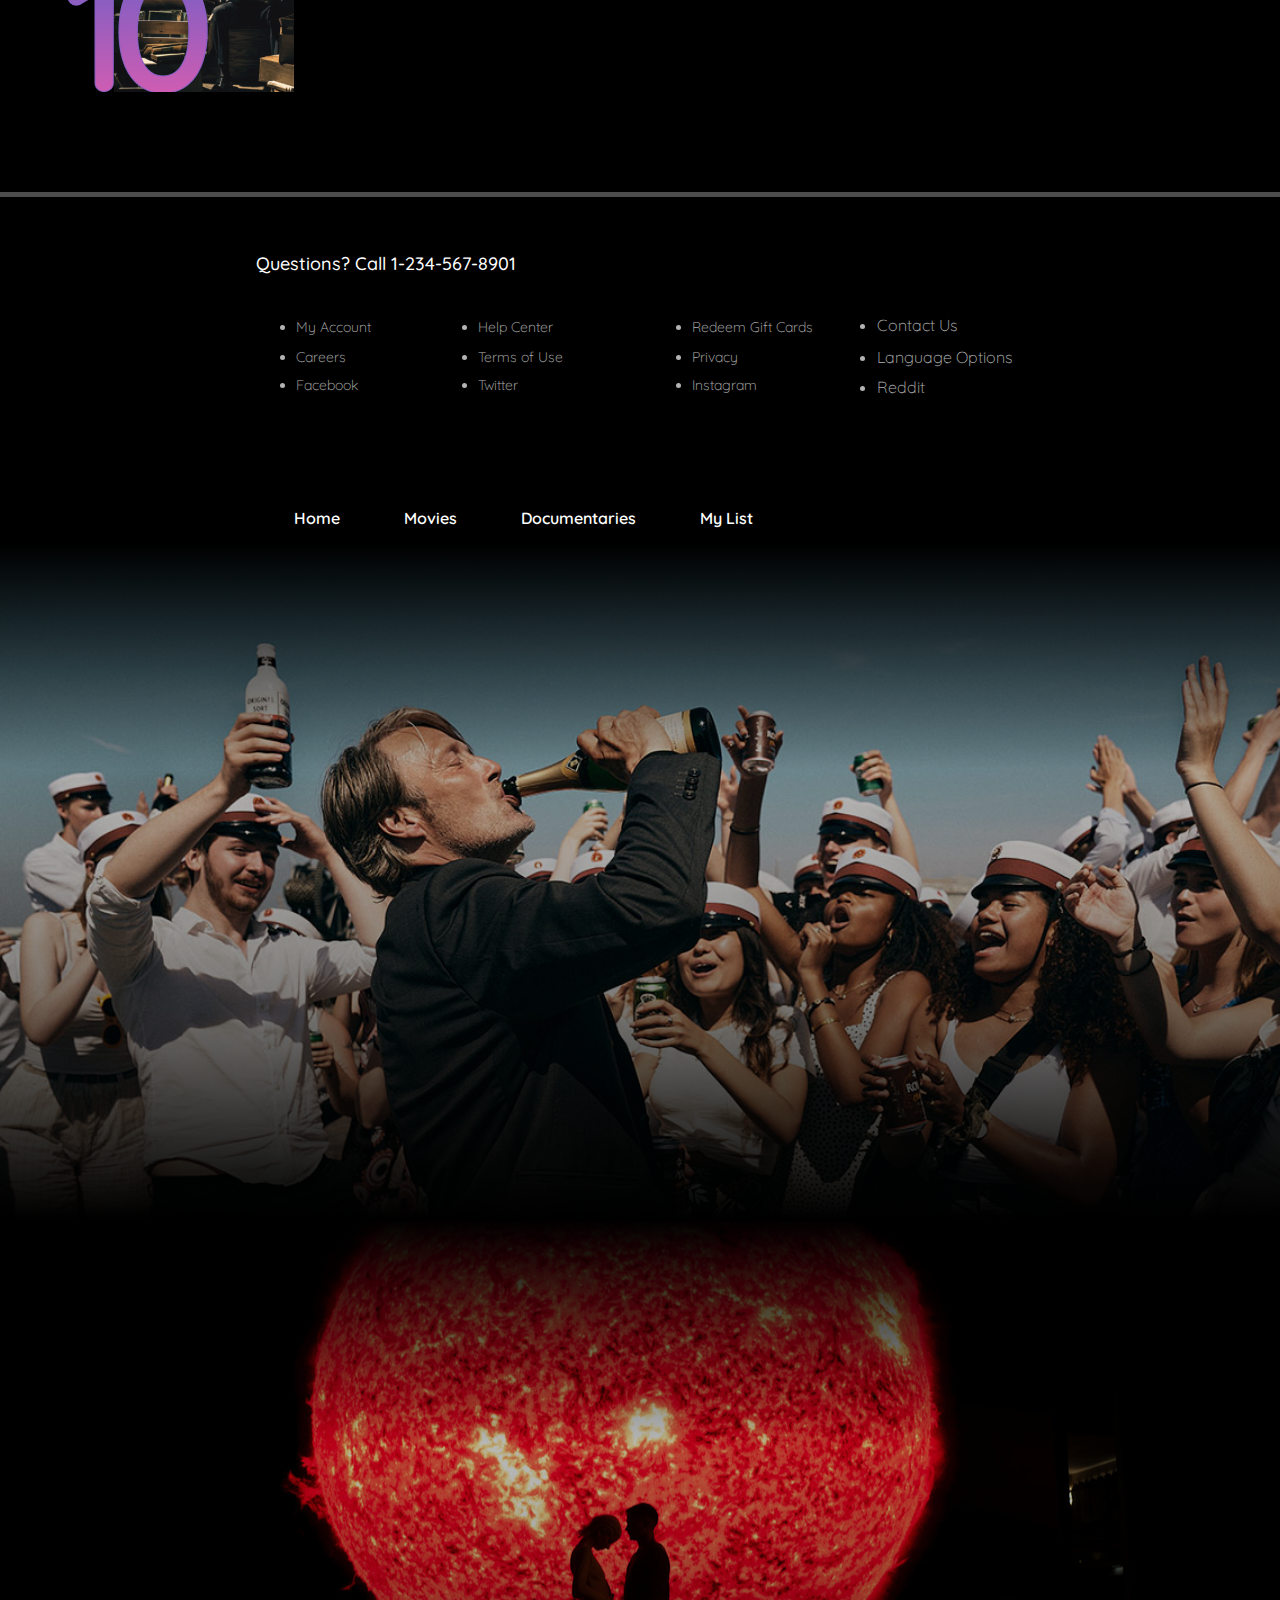
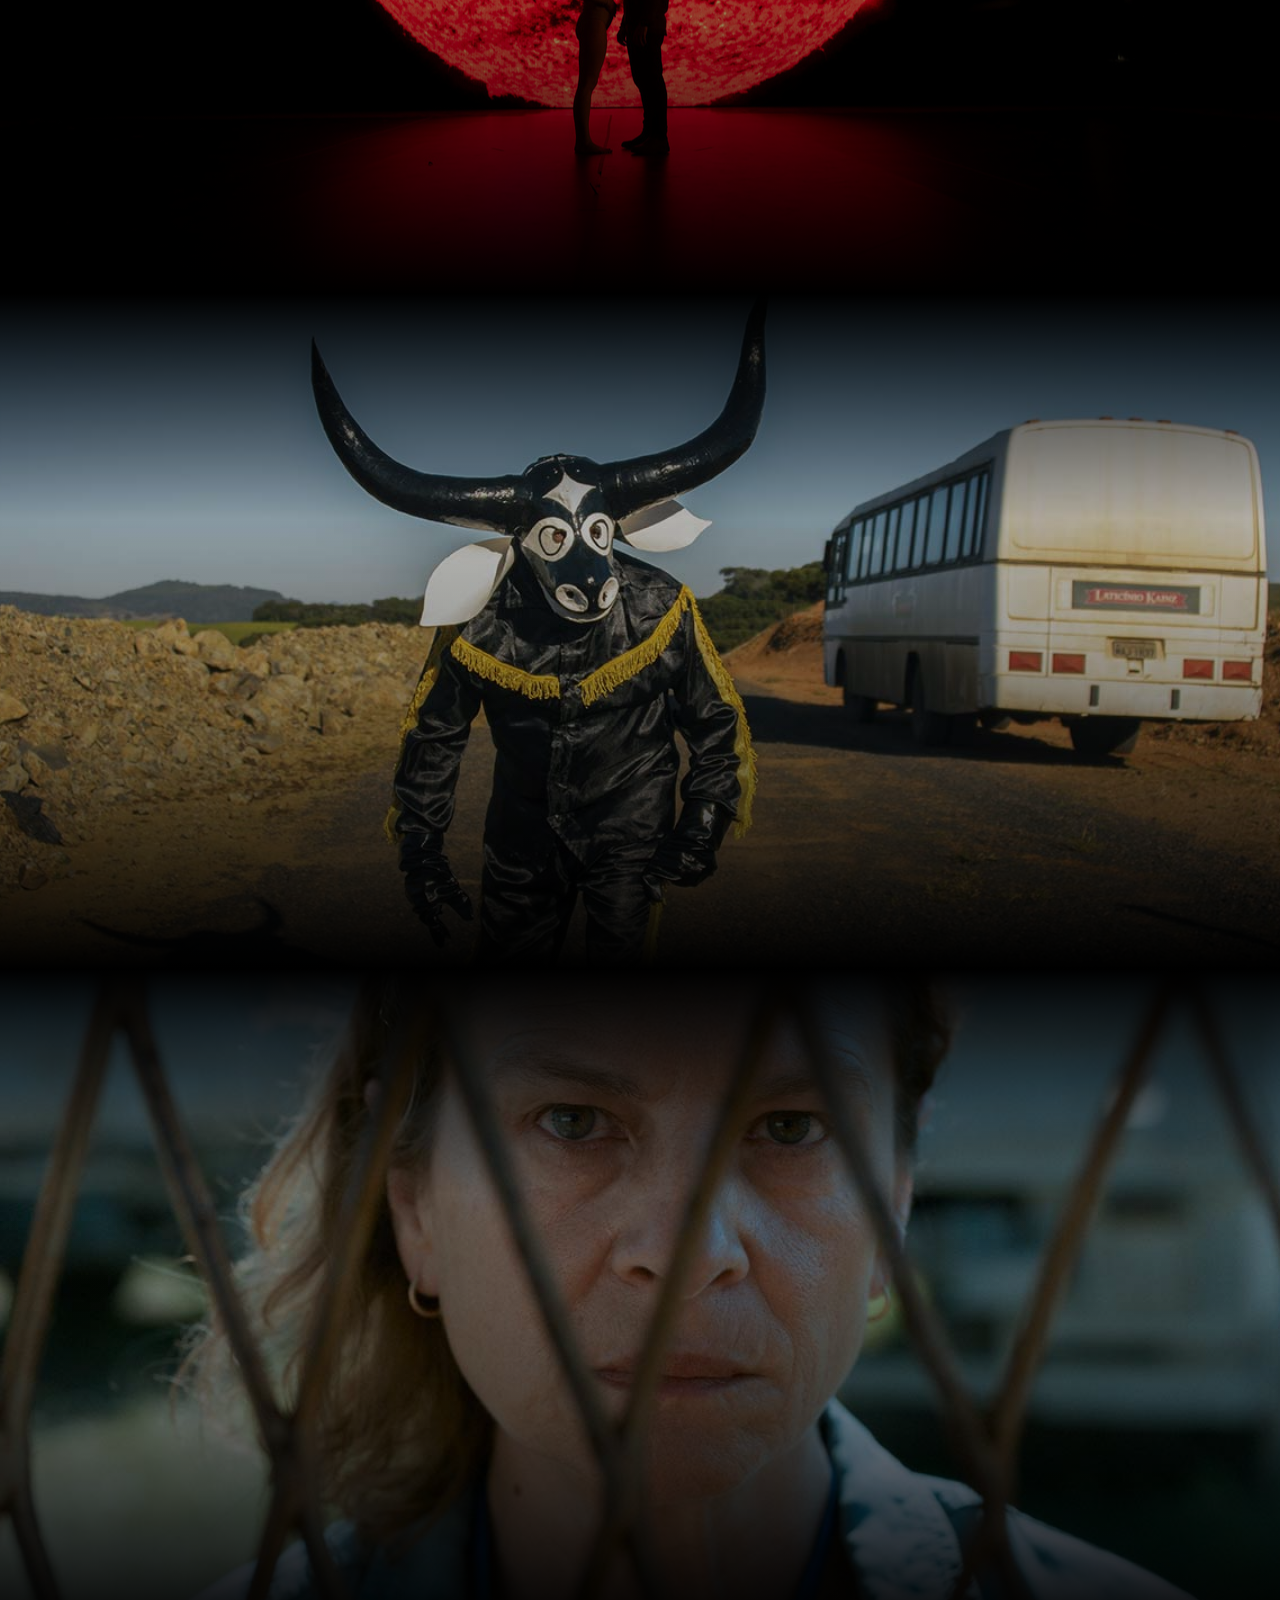
==== commit a8413fd6: "links updates browse page" ====
--- a/browse/index.html
+++ b/browse/index.html
@@ -28,7 +28,7 @@
 					<li><a href=""><i class="far fa-search fa-2x"></i></a></li>
 					<li><a href=""><i class="fal fa-comments-alt fa-2x"></i></a></li>
 					<li><a href="../profile/index.html"><i class="far fa-user fa-2x"></i></a></li>
-				</ul>
+				</ul>	
 			</div>
 		</div>
 		<div class="mobile-menu">
@@ -321,3 +321,326 @@
   <!-- Scripts ends-->
 
 </html>
+<!DOCTYPE html>
+<html lang="en">
+<head>
+	<meta charset="UTF-8">
+	<title>IndieReel</title>
+	<meta name="viewport" content="width=device-width, initial-scale=1">
+	<link href="../css/style.css" rel="stylesheet" />
+	<link href="https://fonts.googleapis.com/css2?family=Abril+Fatface&family=Quicksand:wght@400;500;600&display=swap" rel="stylesheet">
+	<link rel="stylesheet" href="https://unpkg.com/flickity@2/dist/flickity.min.css">
+	<script src="https://kit.fontawesome.com/31af6f54d4.js" crossorigin="anonymous"></script>
+	<link href="../css/indiereel-18ad62.webflow.css" rel="stylesheet" type="text/css">
+
+</head>
+<body>
+	<header>
+		<div class="nav">
+			<div class="leftnav">
+				<a class="logo" href="#"><img src="../images/logo.svg" alt=""></a>
+				<ul class="menuleft">
+					<li class="hidemob"><a href="#">Home</a></li>
+					<li><a href="#">Movies</a></li>
+					<li><a href="#">Documentaries</a></li>
+					<li><a href="#">My List</a></li>
+				</ul>
+			</div>
+			<div class="rightnav">
+				<ul class="menuright">
+					<li><a href=""><i class="far fa-search fa-2x"></i></a></li>
+					<li><a href=""><i class="fal fa-comments-alt fa-2x"></i></a></li>
+					<li><a href="../profile/index.html"><i class="far fa-user fa-2x"></i></a></li>
+				</ul>	
+			</div>
+		</div>
+		<div class="mobile-menu">
+			<div class="mobutton">
+				<a href="#">
+					<i class="fal fa-home-alt"></i>
+					<p>Home</p>
+				</a>
+			</div>
+			<div class="mobutton">
+				<a href="#">
+				<i class="fal fa-arrow-alt-down"></i>
+				<p>Downloads</p>
+				</a>
+			</div>
+			<div class="mobutton">
+				<a href="#">
+				<i class="fal fa-search"></i>
+				<p>Search</p>
+				</a>
+			</div>
+			<div class="mobutton">
+				<a href="../profile/index.html">
+				<i class="fal fa-user"></i>
+				<p>Profile</p>
+				</a>
+			</div>
+			<div class="mobutton">
+				<a href="#">
+				<i class="fal fa-comments-alt fa-2x" aria-hidden="true"></i>
+				<p>Chat</p>
+				</a>
+			</div>
+		</div>
+	</header>
+	<div class="hero">
+		<div class="carousel" data-flickity='{ "wrapAround": true, "autoPlay": 4200, "pauseAutoPlayOnHover": false, "selectedAttraction":0.01, "friction":0.8 }'>
+		  <div class="carousel-cell hero2">
+		  	<div class="heroInfo">
+		  		<h2>Another Round</h2>
+		  		<ul class="categ">
+		  			<li>Drama</li>
+		  			<li>|</li>
+		  			<li>Comedy</li>
+		  			<li>|</li>
+		  			<li>1h47m</li>
+		  		</ul>
+		  		<p class="herop">Director Thomas Vinterberg and actor Mads Mikkelsen reunite for Another Round, a sobering comedy about aging, alcoholism, and friendship between men.</p>	
+		  		<button class="herobtn">See More</button>
+		  	</div>
+		  </div>
+		  <div class="carousel-cell hero1">
+		  	<div class="heroInfo">
+		  		<h2>Ema</h2>
+		  		<ul class="categ">
+		  			<li>Drama</li>
+		  			<li>|</li>
+		  			<li>Dance</li>
+		  			<li>|</li>
+		  			<li>2h11m</li>
+		  		</ul>
+		  		<p class="herop">Ema is a magnetic and impulsive dancer in a reggaeton troupe. Her toxic marriage to choreographer Gastón is beyond repair, following a decision to give up on their adopted child Polo. She sets out on a mission to get him back, not caring who she’ll need to fight, seduce or destroy to make it happen.</p>	
+		  		<button class="herobtn">See More</button>
+		  	</div>	
+		  </div>
+		  <div class="carousel-cell hero3">
+		  	<div class="heroInfo">
+		  		<h2>Memory House</h2>
+		  		<ul class="categ">
+		  			<li>Documentary</li>
+		  			<li>|</li>
+		  			<li>Discovery</li>
+		  			<li>|</li>
+		  			<li>1h12m</li>
+		  		</ul>
+		  		<p class="herop">João Paulo Miranda Maria explores the racial tensions of modern-day Brazil in his lush, haunting debut feature rooted in Brazilian folklore.</p>	
+		  		<button class="herobtn">See More</button>
+		  	</div>	
+		  </div>
+		  <div class="carousel-cell hero4">
+		  	<div class="heroInfo">
+		  		<h2>Quo Vadis, Aïda?</h2>
+		  		<ul class="categ">
+		  			<li>Biography</li>
+		  			<li>|</li>
+		  			<li>Drama</li>
+		  			<li>|</li>
+		  			<li>1h02m</li>
+		  		</ul>
+		  		<p class="herop">The latest from Jasmila Žbanić tells the true story of a translator attempting to save the lives of her husband and sons during the Bosnian genocide.</p>	
+		  		<button class="herobtn">See More</button>
+		  </div>
+		</div>
+	</div>
+	</div>
+
+	<!-- Rising Directors SLider -->
+	<div class="slider">
+		<!-- Flickity HTML init -->
+		<h3>Rising Directors</h3>
+
+		<div class="carousel directors"
+		  data-flickity='{ "freeScroll": true,"cellAlign": "left","pageDots": false,"wrapAround": true }'>
+		  <div class="carousel-cell dir1"></div>
+		  <div class="carousel-cell dir2"></div>
+		  <div class="carousel-cell dir3"></div>
+		  <div class="carousel-cell dir4"></div>
+		  <div class="carousel-cell dir5"></div>
+		  <div class="carousel-cell dir6"></div>
+		  <div class="carousel-cell dir7"></div>
+		  <div class="carousel-cell dir8"></div>
+		  <div class="carousel-cell dir9"></div>
+		  <div class="carousel-cell dir10"></div>
+		  <div class="carousel-cell dir11"></div>
+		</div>
+	</div>	
+	<!-- Rising Directors SLider Ends -->
+
+	<!-- New Releases SLider -->
+		<div class="slider">
+			<img style="width: 17%;margin-bottom: 26px;margin-top: 15px;" src="../images/exclusives.svg" alt="">
+
+			<div class="carousel movies"
+			  data-flickity='{ "freeScroll": true,"cellAlign": "left","pageDots": false, "wrapAround": true }'>
+			  <div class="carousel-cell mov1">
+			  	<p>parasite</p>
+			  </div>
+			  <div class="carousel-cell mov12">
+			  	<a style="width: 100%;height: 100%; display: block;" href="../movie-profile/index.html"></a>
+			  </div>
+			  <div class="carousel-cell mov3"></div>
+			  <div class="carousel-cell mov4"></div>
+			  <div class="carousel-cell mov5"></div>
+			  <div class="carousel-cell mov6"></div>
+			  <div class="carousel-cell mov7"></div>
+			  <div class="carousel-cell mov8"></div>
+			  <div class="carousel-cell mov9"></div>
+
+			</div>
+		</div>	
+	<!-- New Releases Ends -->
+	<!-- New Releases SLider -->
+		<div class="slider">
+			<h3>Film Festivals Favorites</h3>
+
+			<div class="carousel movies"
+			  data-flickity='{ "freeScroll": true,"cellAlign": "left","pageDots": false, "wrapAround": true }'>
+			  <div class="carousel-cell mov10"></div>
+			  <div class="carousel-cell mov11"></div>
+			  <div class="carousel-cell mov2"></div>
+			  <div class="carousel-cell mov13"></div>
+			  <div class="carousel-cell mov14"></div>
+			  <div class="carousel-cell mov15"></div>
+			  <div class="carousel-cell mov16"></div>
+			  <div class="carousel-cell mov17"></div>
+			  <div class="carousel-cell mov18"></div>
+			  <div class="carousel-cell mov19"></div>
+
+			</div>
+		</div>	
+	<!-- New Releases Ends -->
+	<!-- Countries SLider -->
+		<div class="slider">
+			<h3>Trending by Country</h3>
+
+			<div class="carousel movies"
+			  data-flickity='{ "freeScroll": true,"cellAlign": "left","pageDots": false, "wrapAround": true }'>
+			  <div class="carousel-cell cou1"></div>
+			  <div class="carousel-cell cou2"></div>
+			  <div class="carousel-cell cou3"></div>
+			  <div class="carousel-cell cou4"></div>
+			  <div class="carousel-cell cou5"></div>
+			  <div class="carousel-cell cou6"></div>
+			  <div class="carousel-cell cou7"></div>
+			  <div class="carousel-cell cou8"></div>
+			</div>
+		</div>	
+	<!-- Countries Ends -->
+	<!-- New Releases SLider -->
+		<div class="slider">
+			<h3>New Releases</h3>
+
+			<div class="carousel movies"
+			  data-flickity='{ "freeScroll": true,"cellAlign": "left","pageDots": false, "wrapAround": true }'>
+			  <div class="carousel-cell mov21"></div>
+			  <div class="carousel-cell mov22"></div>
+			  <div class="carousel-cell mov23"></div>
+			  <div class="carousel-cell mov24"></div>
+			  <div class="carousel-cell mov25"></div>
+			  <div class="carousel-cell mov26"></div>
+			  <div class="carousel-cell mov27"></div>
+			  <div class="carousel-cell mov28"></div>
+			  <div class="carousel-cell mov29"></div>
+			  <div class="carousel-cell mov30"></div>
+
+			</div>
+		</div>	
+	<!-- New Releases Ends -->
+	<!-- Top 10 SLider -->
+		<div class="slider">
+			<h3>Top 10 in Canada</h3>
+
+			<div class="carousel top"
+			  data-flickity='{ "freeScroll": true,"cellAlign": "left","pageDots": false, "wrapAround": true }'>
+			  <div class="carousel-cell top1"></div>
+			  <div class="carousel-cell top2"></div>
+			  <div class="carousel-cell top3"></div>
+			  <div class="carousel-cell top4"></div>
+			  <div class="carousel-cell top5"></div>
+			  <div class="carousel-cell top6"></div>
+			  <div class="carousel-cell top7"></div>
+			  <div class="carousel-cell top8"></div>
+			  <div class="carousel-cell top9"></div>
+			  <div class="carousel-cell top10"></div>
+
+			</div>
+		</div>	
+	<!-- Top 10 Ends -->
+	<!-- footer -->
+	<div style="margin-top:100px;" class="hr-line"></div>
+	<div class="footer">
+	  <div>
+	    <div class="div-block-7">
+	      <div class="text-block-6">Questions? Call 1-234-567-8901</div>
+	    </div>
+	    <div class="div-block-9">
+	      <div class="div-block-10">
+	        <div class="div-block-8">
+	          <ul role="list" class="list w-list-unstyled">
+	            <li>
+	              <div class="text-block-7">My Account</div>
+	            </li>
+	            <li>
+	              <div class="text-block-8">Careers</div>
+	            </li>
+	            <li>
+	              <div>Facebook</div>
+	            </li>
+	          </ul>
+	        </div>
+	        <div class="div-block-12">
+	          <ul role="list" class="list-2 w-list-unstyled">
+	            <li>
+	              <div class="text-block-7">Help Center</div>
+	            </li>
+	            <li>
+	              <div class="text-block-8">Terms of Use</div>
+	            </li>
+	            <li>
+	              <div>Twitter</div>
+	            </li>
+	          </ul>
+	        </div>
+	      </div>
+	      <div class="div-block-11">
+	        <div class="div-block-8">
+	          <ul role="list" class="list-3 w-list-unstyled">
+	            <li>
+	              <div class="text-block-7">Redeem Gift Cards</div>
+	            </li>
+	            <li>
+	              <div class="text-block-8">Privacy</div>
+	            </li>
+	            <li>
+	              <div>Instagram</div>
+	            </li>
+	          </ul>
+	        </div>
+	        <div class="div-block-13">
+	          <ul role="list" class="list-4 w-list-unstyled">
+	            <li>
+	              <div class="text-block-7">Contact Us</div>
+	            </li>
+	            <li>
+	              <div class="text-block-8">Language Options</div>
+	            </li>
+	            <li>
+	              <div>Reddit</div>
+	            </li>
+	          </ul>
+	        </div>
+	      </div>
+	    </div>
+	  </div>
+	</div>
+</body>
+<!-- Scripts -->
+<script src="https://unpkg.com/flickity@2/dist/flickity.pkgd.min.js"></script>
+<script src="https://code.jquery.com/jquery-3.5.1.min.js" integrity="sha256-9/aliU8dGd2tb6OSsuzixeV4y/faTqgFtohetphbbj0=" crossorigin="anonymous"></script>
+  <!-- Scripts ends-->
+
+</html>
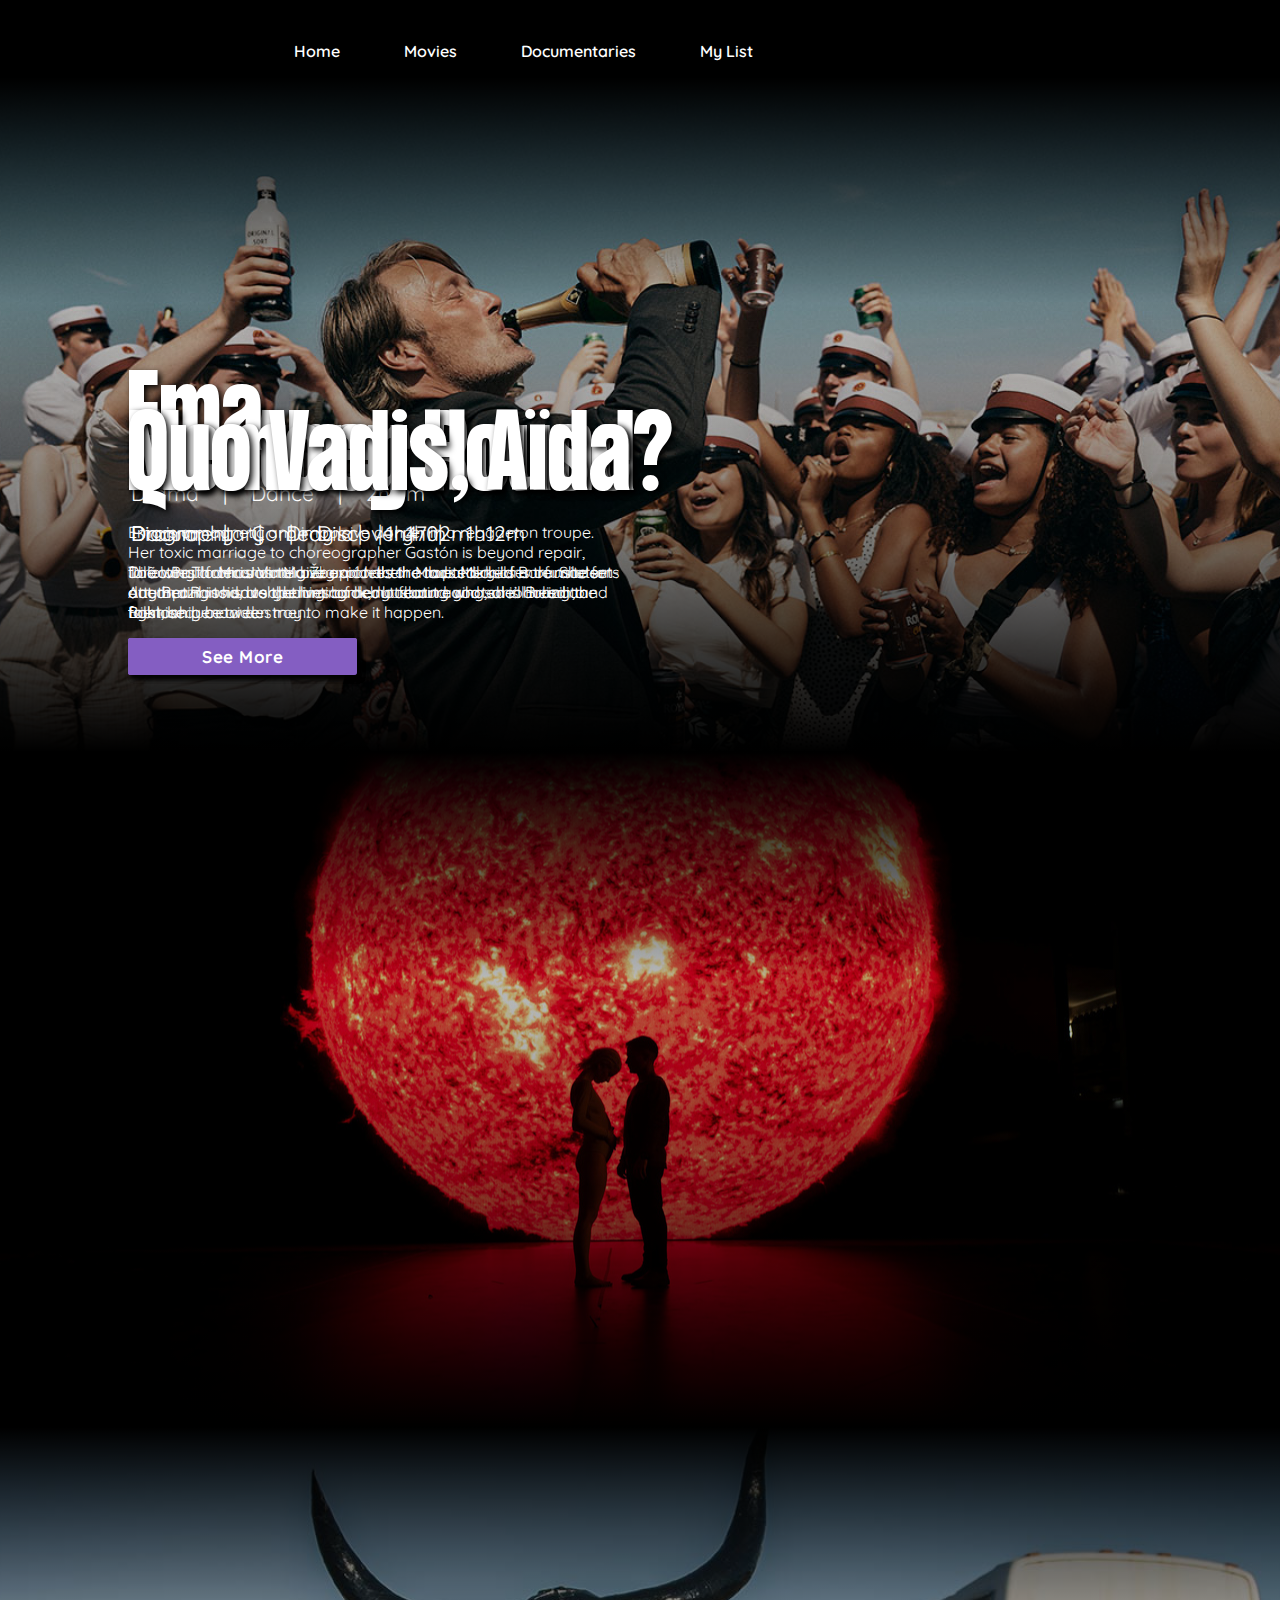
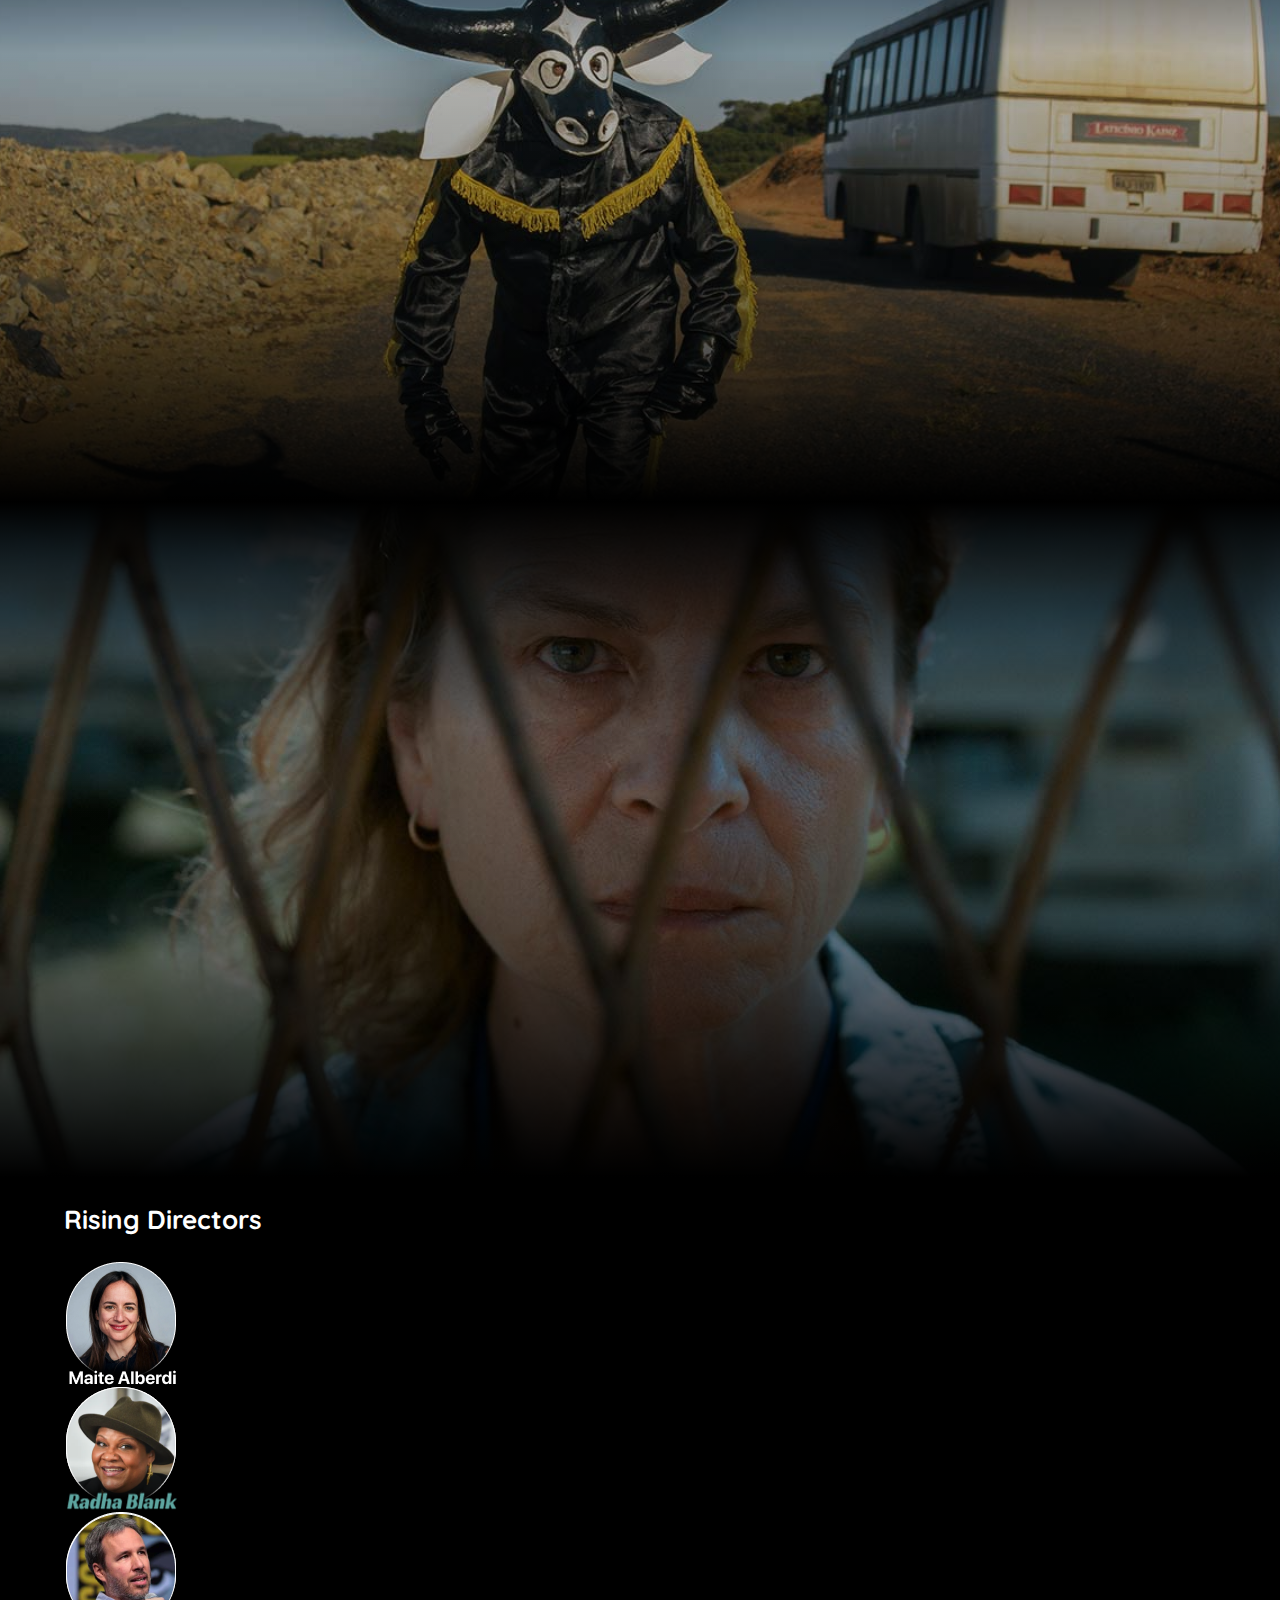
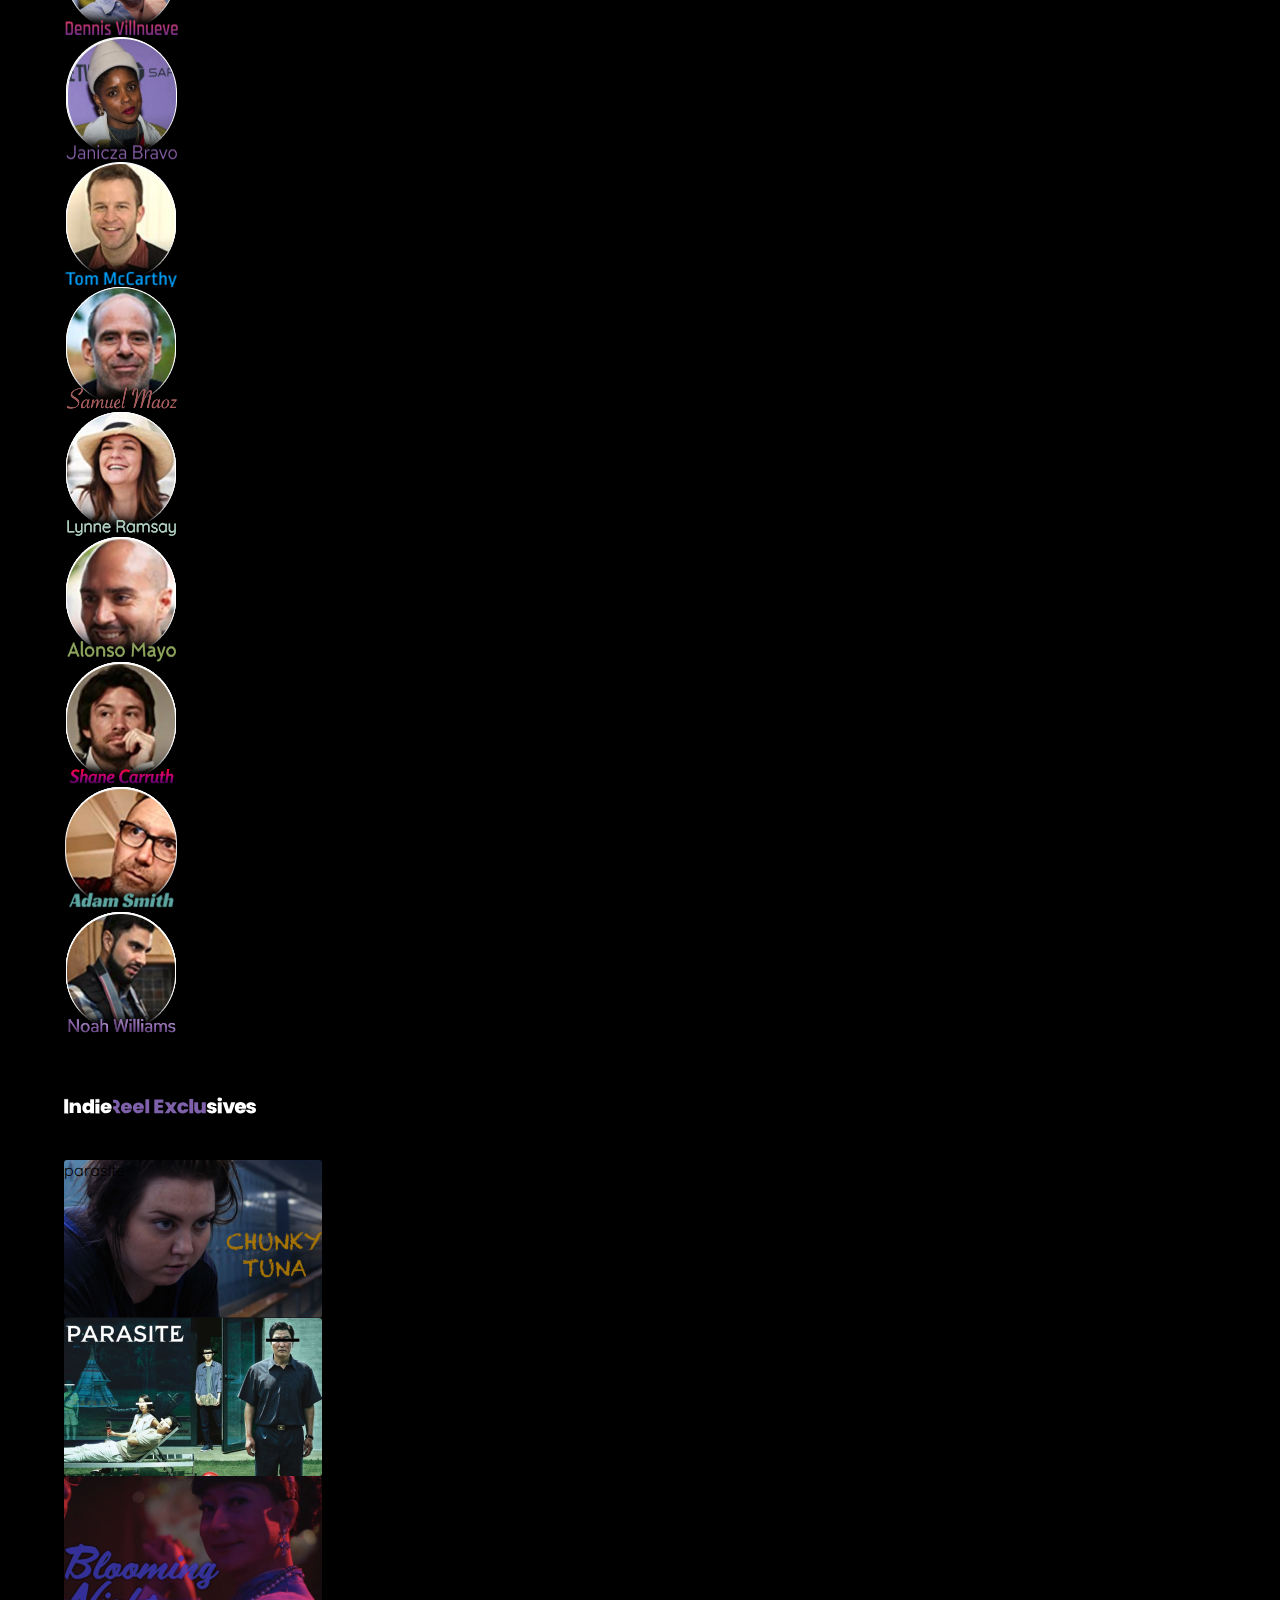
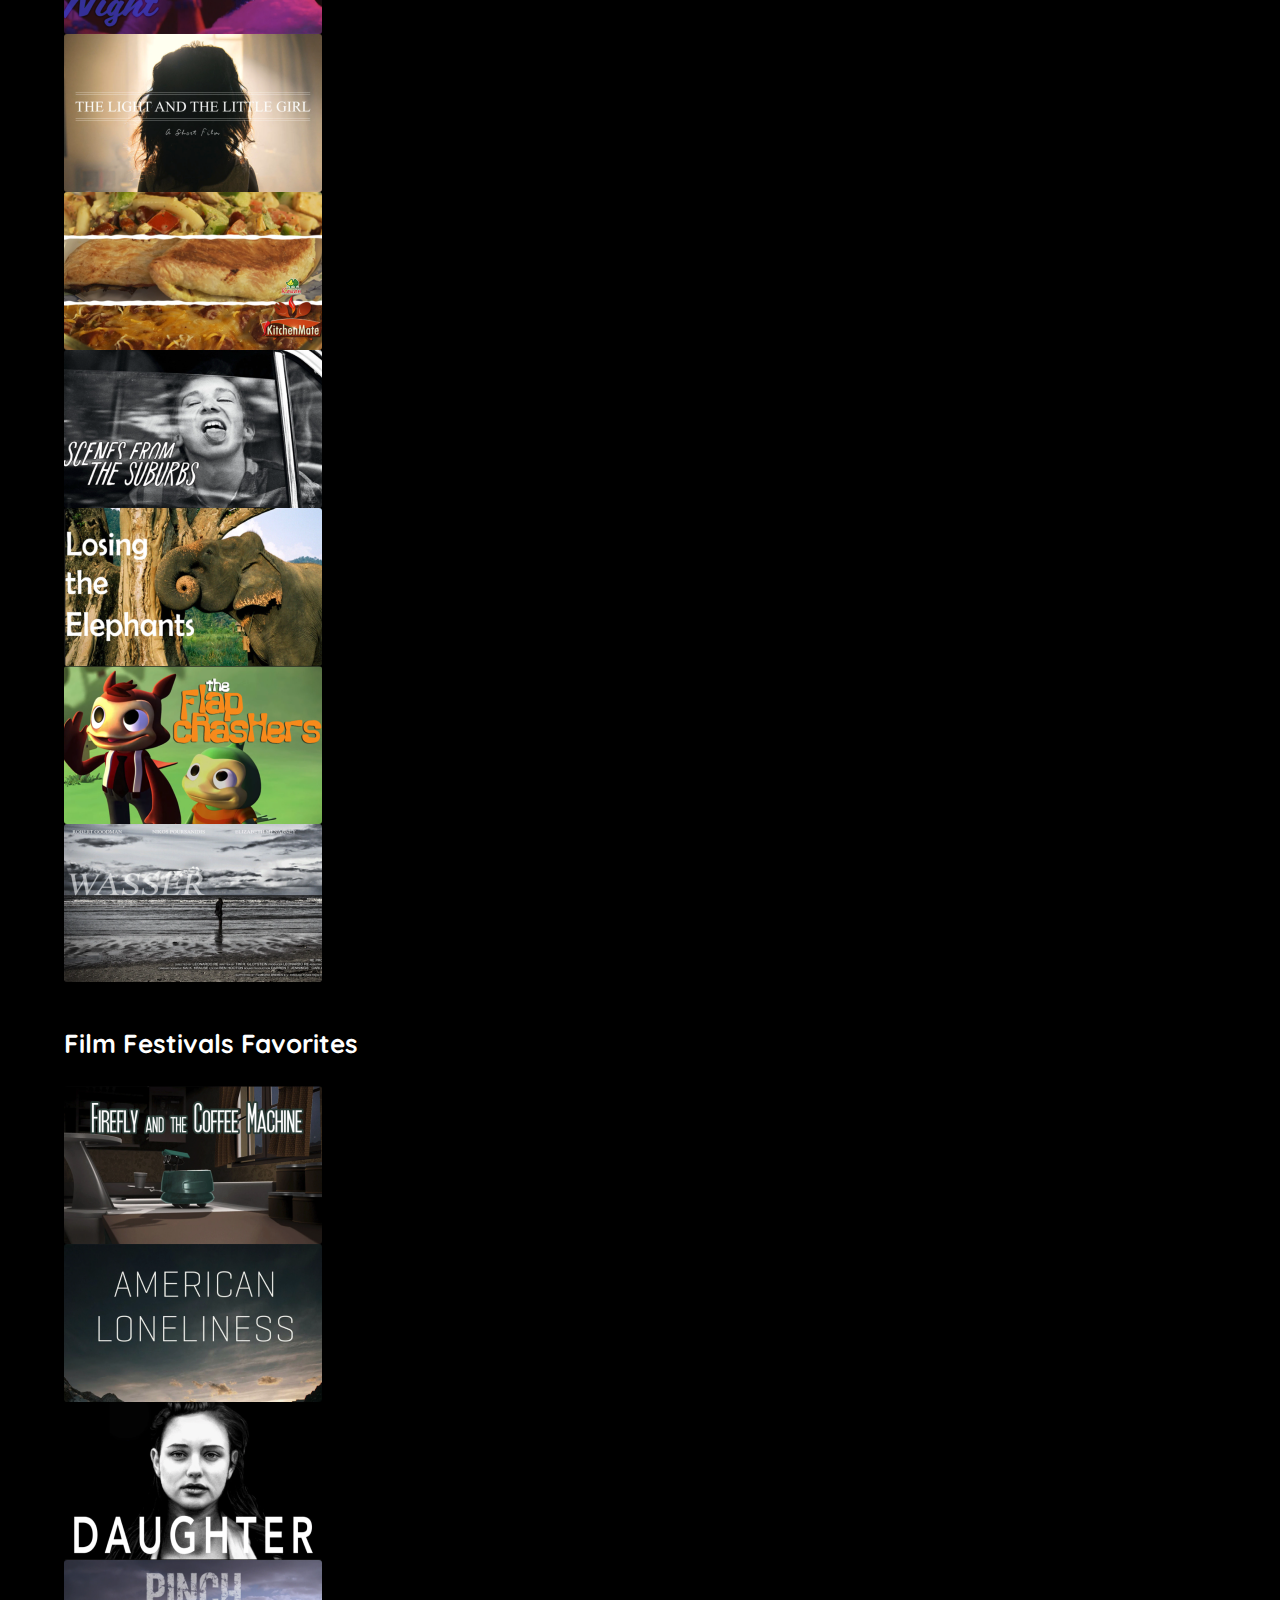
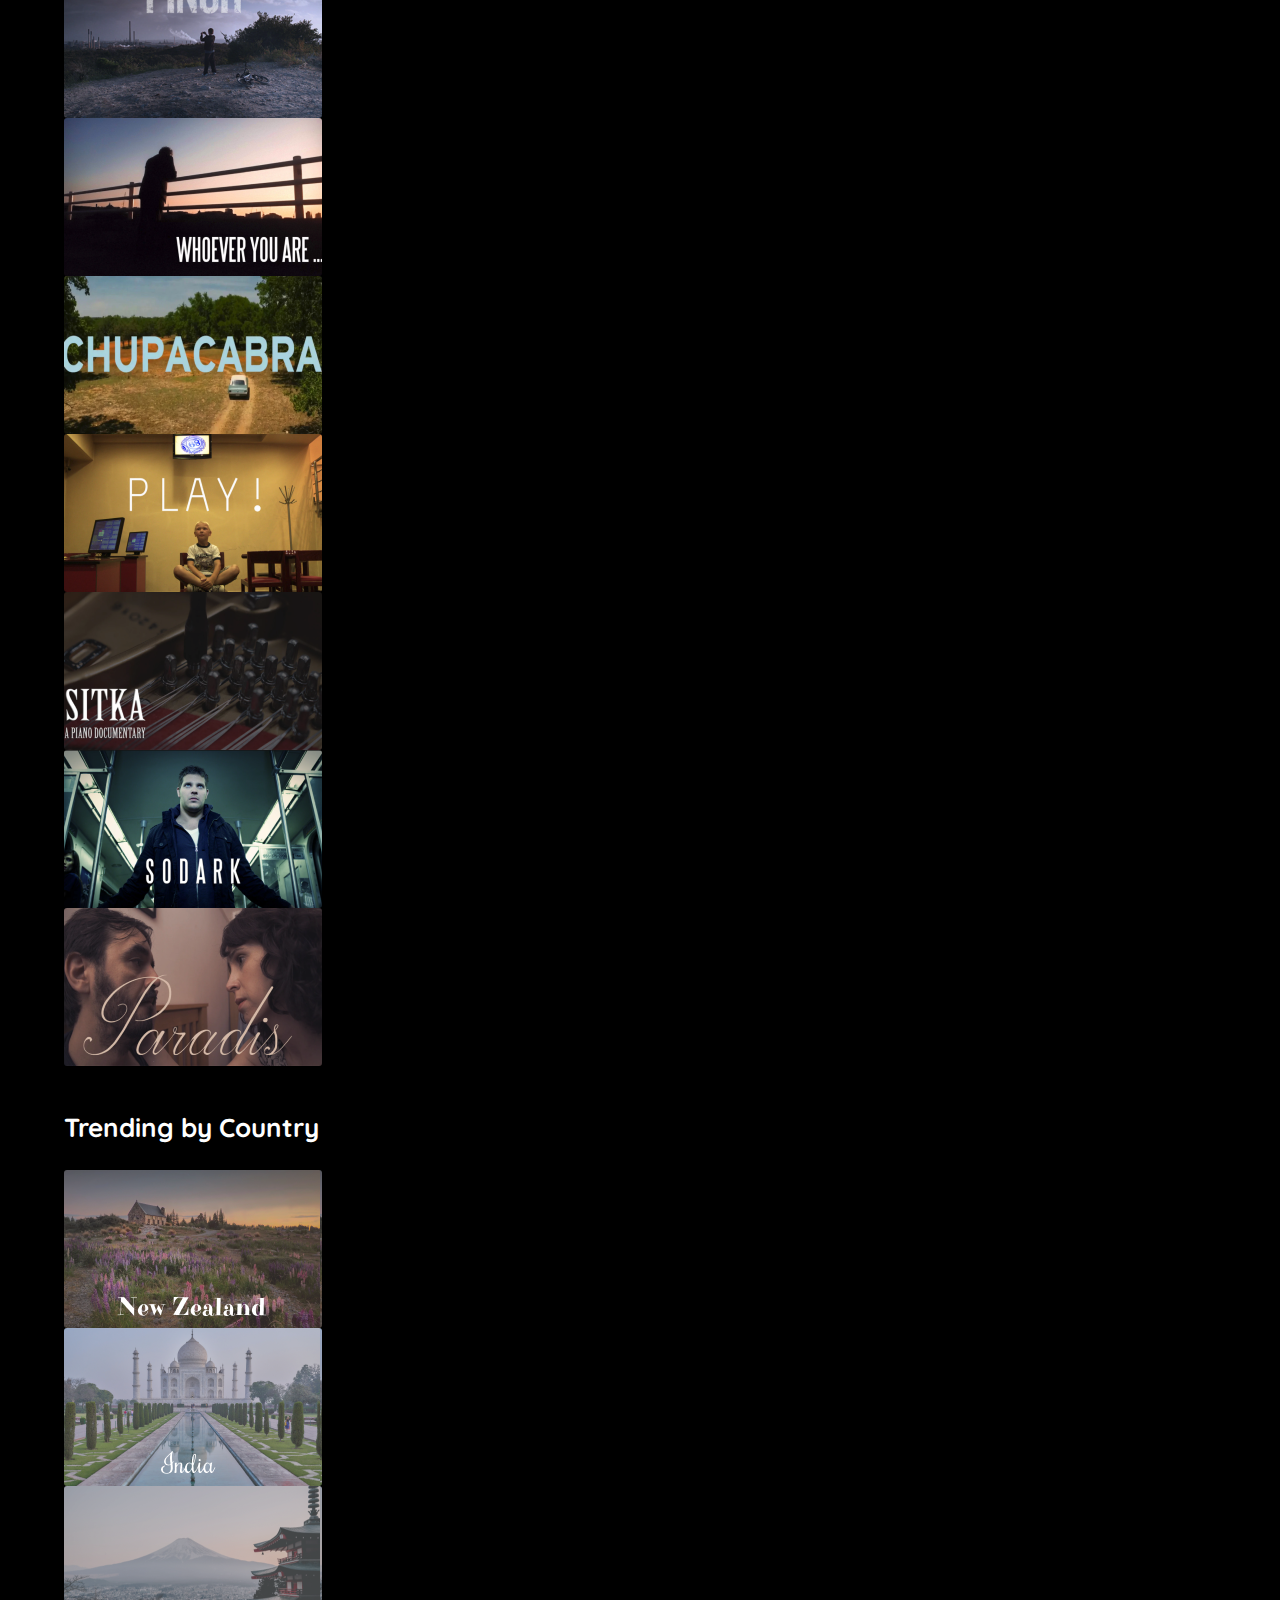
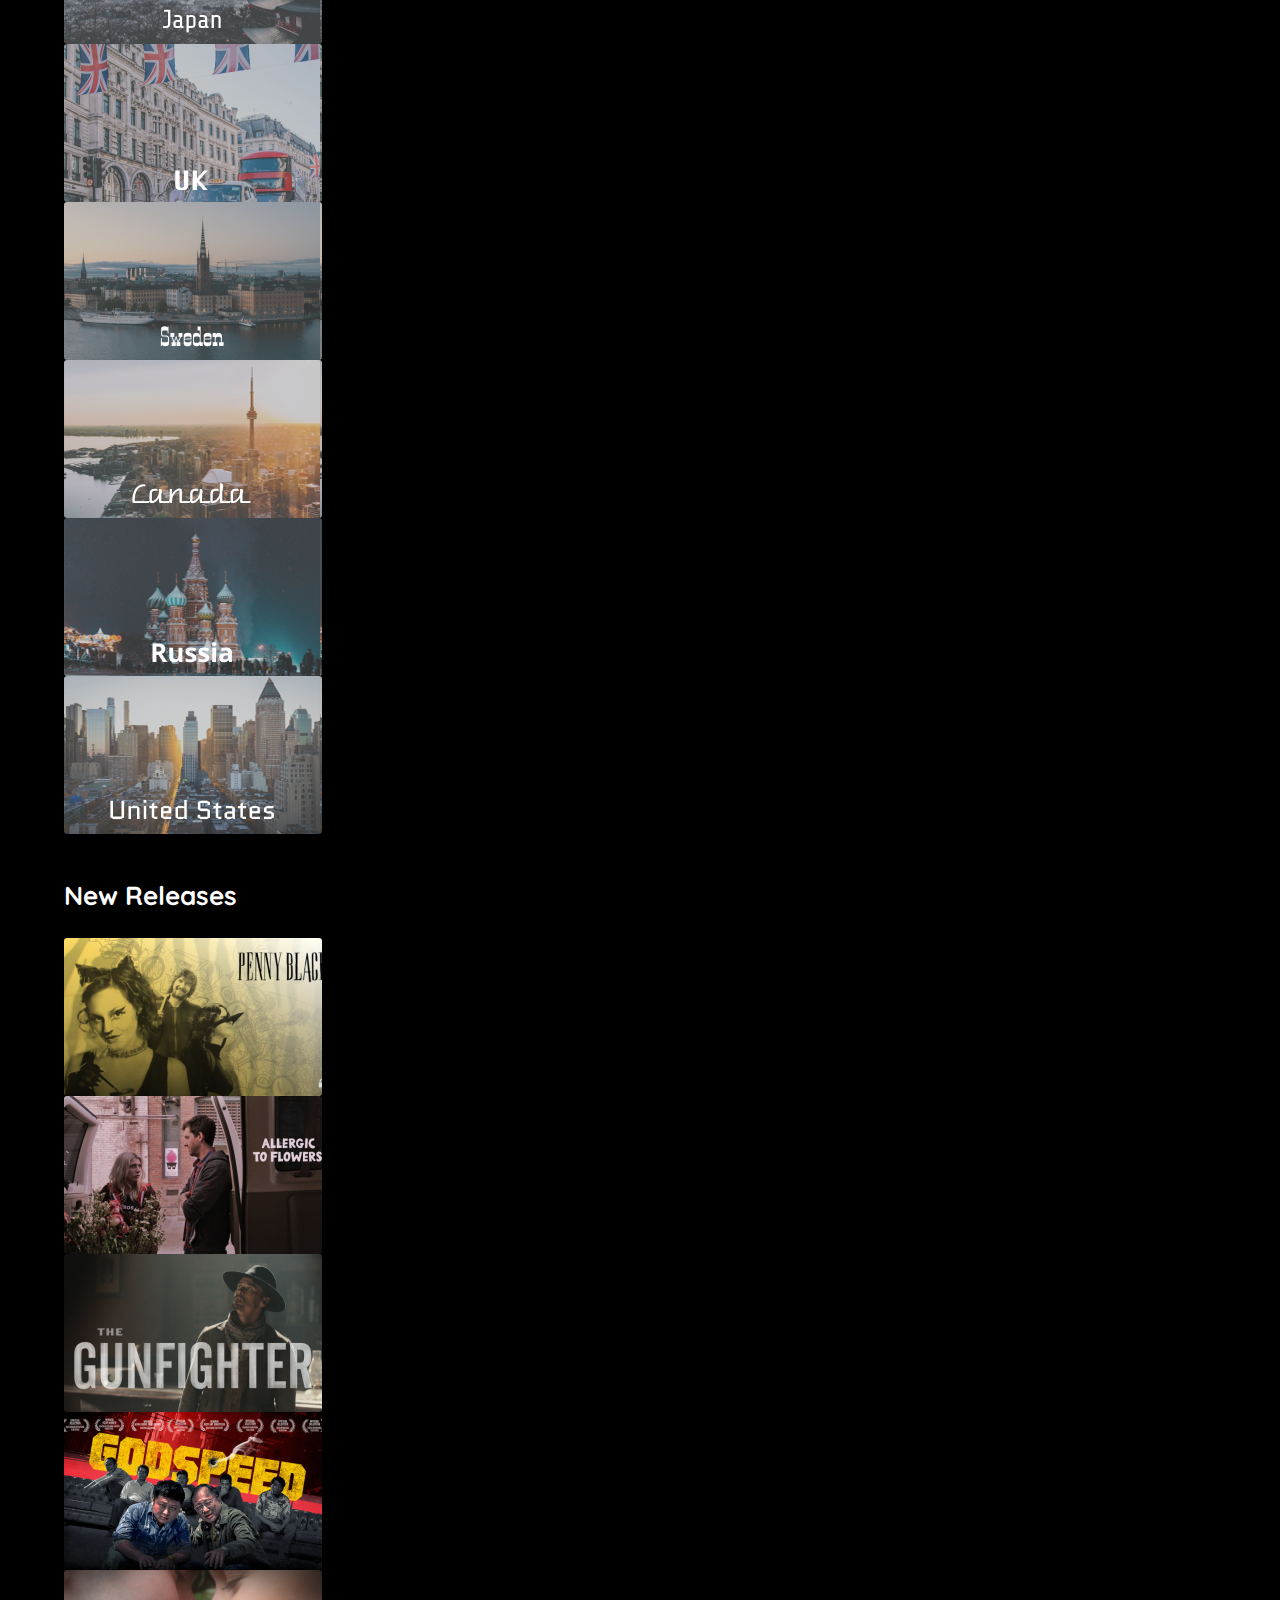
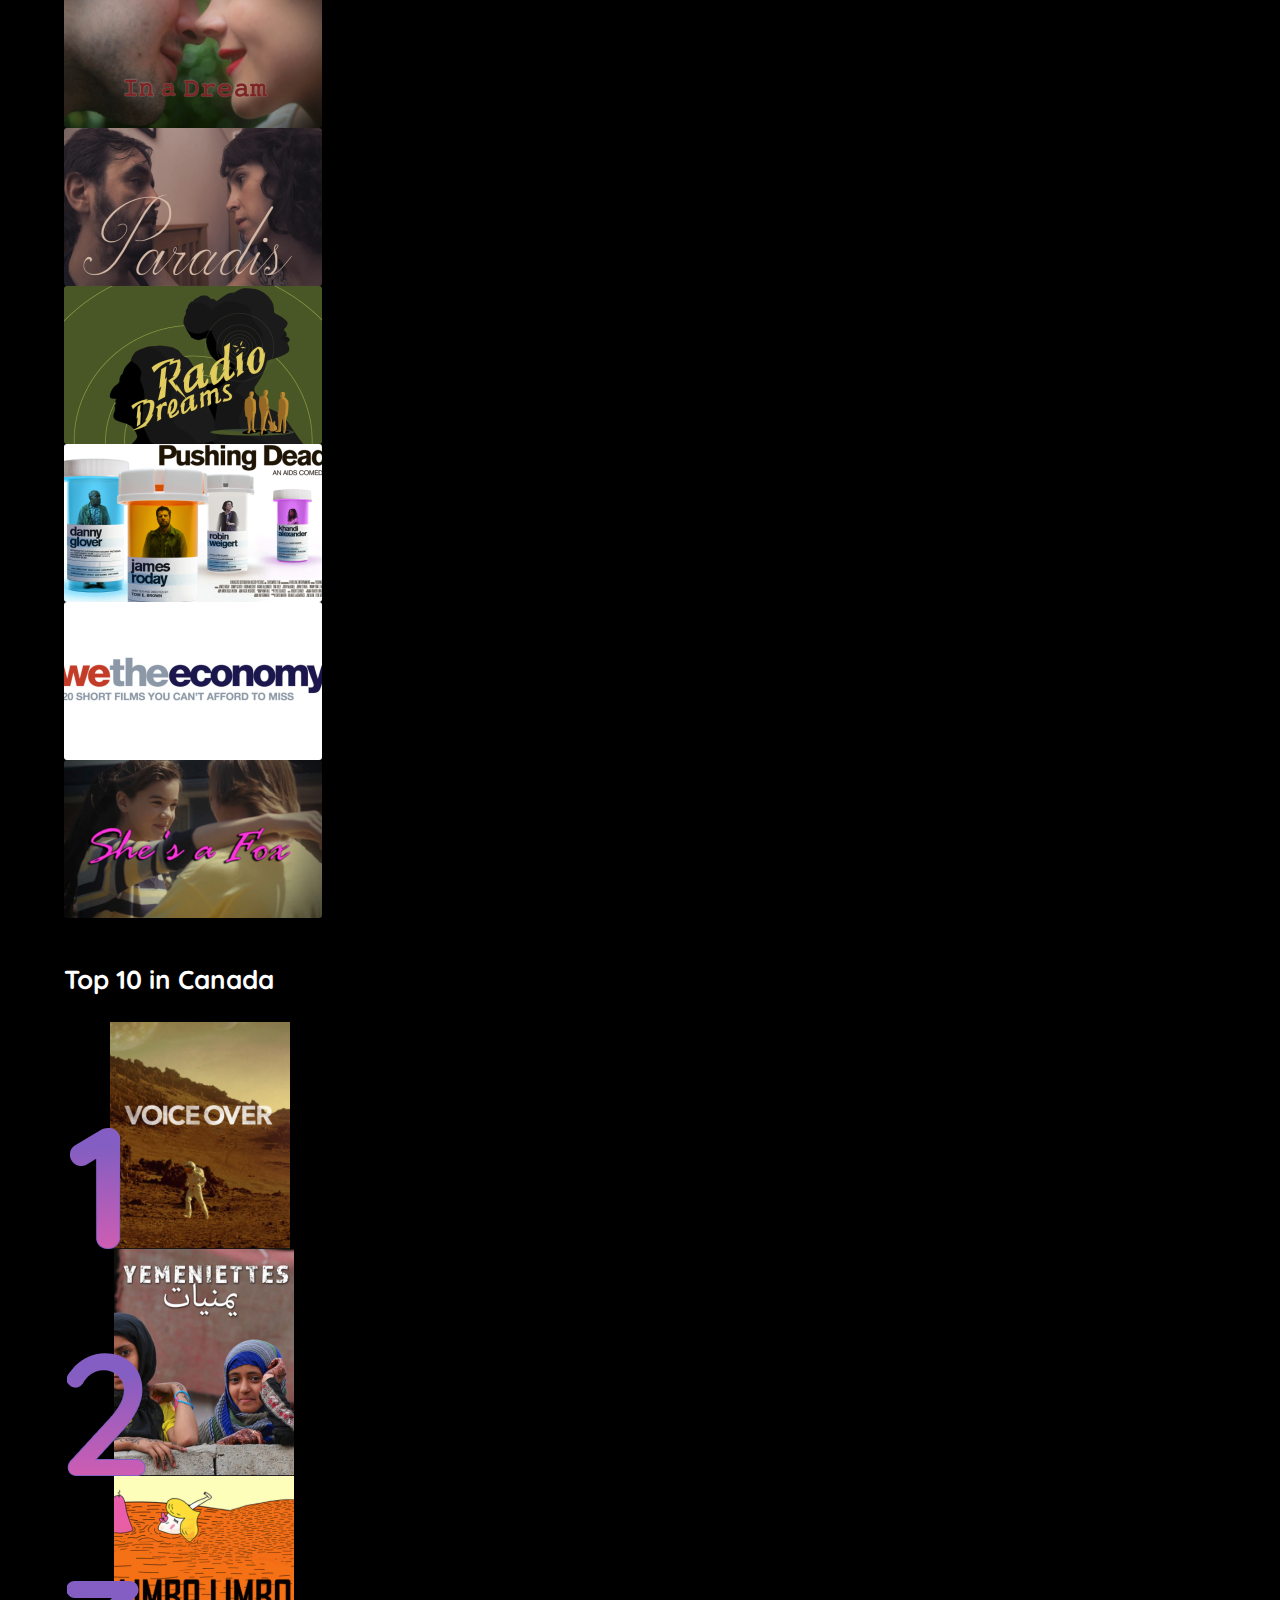
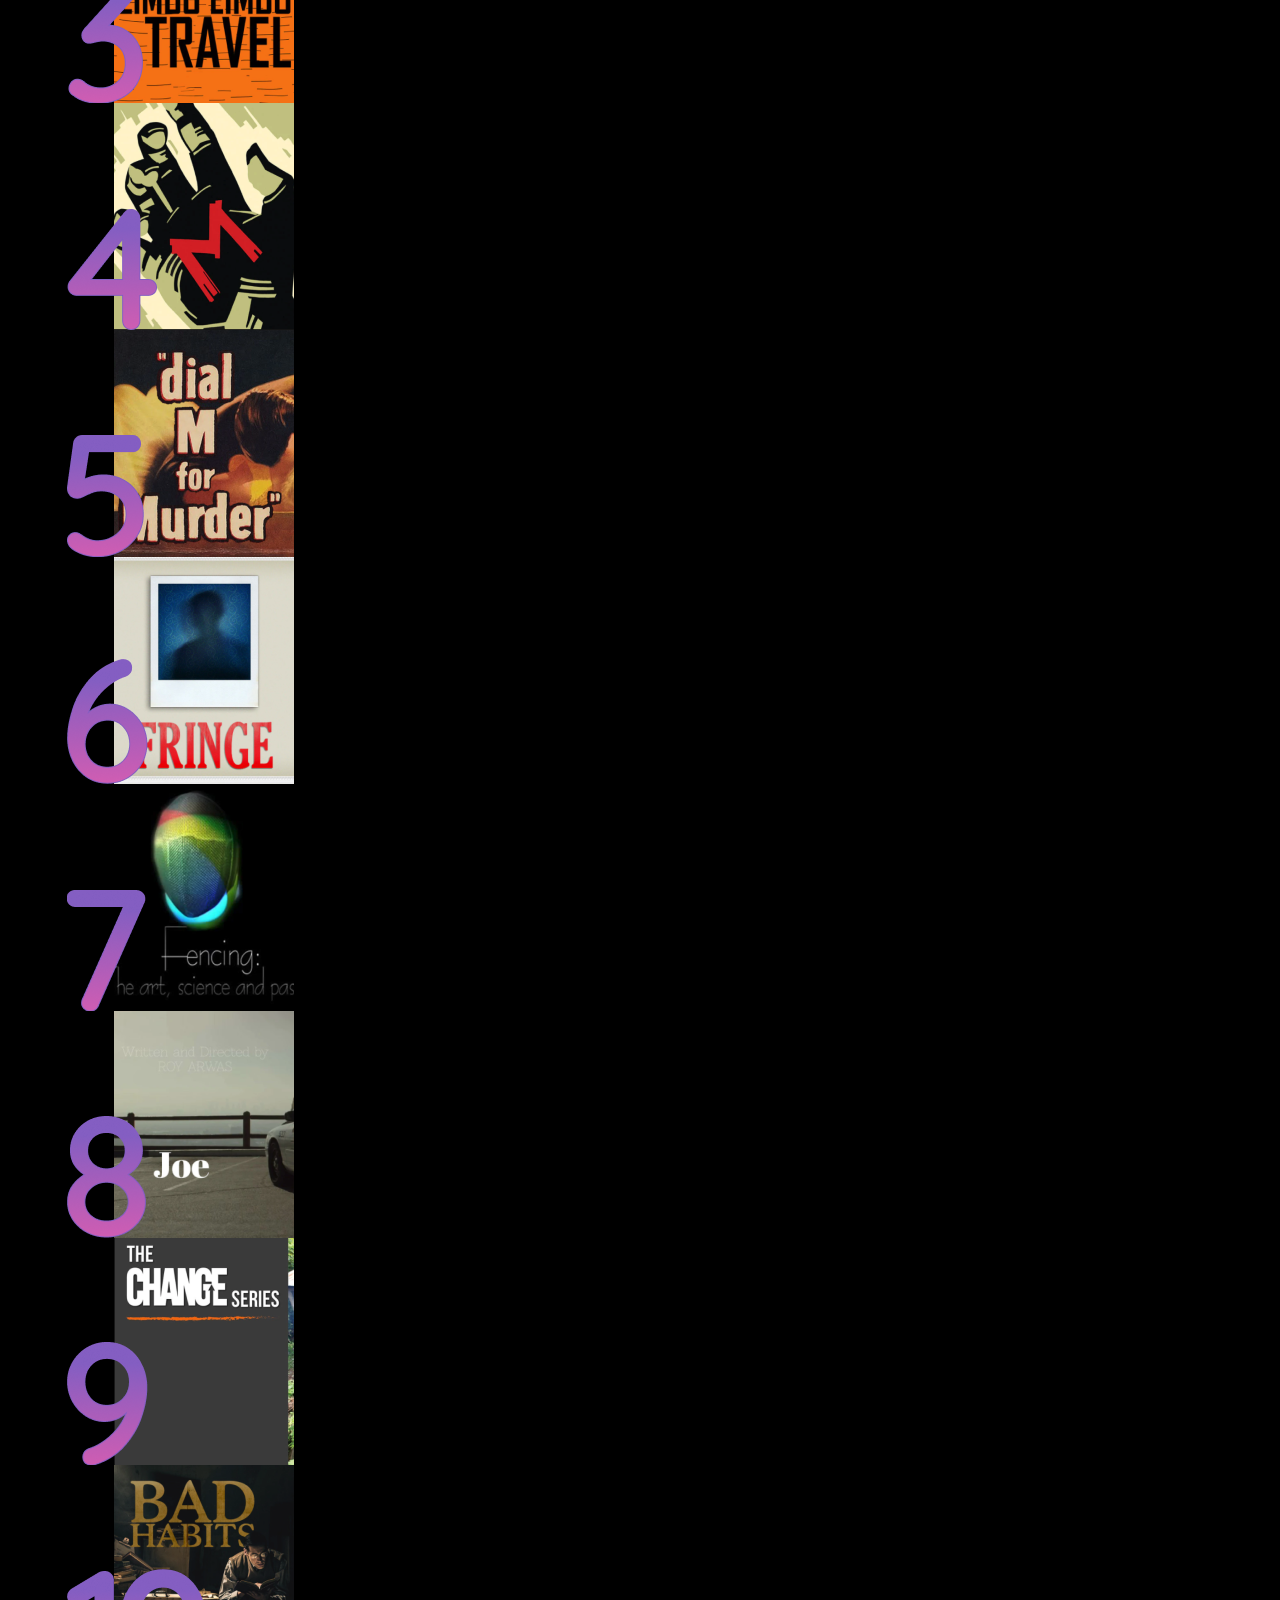
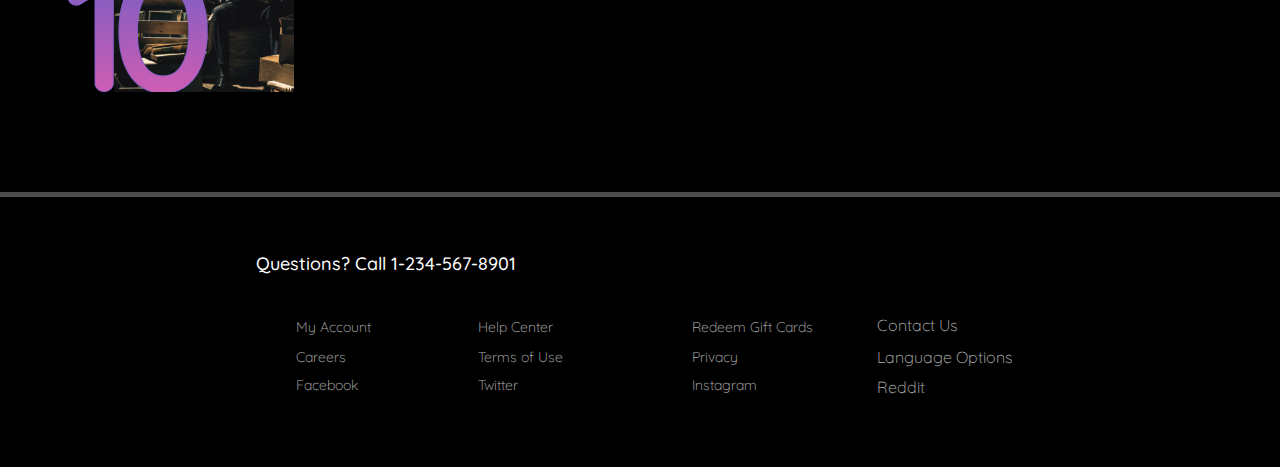
==== commit b482396b: "footer added" ====
--- a/browse/index.html
+++ b/browse/index.html
@@ -321,326 +321,3 @@
   <!-- Scripts ends-->
 
 </html>
-<!DOCTYPE html>
-<html lang="en">
-<head>
-	<meta charset="UTF-8">
-	<title>IndieReel</title>
-	<meta name="viewport" content="width=device-width, initial-scale=1">
-	<link href="../css/style.css" rel="stylesheet" />
-	<link href="https://fonts.googleapis.com/css2?family=Abril+Fatface&family=Quicksand:wght@400;500;600&display=swap" rel="stylesheet">
-	<link rel="stylesheet" href="https://unpkg.com/flickity@2/dist/flickity.min.css">
-	<script src="https://kit.fontawesome.com/31af6f54d4.js" crossorigin="anonymous"></script>
-	<link href="../css/indiereel-18ad62.webflow.css" rel="stylesheet" type="text/css">
-
-</head>
-<body>
-	<header>
-		<div class="nav">
-			<div class="leftnav">
-				<a class="logo" href="#"><img src="../images/logo.svg" alt=""></a>
-				<ul class="menuleft">
-					<li class="hidemob"><a href="#">Home</a></li>
-					<li><a href="#">Movies</a></li>
-					<li><a href="#">Documentaries</a></li>
-					<li><a href="#">My List</a></li>
-				</ul>
-			</div>
-			<div class="rightnav">
-				<ul class="menuright">
-					<li><a href=""><i class="far fa-search fa-2x"></i></a></li>
-					<li><a href=""><i class="fal fa-comments-alt fa-2x"></i></a></li>
-					<li><a href="../profile/index.html"><i class="far fa-user fa-2x"></i></a></li>
-				</ul>	
-			</div>
-		</div>
-		<div class="mobile-menu">
-			<div class="mobutton">
-				<a href="#">
-					<i class="fal fa-home-alt"></i>
-					<p>Home</p>
-				</a>
-			</div>
-			<div class="mobutton">
-				<a href="#">
-				<i class="fal fa-arrow-alt-down"></i>
-				<p>Downloads</p>
-				</a>
-			</div>
-			<div class="mobutton">
-				<a href="#">
-				<i class="fal fa-search"></i>
-				<p>Search</p>
-				</a>
-			</div>
-			<div class="mobutton">
-				<a href="../profile/index.html">
-				<i class="fal fa-user"></i>
-				<p>Profile</p>
-				</a>
-			</div>
-			<div class="mobutton">
-				<a href="#">
-				<i class="fal fa-comments-alt fa-2x" aria-hidden="true"></i>
-				<p>Chat</p>
-				</a>
-			</div>
-		</div>
-	</header>
-	<div class="hero">
-		<div class="carousel" data-flickity='{ "wrapAround": true, "autoPlay": 4200, "pauseAutoPlayOnHover": false, "selectedAttraction":0.01, "friction":0.8 }'>
-		  <div class="carousel-cell hero2">
-		  	<div class="heroInfo">
-		  		<h2>Another Round</h2>
-		  		<ul class="categ">
-		  			<li>Drama</li>
-		  			<li>|</li>
-		  			<li>Comedy</li>
-		  			<li>|</li>
-		  			<li>1h47m</li>
-		  		</ul>
-		  		<p class="herop">Director Thomas Vinterberg and actor Mads Mikkelsen reunite for Another Round, a sobering comedy about aging, alcoholism, and friendship between men.</p>	
-		  		<button class="herobtn">See More</button>
-		  	</div>
-		  </div>
-		  <div class="carousel-cell hero1">
-		  	<div class="heroInfo">
-		  		<h2>Ema</h2>
-		  		<ul class="categ">
-		  			<li>Drama</li>
-		  			<li>|</li>
-		  			<li>Dance</li>
-		  			<li>|</li>
-		  			<li>2h11m</li>
-		  		</ul>
-		  		<p class="herop">Ema is a magnetic and impulsive dancer in a reggaeton troupe. Her toxic marriage to choreographer Gastón is beyond repair, following a decision to give up on their adopted child Polo. She sets out on a mission to get him back, not caring who she’ll need to fight, seduce or destroy to make it happen.</p>	
-		  		<button class="herobtn">See More</button>
-		  	</div>	
-		  </div>
-		  <div class="carousel-cell hero3">
-		  	<div class="heroInfo">
-		  		<h2>Memory House</h2>
-		  		<ul class="categ">
-		  			<li>Documentary</li>
-		  			<li>|</li>
-		  			<li>Discovery</li>
-		  			<li>|</li>
-		  			<li>1h12m</li>
-		  		</ul>
-		  		<p class="herop">João Paulo Miranda Maria explores the racial tensions of modern-day Brazil in his lush, haunting debut feature rooted in Brazilian folklore.</p>	
-		  		<button class="herobtn">See More</button>
-		  	</div>	
-		  </div>
-		  <div class="carousel-cell hero4">
-		  	<div class="heroInfo">
-		  		<h2>Quo Vadis, Aïda?</h2>
-		  		<ul class="categ">
-		  			<li>Biography</li>
-		  			<li>|</li>
-		  			<li>Drama</li>
-		  			<li>|</li>
-		  			<li>1h02m</li>
-		  		</ul>
-		  		<p class="herop">The latest from Jasmila Žbanić tells the true story of a translator attempting to save the lives of her husband and sons during the Bosnian genocide.</p>	
-		  		<button class="herobtn">See More</button>
-		  </div>
-		</div>
-	</div>
-	</div>
-
-	<!-- Rising Directors SLider -->
-	<div class="slider">
-		<!-- Flickity HTML init -->
-		<h3>Rising Directors</h3>
-
-		<div class="carousel directors"
-		  data-flickity='{ "freeScroll": true,"cellAlign": "left","pageDots": false,"wrapAround": true }'>
-		  <div class="carousel-cell dir1"></div>
-		  <div class="carousel-cell dir2"></div>
-		  <div class="carousel-cell dir3"></div>
-		  <div class="carousel-cell dir4"></div>
-		  <div class="carousel-cell dir5"></div>
-		  <div class="carousel-cell dir6"></div>
-		  <div class="carousel-cell dir7"></div>
-		  <div class="carousel-cell dir8"></div>
-		  <div class="carousel-cell dir9"></div>
-		  <div class="carousel-cell dir10"></div>
-		  <div class="carousel-cell dir11"></div>
-		</div>
-	</div>	
-	<!-- Rising Directors SLider Ends -->
-
-	<!-- New Releases SLider -->
-		<div class="slider">
-			<img style="width: 17%;margin-bottom: 26px;margin-top: 15px;" src="../images/exclusives.svg" alt="">
-
-			<div class="carousel movies"
-			  data-flickity='{ "freeScroll": true,"cellAlign": "left","pageDots": false, "wrapAround": true }'>
-			  <div class="carousel-cell mov1">
-			  	<p>parasite</p>
-			  </div>
-			  <div class="carousel-cell mov12">
-			  	<a style="width: 100%;height: 100%; display: block;" href="../movie-profile/index.html"></a>
-			  </div>
-			  <div class="carousel-cell mov3"></div>
-			  <div class="carousel-cell mov4"></div>
-			  <div class="carousel-cell mov5"></div>
-			  <div class="carousel-cell mov6"></div>
-			  <div class="carousel-cell mov7"></div>
-			  <div class="carousel-cell mov8"></div>
-			  <div class="carousel-cell mov9"></div>
-
-			</div>
-		</div>	
-	<!-- New Releases Ends -->
-	<!-- New Releases SLider -->
-		<div class="slider">
-			<h3>Film Festivals Favorites</h3>
-
-			<div class="carousel movies"
-			  data-flickity='{ "freeScroll": true,"cellAlign": "left","pageDots": false, "wrapAround": true }'>
-			  <div class="carousel-cell mov10"></div>
-			  <div class="carousel-cell mov11"></div>
-			  <div class="carousel-cell mov2"></div>
-			  <div class="carousel-cell mov13"></div>
-			  <div class="carousel-cell mov14"></div>
-			  <div class="carousel-cell mov15"></div>
-			  <div class="carousel-cell mov16"></div>
-			  <div class="carousel-cell mov17"></div>
-			  <div class="carousel-cell mov18"></div>
-			  <div class="carousel-cell mov19"></div>
-
-			</div>
-		</div>	
-	<!-- New Releases Ends -->
-	<!-- Countries SLider -->
-		<div class="slider">
-			<h3>Trending by Country</h3>
-
-			<div class="carousel movies"
-			  data-flickity='{ "freeScroll": true,"cellAlign": "left","pageDots": false, "wrapAround": true }'>
-			  <div class="carousel-cell cou1"></div>
-			  <div class="carousel-cell cou2"></div>
-			  <div class="carousel-cell cou3"></div>
-			  <div class="carousel-cell cou4"></div>
-			  <div class="carousel-cell cou5"></div>
-			  <div class="carousel-cell cou6"></div>
-			  <div class="carousel-cell cou7"></div>
-			  <div class="carousel-cell cou8"></div>
-			</div>
-		</div>	
-	<!-- Countries Ends -->
-	<!-- New Releases SLider -->
-		<div class="slider">
-			<h3>New Releases</h3>
-
-			<div class="carousel movies"
-			  data-flickity='{ "freeScroll": true,"cellAlign": "left","pageDots": false, "wrapAround": true }'>
-			  <div class="carousel-cell mov21"></div>
-			  <div class="carousel-cell mov22"></div>
-			  <div class="carousel-cell mov23"></div>
-			  <div class="carousel-cell mov24"></div>
-			  <div class="carousel-cell mov25"></div>
-			  <div class="carousel-cell mov26"></div>
-			  <div class="carousel-cell mov27"></div>
-			  <div class="carousel-cell mov28"></div>
-			  <div class="carousel-cell mov29"></div>
-			  <div class="carousel-cell mov30"></div>
-
-			</div>
-		</div>	
-	<!-- New Releases Ends -->
-	<!-- Top 10 SLider -->
-		<div class="slider">
-			<h3>Top 10 in Canada</h3>
-
-			<div class="carousel top"
-			  data-flickity='{ "freeScroll": true,"cellAlign": "left","pageDots": false, "wrapAround": true }'>
-			  <div class="carousel-cell top1"></div>
-			  <div class="carousel-cell top2"></div>
-			  <div class="carousel-cell top3"></div>
-			  <div class="carousel-cell top4"></div>
-			  <div class="carousel-cell top5"></div>
-			  <div class="carousel-cell top6"></div>
-			  <div class="carousel-cell top7"></div>
-			  <div class="carousel-cell top8"></div>
-			  <div class="carousel-cell top9"></div>
-			  <div class="carousel-cell top10"></div>
-
-			</div>
-		</div>	
-	<!-- Top 10 Ends -->
-	<!-- footer -->
-	<div style="margin-top:100px;" class="hr-line"></div>
-	<div class="footer">
-	  <div>
-	    <div class="div-block-7">
-	      <div class="text-block-6">Questions? Call 1-234-567-8901</div>
-	    </div>
-	    <div class="div-block-9">
-	      <div class="div-block-10">
-	        <div class="div-block-8">
-	          <ul role="list" class="list w-list-unstyled">
-	            <li>
-	              <div class="text-block-7">My Account</div>
-	            </li>
-	            <li>
-	              <div class="text-block-8">Careers</div>
-	            </li>
-	            <li>
-	              <div>Facebook</div>
-	            </li>
-	          </ul>
-	        </div>
-	        <div class="div-block-12">
-	          <ul role="list" class="list-2 w-list-unstyled">
-	            <li>
-	              <div class="text-block-7">Help Center</div>
-	            </li>
-	            <li>
-	              <div class="text-block-8">Terms of Use</div>
-	            </li>
-	            <li>
-	              <div>Twitter</div>
-	            </li>
-	          </ul>
-	        </div>
-	      </div>
-	      <div class="div-block-11">
-	        <div class="div-block-8">
-	          <ul role="list" class="list-3 w-list-unstyled">
-	            <li>
-	              <div class="text-block-7">Redeem Gift Cards</div>
-	            </li>
-	            <li>
-	              <div class="text-block-8">Privacy</div>
-	            </li>
-	            <li>
-	              <div>Instagram</div>
-	            </li>
-	          </ul>
-	        </div>
-	        <div class="div-block-13">
-	          <ul role="list" class="list-4 w-list-unstyled">
-	            <li>
-	              <div class="text-block-7">Contact Us</div>
-	            </li>
-	            <li>
-	              <div class="text-block-8">Language Options</div>
-	            </li>
-	            <li>
-	              <div>Reddit</div>
-	            </li>
-	          </ul>
-	        </div>
-	      </div>
-	    </div>
-	  </div>
-	</div>
-</body>
-<!-- Scripts -->
-<script src="https://unpkg.com/flickity@2/dist/flickity.pkgd.min.js"></script>
-<script src="https://code.jquery.com/jquery-3.5.1.min.js" integrity="sha256-9/aliU8dGd2tb6OSsuzixeV4y/faTqgFtohetphbbj0=" crossorigin="anonymous"></script>
-  <!-- Scripts ends-->
-
-</html>
--- a/css/style.css
+++ b/css/style.css
@@ -472,7 +472,6 @@
     margin-top: 0;
     margin-bottom: 20px;
 }
-
 .bts .carousel-cell{
   width: 607px;
   height: 356px;
@@ -516,7 +515,9 @@
 .mobile-menu{
   display: none;
 }
-
+.list.w-list-unstyled li, .list-2.w-list-unstyled li, .list-3.w-list-unstyled li, .list-4.w-list-unstyled li {
+    list-style: none;
+}
 @media screen and (max-width: 1122px) {
 
   ul.menuleft li {
@@ -635,4 +636,4 @@
 video{
   width: 100%;
 }
-}+}
